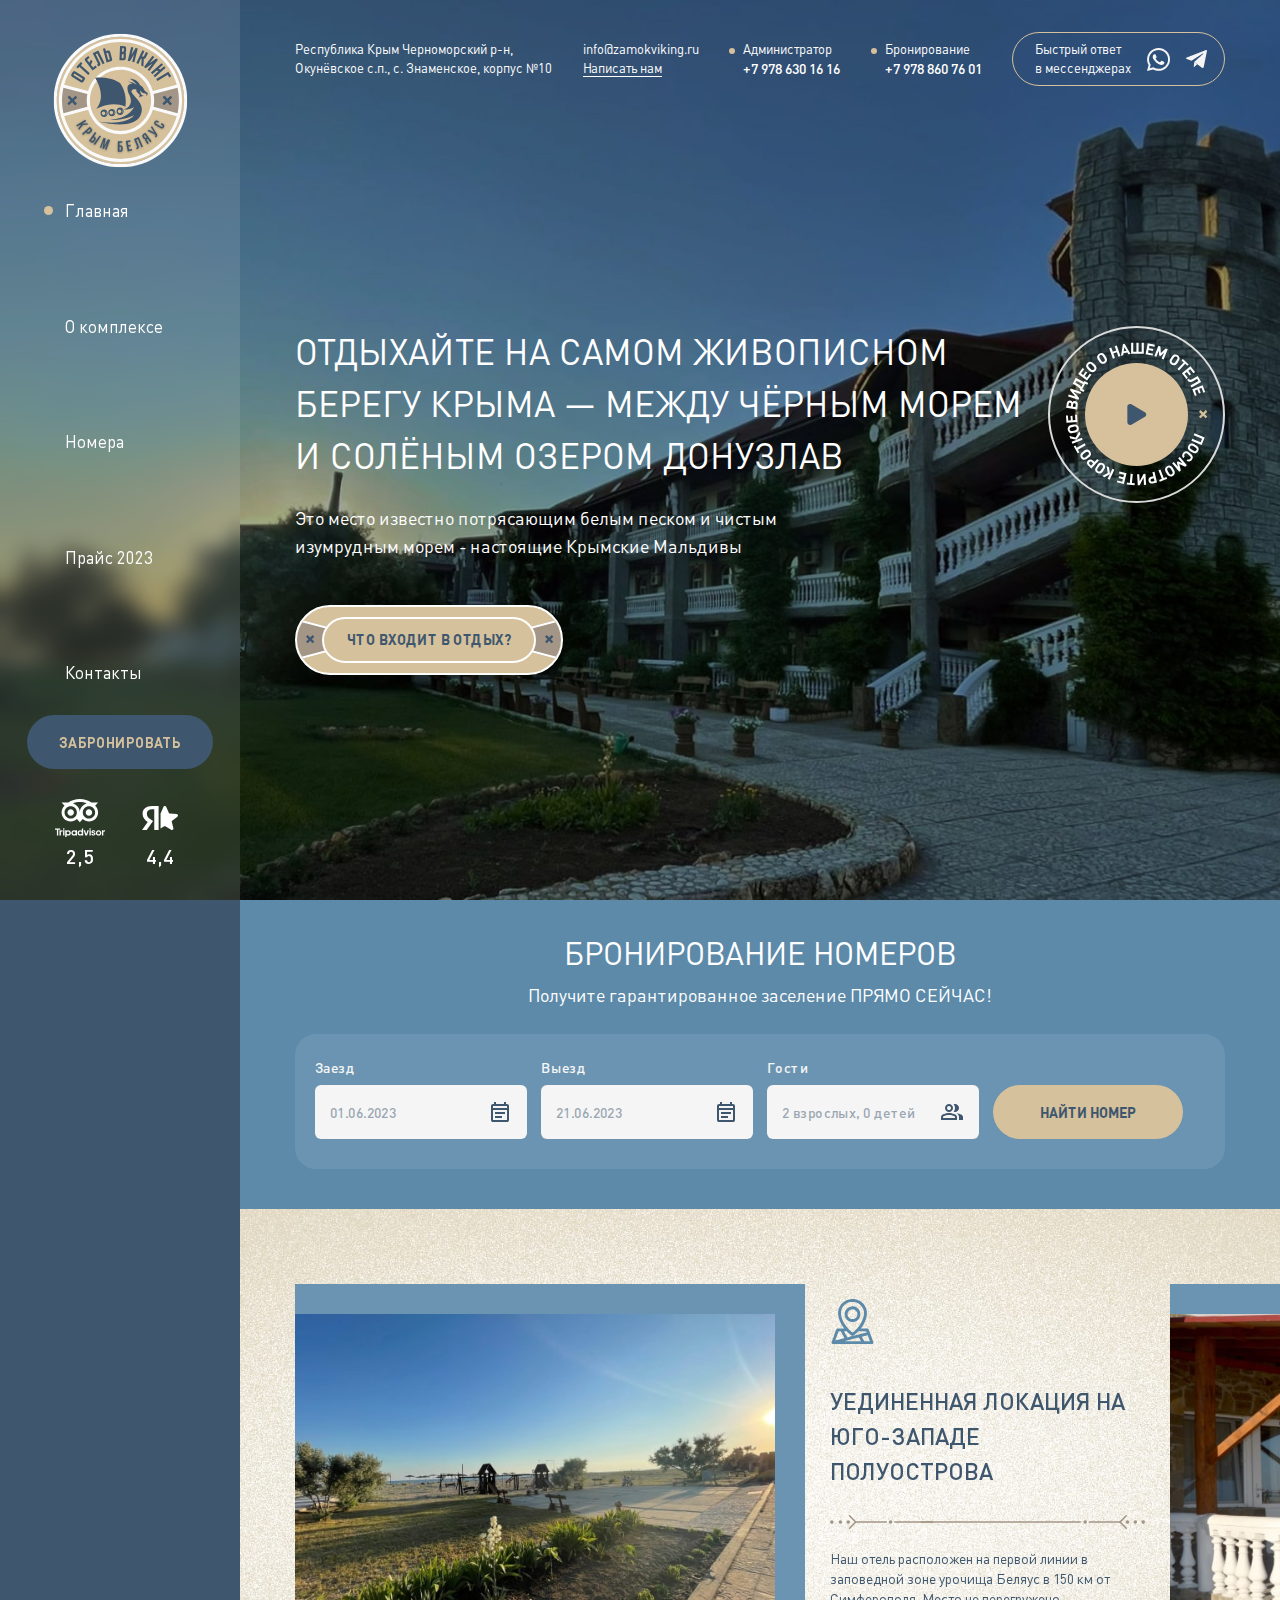
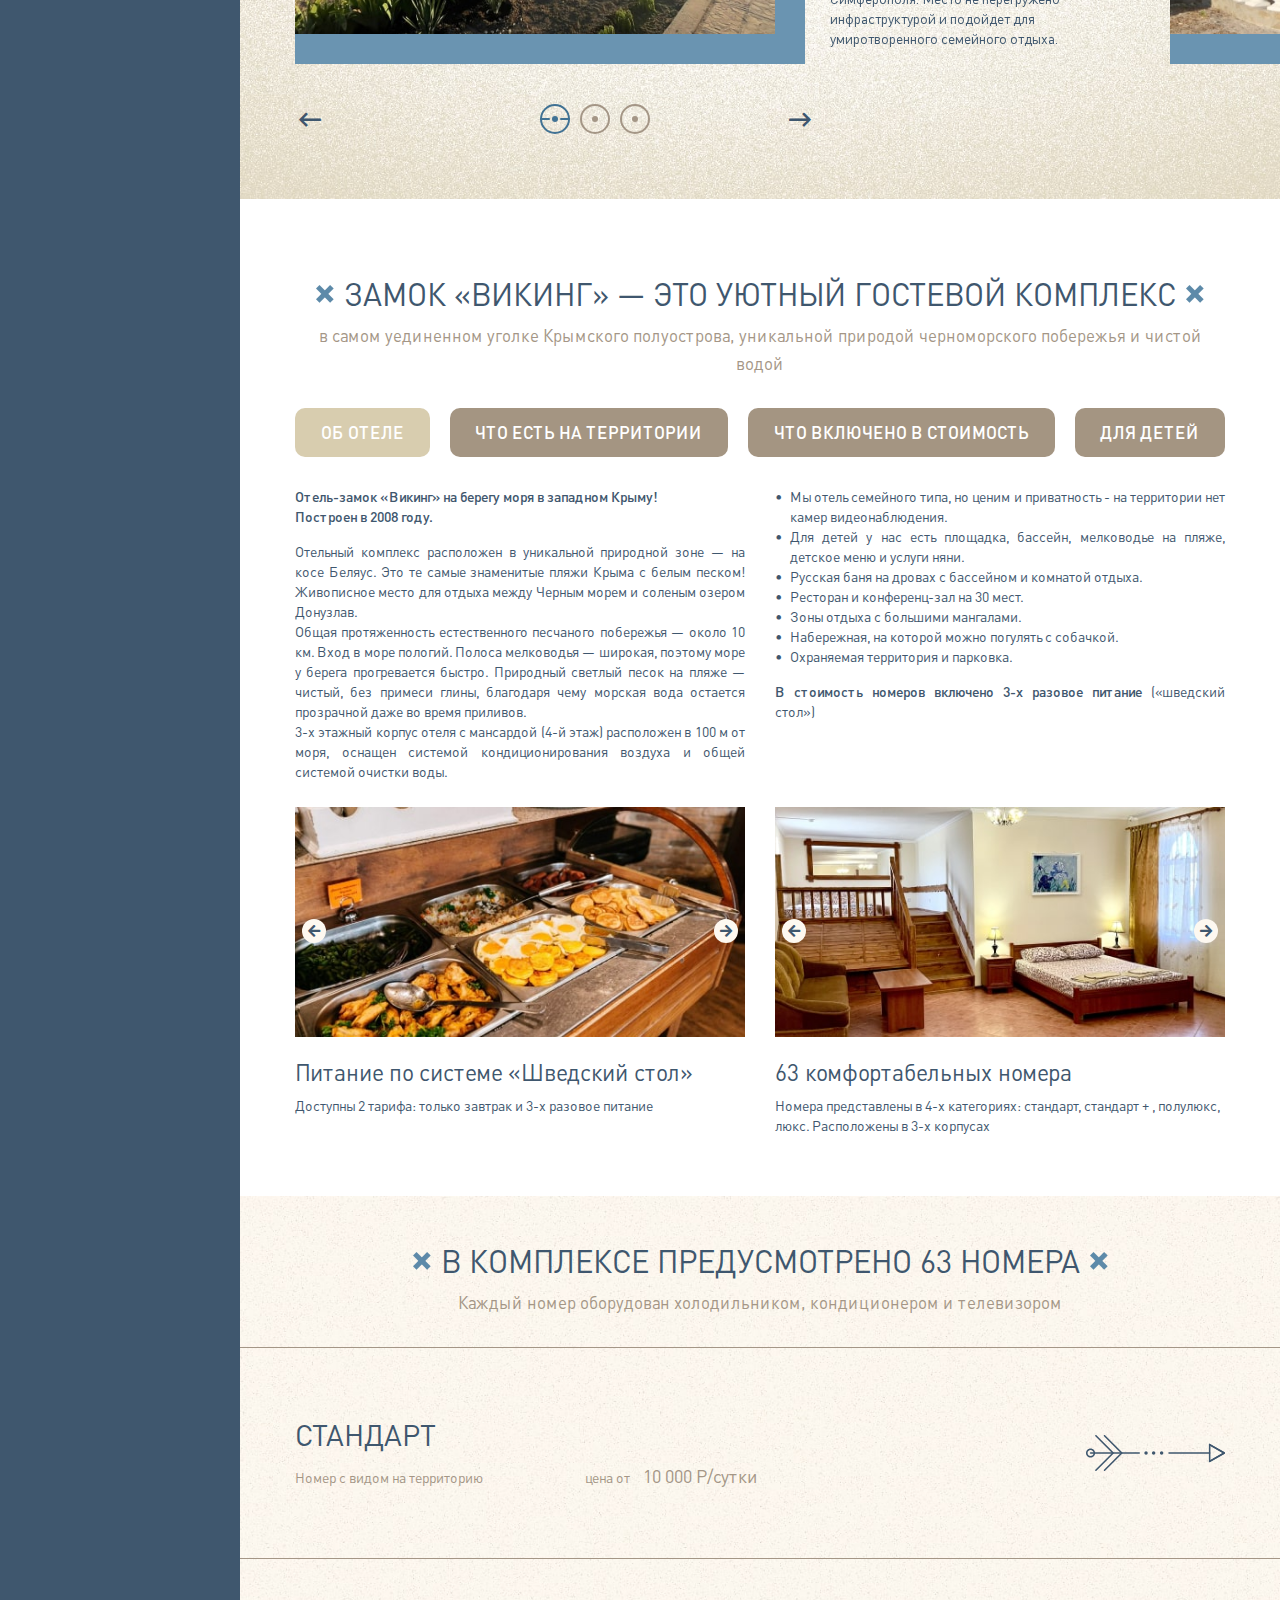
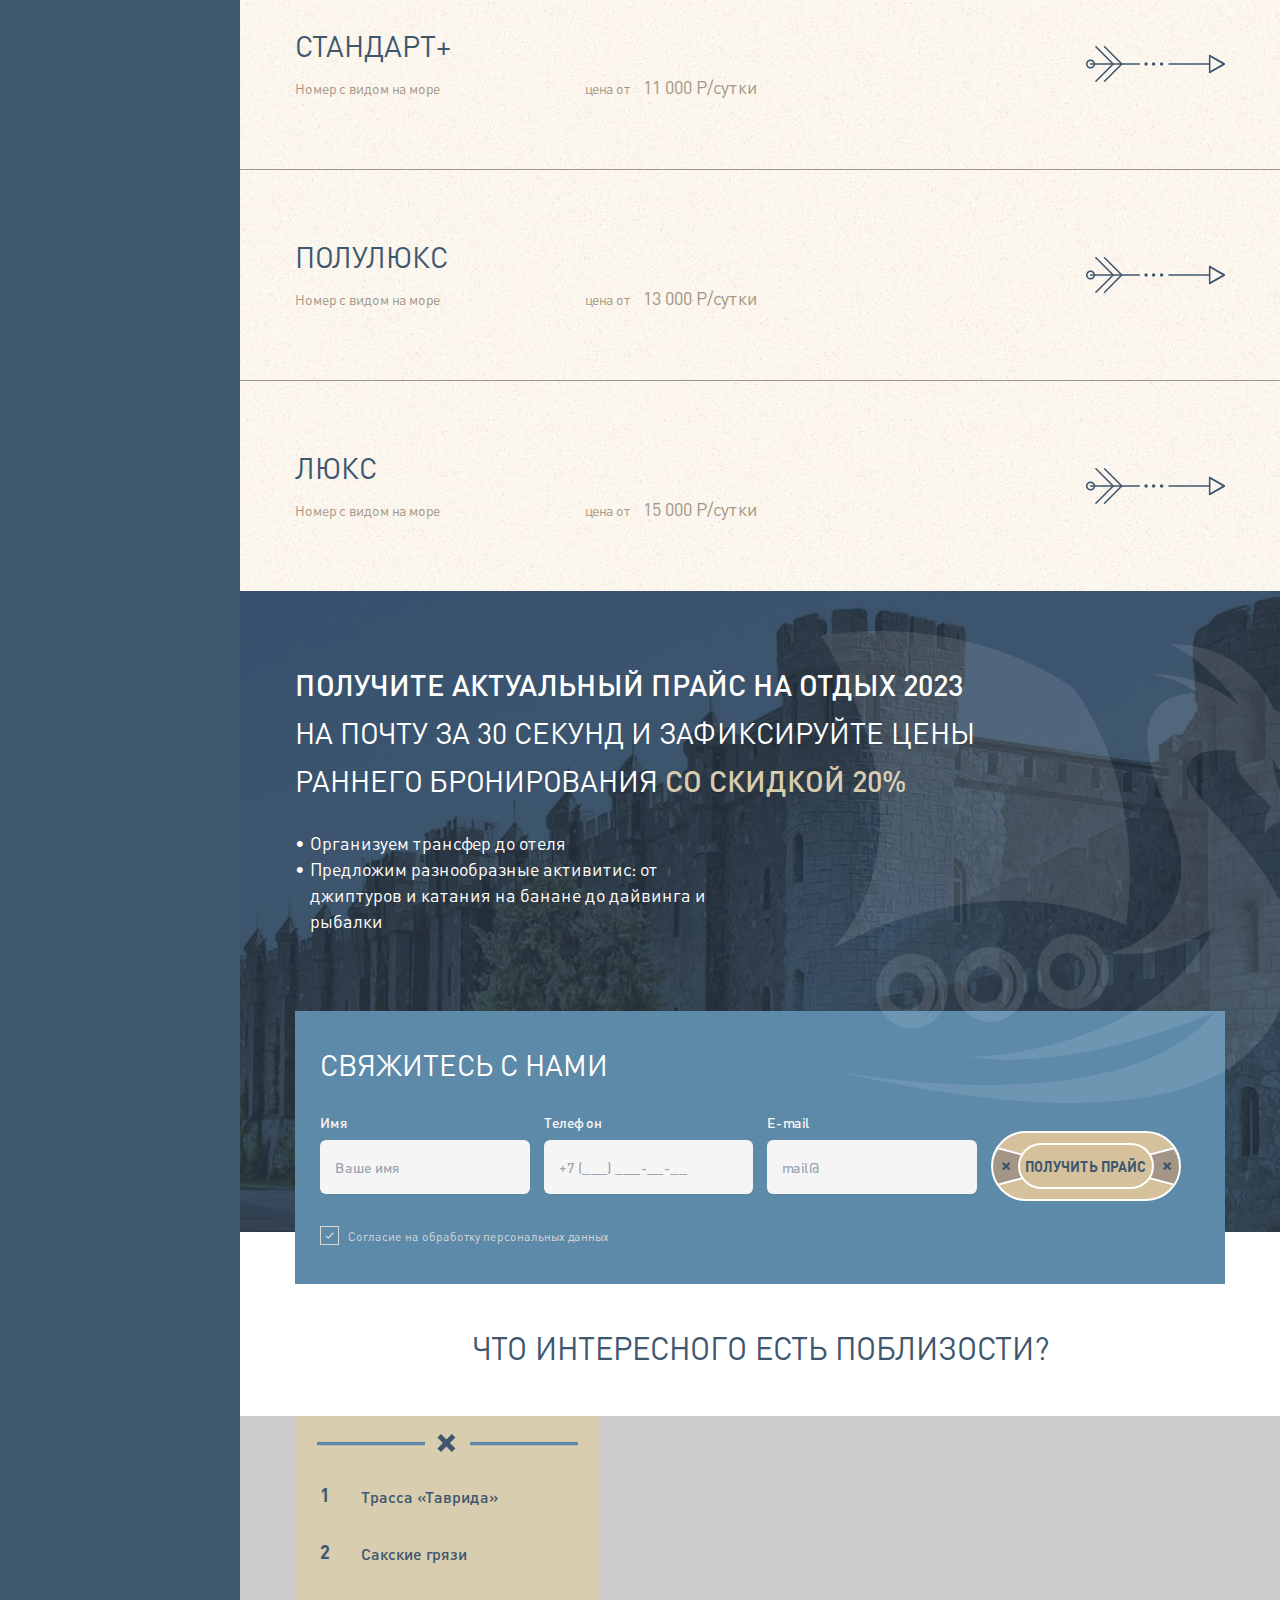
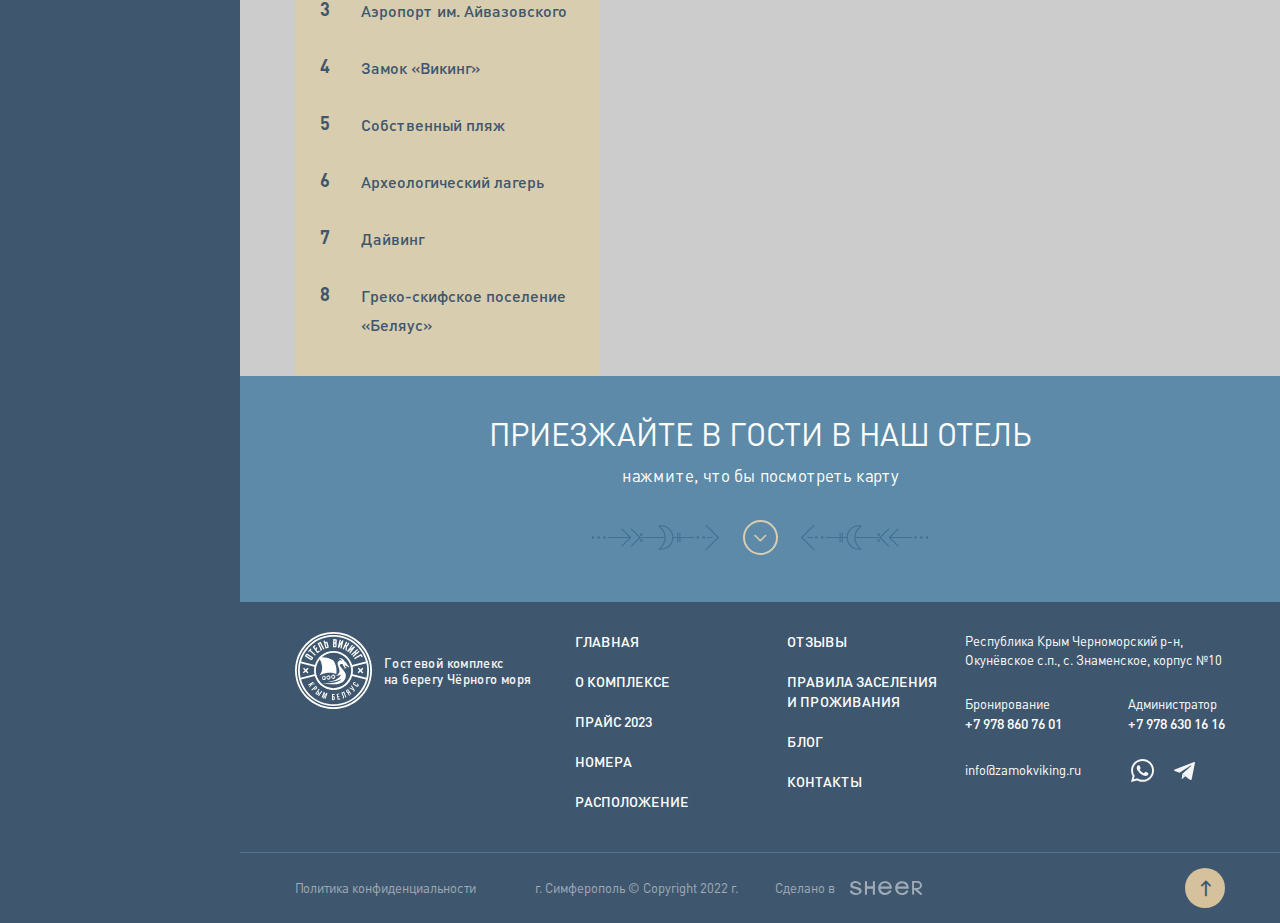
==== index.html @ 1175fddc "Add files via upload" ====
<!DOCTYPE html>
<!--[if lt IE 7]><html lang="ru" class="lt-ie9 lt-ie8 lt-ie7"><![endif]-->
<!--[if IE 7]><html lang="ru" class="lt-ie9 lt-ie8"><![endif]-->
<!--[if IE 8]><html lang="ru" class="lt-ie9"><![endif]-->
<!--[if gt IE 8]><!-->
<html lang="ru">
<!--<![endif]-->
<head>
	<meta charset="utf-8" />
	<title>Заголовок</title>
	<meta http-equiv="X-UA-Compatible" content="IE=edge" />
	<meta name="viewport" content="width=device-width, initial-scale=1.0" />
	<meta name="format-detection" content="telephone=no" />
	<link rel="shortcut icon" href="favicon.png" />
	<link rel="stylesheet" href="libs/bootstrap/bootstrap-grid.css" />
	<link rel="stylesheet" href="libs/fontawesome-free-5.12.0-web/css/all.min.css" />
	<link rel="stylesheet" href="libs/datetimepicker/bootstrap-datetimepicker.min.css" />
	<link rel="stylesheet" href="libs/bootstrap/glyphicon.css" />
	<link rel="stylesheet" href="libs/fancybox/jquery.fancybox.css" />
	<link rel="stylesheet" href="libs/modal-video/modal-video.css" />
	<link rel="stylesheet" href="libs/slick-1.5.9/slick/slick.css" />
	<link rel="stylesheet" href="libs/slick-1.5.9/slick/slick-theme.css" />
	<link rel="stylesheet" href="css/fonts.css" />
	<link rel="stylesheet" href="css/main.css?ver=1.1" />
	<link rel="stylesheet" href="css/media.css?ver=1.1" />
</head>
<body>

	<div class="wrapper">

		<div class="sidebar">
			<div class="sidebar__top">
				<a href="#" class="logo">
					<img src="img/logo.svg" alt="alt">
				</a>
			</div>
			<ul class="menu">
				<li class="active"><a href="#">Главная</a></li>
				<li><a href="#">О комплексе</a></li>
				<li><a href="#">Номера</a></li>
				<li><a href="#">Прайс 2023</a></li>
				<li><a href="#">Контакты</a></li>
			</ul>
			<a href="#" class="btn-main btn-main_block">Забронировать</a>
			<div class="sidebar__bottom">
				<div class="item-rating">
					<div class="item-rating__icon">
						<img src="img/ic_rating1.svg" alt="alt">
					</div>
					<div class="item-rating__value">2,5</div>
				</div>
				<div class="item-rating">
					<div class="item-rating__icon">
						<img src="img/ic_rating2.svg" alt="alt">
					</div>
					<div class="item-rating__value">4,4</div>
				</div>
			</div>
		</div>

		<header class="header default">
			<div class="container">
				<div class="header__wrapper">
					<a href="#" class="logo-main">
						<img src="img/logo2.svg" alt="alt">
						<span>Гостевой комплекс <br>на берегу Чёрного моря</span>
					</a>
					<div class="header__item hidden-mob">Республика Крым Черноморский р-н, <br>Окунёвское с.п., с. Знаменское, корпус №10</div>
					<div class="header__item">
						<a href="#">info@zamokviking.ru</a>
						<br>
						<a href="#" class="link-header">Написать нам</a>
					</div>
					<div class="header__contact">Администратор <br><a href="tel:+79786301616">+7 978 630 16 16</a></div>
					<div class="header__contact">Бронирование <br><a href="tel:+79788607601">+7 978 860 76 01</a></div>
					<div class="socials-block">
						<span>Быстрый ответ <br>в мессенджерах</span>
						<ul>
							<li><a href="#"><img src="img/soc1.svg" alt="alt"></a></li>
							<li><a href="#"><img src="img/soc2.svg" alt="alt"></a></li>
						</ul>
					</div>
					<a href="tel:+79786301616" class="phone-mobile"><i class="fas fa-phone-alt"></i></a>
					<span class='sandwich'>
						<span class='sw-topper'></span>
						<span class='sw-bottom'></span>
						<span class='sw-footer'></span>
					</span>
				</div>
			</div>
			<div class="menu-mobile">
				<ul class="menu">
					<li class="active"><a href="#">Главная</a></li>
					<li><a href="#">О комплексе</a></li>
					<li><a href="#">Номера</a></li>
					<li><a href="#">Прайс 2023</a></li>
					<li><a href="#">Контакты</a></li>
				</ul>
				<div class="header__item">Республика Крым Черноморский р-н, <br>Окунёвское с.п., с. Знаменское, корпус №10</div>
				<div class="header__item">
					<a href="#">info@zamokviking.ru</a>
					<br>
					<a href="#" class="link-header">Написать нам</a>
				</div>
				<div class="mobile-contacts">
					<div class="header__contact">Администратор <br><a href="tel:+79786301616">+7 978 630 16 16</a></div>
					<div class="header__contact">Бронирование <br><a href="tel:+79788607601">+7 978 860 76 01</a></div>
				</div>
				<div class="socials-block">
					<span>Быстрый ответ <br>в мессенджерах</span>
					<ul>
						<li><a href="#"><img src="img/soc1.svg" alt="alt"></a></li>
						<li><a href="#"><img src="img/soc2.svg" alt="alt"></a></li>
					</ul>
				</div>
				<a href="#" class="btn-main btn-main_page">Забронировать</a>
			</div>
		</header>

		<section class="billbord">
			<div class="container">
				<div class="content-billbord">
					<div class="wrapper-billbord">
						<div class="billbord-left">
							<h1 class="title-big">Отдыхайте на самом живописном берегу Крыма — между Чёрным морем и солёным озером Донузлав</h1>
							<div class="descr-big">Это место известно потрясающим белым песком и чистым изумрудным морем - настоящие Крымские Мальдивы</div>
							<a href="#" class="btn-main"><span></span>ЧТО ВХОДИТ В ОТДЫХ?</a>
						</div>
						<a href="#" class="btn-video" data-video-id="E8d_JvMpoY4"></a>
					</div>
				</div>
			</div>
		</section>

		<div class="wrapper-page">

			<section class="booking">
				<div class="container">
					<div class="title-section">Бронирование номеров</div>
					<div class="descr-big">Получите гарантированное заселение ПРЯМО СЕЙЧАС!</div>
					<div class="booking-block">
						<form>
							<div class="row align-items-end">
								<div class="col-xl-3 col-md-4">
									<div class="title-input">Заезд</div>
									<div class="item-form">
										<div class="icon-input">
											<img src="img/input_calendar.svg" alt="alt">
										</div>
										<input size="16" type="text" placeholder="01.06.2023" class="input_datetime">
									</div>
								</div>
								<div class="col-xl-3 col-md-4">
									<div class="title-input">Выезд</div>
									<div class="item-form">
										<div class="icon-input">
											<img src="img/input_calendar.svg" alt="alt">
										</div>
										<input size="16" type="text" placeholder="21.06.2023" class="input_datetime">
									</div>
								</div>
								<div class="col-xl-3 col-md-4">
									<div class="title-input">Гости</div>
									<div class="item-form">
										<div class="icon-input">
											<img src="img/input_people.svg" alt="alt">
										</div>
										<select>
											<option value="1">2 взрослых, 0 детей</option>
											<option value="1">3 взрослых, 2 детей</option>
											<option value="1">4 взрослых, 3 детей</option>
											<option value="1">5 взрослых, 1 детей</option>
											<option value="1">6 взрослых, 4 детей</option>
										</select>
									</div>
								</div>
								<div class="col-btn">
									<div class="btn-main btn-main_page">
										<input type="submit" value="найти номер">
									</div>
								</div>
							</div>
						</form>
					</div>
				</div>
			</section>

			<section class="gallery">
				<div class="container">
					<ul class="slider-gallery">
						<li>
							<div class="item-gallery">
								<div class="item-gallery__image">
									<img src="img/gallery1.jpg" alt="alt">
								</div>
								<div class="item-gallery__content">
									<div class="item-gallery__icon">
										<img src="img/ic_gallery1.svg" alt="alt">
									</div>
									<div class="title-block">Уединенная локация на юго-западе полуострова</div>
									<p>Наш отель расположен на первой линии в заповедной зоне урочища Беляус в 150 км от Симферополя. Место не перегружено инфраструктурой и подойдет для умиротворенного семейного отдыха.</p>
								</div>
							</div>
						</li>
						<li>
							<div class="item-gallery">
								<div class="item-gallery__image">
									<img src="img/gallery2.jpg" alt="alt">
								</div>
								<div class="item-gallery__content">
									<div class="item-gallery__icon">
										<img src="img/ic_gallery2.svg" alt="alt">
									</div>
									<div class="title-block">Укомлектованные номера и 3-х разовое питание</div>
									<p>Наш отель предлагает комфортные условия: чистые номера с холодильником и кондиционером, вкусное питание по системе «шведский стол», анимация для детей, пляжный и активный отдых, парковка, мангал, беседки, детские площадки</p>
								</div>
							</div>
						</li>
						<li>
							<div class="item-gallery">
								<div class="item-gallery__image">
									<img src="img/gallery1.jpg" alt="alt">
								</div>
								<div class="item-gallery__content">
									<div class="item-gallery__icon">
										<img src="img/ic_gallery1.svg" alt="alt">
									</div>
									<div class="title-block">Уединенная локация на юго-западе полуострова</div>
									<p>Наш отель расположен на первой линии в заповедной зоне урочища Беляус в 150 км от Симферополя. Место не перегружено инфраструктурой и подойдет для умиротворенного семейного отдыха.</p>
								</div>
							</div>
						</li>
					</ul>
				</div>
			</section>

			<section class="about">
				<div class="container">
					<h2 class="title-section"><span>Замок «Викинг» — это уютный гостевой комплекс</span></h2>
					<div class="descr-section">в самом уединенном уголке Крымского полуострова, уникальной природой черноморского побережья и чистой водой</div>
					<ul class="tabs">
						<li class="active"><a href="#tab1">об отеле</a></li>
						<li><a href="#tab2">что есть на территории</a></li>
						<li><a href="#tab3">что включено в стоимость</a></li>
						<li><a href="#tab4">для детей</a></li>
					</ul>
					<div class="tab-container">
						<div class="tab-pane" id="tab1">
							<div class="text-page">
								<div class="row">
									<div class="col-lg-6">
										<p><strong>Отель-замок «Викинг» на берегу моря в западном Крыму! <br>Построен в 2008 году.</strong></p>
										<p>Отельный комплекс расположен в уникальной природной зоне — на косе Беляус. Это те самые знаменитые пляжи Крыма с белым песком! Живописное место для отдыха между Черным морем и соленым озером Донузлав. <br>Общая протяженность естественного песчаного побережья — около 10 км. Вход в море пологий. Полоса мелководья — широкая, поэтому море у берега прогревается быстро. Природный светлый песок на пляже — чистый, без примеси глины, благодаря чему морская вода остается прозрачной даже во время приливов. <br>3-х этажный корпус отеля с мансардой (4-й этаж) расположен в 100 м от моря, оснащен системой кондиционирования воздуха и общей системой очистки воды.</p>
									</div>
									<div class="col-lg-6">
										<ul>
											<li>Мы отель семейного типа, но ценим и приватность - на территории нет камер видеонаблюдения.</li>
											<li>Для детей у нас есть площадка, бассейн, мелководье на пляже, детское меню и услуги няни.</li>
											<li>Русская баня на дровах с бассейном и комнатой отдыха. </li>
											<li>Ресторан и конференц-зал на 30 мест. </li>
											<li>Зоны отдыха с большими мангалами. </li>
											<li>Набережная, на которой можно погулять с собачкой. </li>
											<li>Охраняемая территория и парковка.</li>
										</ul>
										<p><strong>В стоимость номеров включено 3-х разовое питание</strong> («шведский стол»)</p>
									</div>
								</div>
							</div>
							<div class="row">
								<div class="col-lg-6">
									<ul class="slider-photos">
										<li>
											<a href="img/slide_photo1.jpg" class="slide-photo fancybox" rel="group1">
												<img src="img/slide_photo1.jpg" alt="alt">
											</a>
										</li>
										<li>
											<a href="img/slide_photo1.jpg" class="slide-photo fancybox" rel="group1">
												<img src="img/slide_photo1.jpg" alt="alt">
											</a>
										</li>
									</ul>
									<div class="title-text">Питание по системе «Шведский стол»</div>
									<p>Доступны 2 тарифа: только завтрак и 3-х разовое питание</p>
								</div>
								<div class="col-lg-6">
									<ul class="slider-photos">
										<li>
											<a href="img/slide_photo2.jpg" class="slide-photo fancybox" rel="group1">
												<img src="img/slide_photo2.jpg" alt="alt">
											</a>
										</li>
										<li>
											<a href="img/slide_photo2.jpg" class="slide-photo fancybox" rel="group1">
												<img src="img/slide_photo2.jpg" alt="alt">
											</a>
										</li>
									</ul>
									<div class="title-text">63 комфортабельных номера</div>
									<p>Номера представлены в 4-х категориях: стандарт, стандарт + , полулюкс, люкс. Расположены в 3-х корпусах</p>
								</div>
							</div>
						</div>
						<div class="tab-pane" id="tab2">
							<div class="text-page">
								<p><strong>Заголовок короткого описания</strong></p>
								<p>Отельный комплекс расположен в уникальной природной зоне — на косе Беляус. Это те самые знаменитые пляжи Крыма с белым песком! Живописное место для отдыха между Черным морем и соленым озером Донузлав.</p>
							</div>
							<div class="image-terrain">
								<img src="img/image_terrain.jpg" alt="alt">
							</div>
						</div>
						<div class="tab-pane" id="tab3">
							<div class="text-page">
								<p><strong>Заголовок короткого описания</strong></p>
								<p>Отельный комплекс расположен в уникальной природной зоне — на косе Беляус. Это те самые знаменитые пляжи Крыма с белым песком! Живописное место для отдыха между Черным морем и соленым озером Донузлав.</p>
								<p>Отельный комплекс расположен в уникальной природной зоне — на косе Беляус. Это те самые знаменитые пляжи Крыма с белым песком! Живописное место для отдыха между Черным морем и соленым озером Донузлав.</p>
								<p>Отельный комплекс расположен в уникальной природной зоне — на косе Беляус. Это те самые знаменитые пляжи Крыма с белым песком! Живописное место для отдыха между Черным морем и соленым озером Донузлав.</p>
							</div>
						</div>
						<div class="tab-pane" id="tab4">
							<div class="text-page">
								<p><strong>Заголовок короткого описания</strong></p>
								<p>Отельный комплекс расположен в уникальной природной зоне — на косе Беляус. Это те самые знаменитые пляжи Крыма с белым песком! Живописное место для отдыха между Черным морем и соленым озером Донузлав.</p>
								<p>Отельный комплекс расположен в уникальной природной зоне — на косе Беляус. Это те самые знаменитые пляжи Крыма с белым песком! Живописное место для отдыха между Черным морем и соленым озером Донузлав.</p>
								<p>Отельный комплекс расположен в уникальной природной зоне — на косе Беляус. Это те самые знаменитые пляжи Крыма с белым песком! Живописное место для отдыха между Черным морем и соленым озером Донузлав.</p>
							</div>
						</div>
					</div>
				</div>
			</section>

			<section class="rooms">
				<div class="container">
					<h2 class="title-section"><span>В комплексе предусмотрено 63 номера</span></h2>
					<div class="descr-section">Каждый номер оборудован холодильником, кондиционером и телевизором</div>
				</div>
				<a href="#" class="item-room">
					<span class="item-room__image">
						<img src="img/room1.jpg" alt="alt">
					</span>
					<span class="container">
						<span class="item-room__wrapper">
							<span class="item-room__left">
								<span class="title-room">Стандарт </span>
								<span>Номер с видом на территорию</span>
							</span>
							<span class="item-room__value">комнат <span>1 комната</span></span>
							<span class="item-room__value">гостей <span>4 человека</span></span>
							<span class="item-room__value">площадь <span>27 кв.м</span></span>
							<span class="item-room__price">цена от <span>10 000 Р/сутки</span></span>
							<span class="arrow-link"><img src="img/arrow_link.svg" alt="alt"></span>
						</span>
					</span>
				</a>
				<a href="#" class="item-room">
					<span class="item-room__image">
						<img src="img/room1.jpg" alt="alt">
					</span>
					<span class="container">
						<span class="item-room__wrapper">
							<span class="item-room__left">
								<span class="title-room">Стандарт+</span>
								<span>Номер с видом на море</span>
							</span>
							<span class="item-room__value">комнат <span>1 комната</span></span>
							<span class="item-room__value">гостей <span>4 человека</span></span>
							<span class="item-room__value">площадь <span>27 кв.м</span></span>
							<span class="item-room__price">цена от <span>11 000 Р/сутки</span></span>
							<span class="arrow-link"><img src="img/arrow_link.svg" alt="alt"></span>
						</span>
					</span>
				</a>
				<a href="#" class="item-room">
					<span class="item-room__image">
						<img src="img/room1.jpg" alt="alt">
					</span>
					<span class="container">
						<span class="item-room__wrapper">
							<span class="item-room__left">
								<span class="title-room">полулюкс</span>
								<span>Номер с видом на море</span>
							</span>
							<span class="item-room__value">комнат <span>1 комната</span></span>
							<span class="item-room__value">гостей <span>4 человека</span></span>
							<span class="item-room__value">площадь <span>27 кв.м</span></span>
							<span class="item-room__price">цена от <span>13 000 Р/сутки</span></span>
							<span class="arrow-link"><img src="img/arrow_link.svg" alt="alt"></span>
						</span>
					</span>
				</a>
				<a href="#" class="item-room">
					<span class="item-room__image">
						<img src="img/room1.jpg" alt="alt">
					</span>
					<span class="container">
						<span class="item-room__wrapper">
							<span class="item-room__left">
								<span class="title-room">люкс</span>
								<span>Номер с видом на море</span>
							</span>
							<span class="item-room__value">комнат <span>1 комната</span></span>
							<span class="item-room__value">гостей <span>4 человека</span></span>
							<span class="item-room__value">площадь <span>27 кв.м</span></span>
							<span class="item-room__price">цена от <span>15 000 Р/сутки</span></span>
							<span class="arrow-link"><img src="img/arrow_link.svg" alt="alt"></span>
						</span>
					</span>
				</a>
			</section>

			<section class="get-price">
				<div class="container">
					<h2 class="title-section"><strong>Получите актуальный прайс на отдых 2023</strong> на почту за 30 секунд и зафиксируйте цены раннего бронирования <b>со скидкой 20%</b></h2>
					<ul class="list-page">
						<li>Организуем трансфер до отеля</li>
						<li>Предложим разнообразные активитис: от джиптуров и катания на банане до дайвинга и рыбалки</li>
					</ul>
					<div class="form-price">
						<div class="image-form">
							<img src="img/image_form1.svg" alt="alt">
						</div>
						<div class="title-section">свяжитесь с нами</div>
						<form>
							<div class="row align-items-end">
								<div class="col-xl-3 col-md-4">
									<div class="title-input">Имя</div>
									<div class="item-form">
										<input type="text" placeholder="Ваше имя" required="required">
									</div>
								</div>
								<div class="col-xl-3 col-md-4">
									<div class="title-input">Телефон</div>
									<div class="item-form">
										<input type="text" placeholder="+7 (___) ___-__-__" class="input-phone" required="required">
									</div>
								</div>
								<div class="col-xl-3 col-md-4">
									<div class="title-input">E-mail</div>
									<div class="item-form">
										<input type="email" placeholder="mail@" required="required">
									</div>
								</div>
								<div class="col-btn">
									<div class="btn-main">
										<span></span>
										<input type="submit" value="получить прайс">
									</div>
								</div>
							</div>
							<div class="checkbox">
								<label>
									<input type="checkbox" required="required" checked="checked" />
									<span>Согласие на обработку персональных данных</span>
								</label>
							</div>
						</form>
					</div>
				</div>
			</section>

			<section class="locations">
				<div class="container">
					<h2 class="title-section">Что интересного есть поблизости?</h2>
				</div>
				<div class="container">
					<div class="locations-block">
						<ul class="list-locations">
							<li>
								<div class="item-location location_1">Трасса «Таврида»</div>
							</li>
							<li>
								<div class="item-location location_2">Сакские грязи</div>
							</li>
							<li>
								<div class="item-location location_3">Аэропорт им. Айвазовского</div>
							</li>
							<li>
								<div class="item-location location_4">Замок «Викинг»</div>
							</li>
							<li>
								<div class="item-location location_5">Собственный пляж</div>
							</li>
							<li>
								<div class="item-location location_6">Археологический лагерь</div>
							</li>
							<li>
								<div class="item-location location_7">Дайвинг</div>
							</li>
							<li>
								<div class="item-location location_8">Греко-скифское поселение «Беляус»</div>
							</li>
						</ul>
					</div>
				</div>
				<div id="map-locations" class="map-main"></div>
			</section>

			<section class="invitation">
				<div class="container">
					<div class="invitation__top">
						<h2 class="title-section">приезжайте в гости в наш отель</h2>
						<div class="descr-section">нажмите, что бы посмотреть карту</div>
						<div class="btn-invitation"><i class="far fa-chevron-down"></i></div>
					</div>
				</div>
				<div class="map-iframe">
					<div style="position:relative;overflow:hidden;"><iframe src="https://yandex.ru/map-widget/v1/?ll=32.921753%2C45.358173&mode=poi&poi%5Bpoint%5D=32.920523%2C45.358148&poi%5Buri%5D=ymapsbm1%3A%2F%2Forg%3Foid%3D158765373853&z=15&amp;scroll=false" width="560" height="400" frameborder="1" allowfullscreen="true" style="position:relative;"></iframe></div>
				</div>
			</section>

			<footer class="footer">
				<div class="container">
					<div class="row">
						<div class="col-lg-4">
							<a href="#" class="logo-footer">
								<img src="img/logo2.svg" alt="alt">
								<span>Гостевой комплекс <br>на берегу Чёрного моря</span>
							</a>
						</div>
						<div class="col-lg-5">
							<ul class="menu-footer">
								<li><a href="#">ГЛАВНАЯ</a></li>
								<li><a href="#">О КОМПЛЕКСЕ</a></li>
								<li><a href="#">ПРАЙС 2023</a></li>
								<li><a href="#">НОМЕРА</a></li>
								<li><a href="#">РАСПОЛОЖЕНИЕ</a></li>
								<li><a href="#">ОТЗЫВЫ</a></li>
								<li><a href="#">ПРАВИЛА ЗАСЕЛЕНИЯ <br>И ПРОЖИВАНИЯ</a></li>
								<li><a href="#">БЛОГ</a></li>
								<li><a href="#">КОНТАКТЫ</a></li>
							</ul>
						</div>
						<div class="col-lg-3">
							<div class="footer-contacts">
								<p>Республика Крым Черноморский р-н, <br>Окунёвское с.п., с. Знаменское, корпус №10</p>
								<div class="footer-contacts__flex">
									<div class="footer-contacts__item">
										<p>Бронирование </p>
										<a href="tel:+79788607601">+7 978 860 76 01</a>
									</div>
									<div class="footer-contacts__item">
										<p>Администратор</p>
										<a href="tel:+79786301616">+7 978 630 16 16</a>
									</div>
								</div>
								<div class="footer-contacts__bottom">
									<p><a href="mailto:info@zamokviking.ru">info@zamokviking.ru</a></p>
									<ul class="list-social">
										<li><a href="#"><img src="img/soc1.svg" alt="alt"></a></li>
										<li><a href="#"><img src="img/soc2.svg" alt="alt"></a></li>
									</ul>
								</div>
							</div>
						</div>
					</div>
				</div>
				<div class="footer-bottom">
					<div class="container">
						<div class="row align-items-center">
							<div class="col-lg">
								<a href="#">Политика конфиденциальности </a>
							</div>
							<div class="col-lg">
								<p>г. Симферополь © Copyright  2022 г.</p>
							</div>
							<div class="col-lg">
								<div class="create">Сделано в <a href="#"><img src="img/copy.svg" alt="alt"></a></div>
							</div>
							<div class="col-lg">
								<div class="btn_top"><i class="far fa-long-arrow-up"></i></div>
							</div>
						</div>
					</div>
				</div>
			</footer>

		</div>
		
	</div>

	<!--[if lt IE 9]>
	<script src="libs/html5shiv/es5-shim.min.js"></script>
	<script src="libs/html5shiv/html5shiv.min.js"></script>
	<script src="libs/html5shiv/html5shiv-printshiv.min.js"></script>
	<script src="libs/respond/respond.min.js"></script>
<![endif]-->
<script src="libs/jquery/jquery-1.11.1.min.js"></script>
<script src="libs/jquery-mousewheel/jquery.mousewheel.min.js"></script>
<script src="libs/fancybox/jquery.fancybox.pack.js"></script>
<script src="libs/slick-1.5.9/slick/slick.min.js"></script>
<script src="libs/scroll2id/PageScroll2id.min.js"></script>
<script src="libs/mask/jquery.maskedinput.js"></script>
<script src="libs/bootstrap/bootstrap.min.js"></script>
<script src="libs/datetimepicker/moment-with-locales.js"></script>
<script src="libs/datetimepicker/bootstrap-datetimepicker.min.js"></script>
<script src="libs/modal-video/jquery-modal-video.min.js"></script>
<script src="libs/jQueryFormStyler-master/jquery.formstyler.min.js"></script>
<script src="js/common.js?ver=1.1"></script>
<script src="https://api-maps.yandex.ru/2.1/?lang=ru_RU"></script>
<script>
	$(document).ready(function () {
		ymaps.ready(init);

		function init() {
			var myMap = new ymaps.Map('map-locations', {
				center: [45.381155, 32.894608],
				zoom: 13
			}, {
				searchControlProvider: 'yandex#search'
			}),

			MyIconContentLayout = ymaps.templateLayoutFactory.createClass(
				'<div style="color: #3F576E; font-size: 18px;font-weight: 700; width: 50px; height: 40px; text-aling: center; display: flex; aling-items: center; 	justify-content: center; padding-top: 14px">$[properties.iconContent]</div>'
				),


			myPlacemark_main1 = new ymaps.Placemark([45.381155, 32.894608],{
				
			},  {
				iconLayout: 'default#imageWithContent',
				iconImageHref: 'img/pin_main.svg',
				iconContentLayout: MyIconContentLayout,
				iconImageSize: [100, 113],
				iconImageOffset: [-100, -113],
				balloonOffset: [0, -113],
				hideIconOnBalloonOpen: false,
			});

			myPlacemark1 = new ymaps.Placemark([45.089973, 34.989021],{
				iconContent: "01",
				balloonContent: '<div class="baloon-content">Трасса «Таврида»</div>',
			},  {
				iconLayout: 'default#imageWithContent',
				iconImageHref: 'img/pin_loc.svg',
				iconContentLayout: MyIconContentLayout,
				iconImageSize: [48, 58],
				iconImageOffset: [-24, -58],
				balloonOffset: [0, -58],
				hideIconOnBalloonOpen: false,
			});

			myPlacemark2 = new ymaps.Placemark([45.124431, 33.595418], {
				iconContent: "02",
				balloonContent: '<div class="baloon-content">Сакские грязи</div>',
			}, {
				iconLayout: 'default#imageWithContent',
				iconImageHref: 'img/pin_loc.svg',
				iconContentLayout: MyIconContentLayout,
				iconImageSize: [48, 58],
				iconImageOffset: [-24, -58],
				balloonOffset: [0, -58],
				hideIconOnBalloonOpen: false,
			});

			myPlacemark3 = new ymaps.Placemark([45.036057, 33.980968], {
				iconContent: "03",
				balloonContent: '<div class="baloon-content">Аэропорт им. Айвазовского</div>',
			}, {
				iconLayout: 'default#imageWithContent',
				iconImageHref: 'img/pin_loc.svg',
				iconContentLayout: MyIconContentLayout,
				iconImageSize: [48, 58],
				iconImageOffset: [-24, -58],
				balloonOffset: [0, -58],
				hideIconOnBalloonOpen: false,
			});

			myPlacemark4 = new ymaps.Placemark([45.358149, 32.920524], {
				iconContent: "04",
				balloonContent: '<div class="baloon-content">Замок «Викинг»</div>',
			}, {
				iconLayout: 'default#imageWithContent',
				iconImageHref: 'img/pin_loc.svg',
				iconContentLayout: MyIconContentLayout,
				iconImageSize: [48, 58],
				iconImageOffset: [-24, -58],
				balloonOffset: [0, -58],
				hideIconOnBalloonOpen: false,
			});

			myPlacemark5 = new ymaps.Placemark([45.352987, 32.931641], {
				iconContent: "05",
				balloonContent: '<div class="baloon-content">Собственный пляж</div>',
			}, {
				iconLayout: 'default#imageWithContent',
				iconImageHref: 'img/pin_loc.svg',
				iconContentLayout: MyIconContentLayout,
				iconImageSize: [48, 58],
				iconImageOffset: [-24, -58],
				balloonOffset: [0, -58],
				hideIconOnBalloonOpen: false,
			});

			myPlacemark6 = new ymaps.Placemark([45.367036, 32.863091], {
				iconContent: "06",
				balloonContent: '<div class="baloon-content">Археологический лагерь</div>',
			}, {
				iconLayout: 'default#imageWithContent',
				iconImageHref: 'img/pin_loc.svg',
				iconContentLayout: MyIconContentLayout,
				iconImageSize: [48, 58],
				iconImageOffset: [-24, -58],
				balloonOffset: [0, -58],
				hideIconOnBalloonOpen: false,
			});

			myPlacemark7 = new ymaps.Placemark([45.331253, 32.574364], {
				iconContent: "07",
				balloonContent: '<div class="baloon-content">Дайвинг</div>',
			}, {
				iconLayout: 'default#imageWithContent',
				iconImageHref: 'img/pin_loc.svg',
				iconContentLayout: MyIconContentLayout,
				iconImageSize: [48, 58],
				iconImageOffset: [-24, -58],
				balloonOffset: [0, -58],
				hideIconOnBalloonOpen: false,
			});

			myPlacemark8 = new ymaps.Placemark([45.361855, 32.906006], {
				iconContent: "08",
				balloonContent: '<div class="baloon-content">Греко-скифское поселение «Беляус»</div>',
			}, {
				iconLayout: 'default#imageWithContent',
				iconImageHref: 'img/pin_loc.svg',
				iconContentLayout: MyIconContentLayout,
				iconImageSize: [48, 58],
				iconImageOffset: [-24, -58],
				balloonOffset: [0, -58],
				hideIconOnBalloonOpen: false,
			});

			myMap.controls.remove('searchControl');
			myMap.behaviors.disable('scrollZoom');
			myMap.geoObjects.add(myPlacemark_main1);

			myMap.geoObjects.add(myPlacemark1);
			myMap.geoObjects.add(myPlacemark2);
			myMap.geoObjects.add(myPlacemark3);
			myMap.geoObjects.add(myPlacemark4);
			myMap.geoObjects.add(myPlacemark5);
			myMap.geoObjects.add(myPlacemark6);
			myMap.geoObjects.add(myPlacemark7);
			myMap.geoObjects.add(myPlacemark8);


			$( ".item-location" ).click(function() {
				$(".item-location").removeClass("active");
				$(this).addClass("active");
			});

			$( ".location_1" ).click(function() {
				myPlacemark1.balloon.open();
				myMap.setCenter([45.089973, 34.989021]);
			});

			$( ".location_2" ).click(function() {
				myPlacemark2.balloon.open();
				myMap.setCenter([45.124431, 33.595418]);
			});

			$( ".location_3" ).click(function() {
				myPlacemark3.balloon.open();
				myMap.setCenter([45.036057, 33.980968]);
			});

			$( ".location_4" ).click(function() {
				myPlacemark4.balloon.open();
				myMap.setCenter([45.358149, 32.920524]);
			});

			$( ".location_5" ).click(function() {
				myPlacemark5.balloon.open();
				myMap.setCenter([45.352987, 32.931641]);
			});

			$( ".location_6" ).click(function() {
				myPlacemark6.balloon.open();
				myMap.setCenter([45.367036, 32.863091]);
			});

			$( ".location_7" ).click(function() {
				myPlacemark7.balloon.open();
				myMap.setCenter([45.331253, 32.574364]);
			});

			$( ".location_8" ).click(function() {
				myPlacemark8.balloon.open();
				myMap.setCenter([45.361855, 32.906006]);
			});

		}
	});
</script>
<!-- Yandex.Metrika counter --><!-- /Yandex.Metrika counter -->
<!-- Google Analytics counter --><!-- /Google Analytics counter -->
</body>
</html>
---- libs/bootstrap/glyphicon.css ----
@font-face{font-family:'Glyphicons Halflings';src:url(../fonts/glyphicons-halflings-regular.eot);src:url(../fonts/glyphicons-halflings-regular.eot?#iefix) format('embedded-opentype'),url(../fonts/glyphicons-halflings-regular.woff2) format('woff2'),url(../fonts/glyphicons-halflings-regular.woff) format('woff'),url(../fonts/glyphicons-halflings-regular.ttf) format('truetype'),url(../fonts/glyphicons-halflings-regular.svg#glyphicons_halflingsregular) format('svg')}.glyphicon{position:relative;top:1px;display:inline-block;font-family:'Glyphicons Halflings';font-style:normal;font-weight:400;line-height:1;-webkit-font-smoothing:antialiased;-moz-osx-font-smoothing:grayscale}.glyphicon-asterisk:before{content:"\2a"}.glyphicon-plus:before{content:"\2b"}.glyphicon-eur:before,.glyphicon-euro:before{content:"\20ac"}.glyphicon-minus:before{content:"\2212"}.glyphicon-cloud:before{content:"\2601"}.glyphicon-envelope:before{content:"\2709"}.glyphicon-pencil:before{content:"\270f"}.glyphicon-glass:before{content:"\e001"}.glyphicon-music:before{content:"\e002"}.glyphicon-search:before{content:"\e003"}.glyphicon-heart:before{content:"\e005"}.glyphicon-star:before{content:"\e006"}.glyphicon-star-empty:before{content:"\e007"}.glyphicon-user:before{content:"\e008"}.glyphicon-film:before{content:"\e009"}.glyphicon-th-large:before{content:"\e010"}.glyphicon-th:before{content:"\e011"}.glyphicon-th-list:before{content:"\e012"}.glyphicon-ok:before{content:"\e013"}.glyphicon-remove:before{content:"\e014"}.glyphicon-zoom-in:before{content:"\e015"}.glyphicon-zoom-out:before{content:"\e016"}.glyphicon-off:before{content:"\e017"}.glyphicon-signal:before{content:"\e018"}.glyphicon-cog:before{content:"\e019"}.glyphicon-trash:before{content:"\e020"}.glyphicon-home:before{content:"\e021"}.glyphicon-file:before{content:"\e022"}.glyphicon-time:before{content:"\e023"}.glyphicon-road:before{content:"\e024"}.glyphicon-download-alt:before{content:"\e025"}.glyphicon-download:before{content:"\e026"}.glyphicon-upload:before{content:"\e027"}.glyphicon-inbox:before{content:"\e028"}.glyphicon-play-circle:before{content:"\e029"}.glyphicon-repeat:before{content:"\e030"}.glyphicon-refresh:before{content:"\e031"}.glyphicon-list-alt:before{content:"\e032"}.glyphicon-lock:before{content:"\e033"}.glyphicon-flag:before{content:"\e034"}.glyphicon-headphones:before{content:"\e035"}.glyphicon-volume-off:before{content:"\e036"}.glyphicon-volume-down:before{content:"\e037"}.glyphicon-volume-up:before{content:"\e038"}.glyphicon-qrcode:before{content:"\e039"}.glyphicon-barcode:before{content:"\e040"}.glyphicon-tag:before{content:"\e041"}.glyphicon-tags:before{content:"\e042"}.glyphicon-book:before{content:"\e043"}.glyphicon-bookmark:before{content:"\e044"}.glyphicon-print:before{content:"\e045"}.glyphicon-camera:before{content:"\e046"}.glyphicon-font:before{content:"\e047"}.glyphicon-bold:before{content:"\e048"}.glyphicon-italic:before{content:"\e049"}.glyphicon-text-height:before{content:"\e050"}.glyphicon-text-width:before{content:"\e051"}.glyphicon-align-left:before{content:"\e052"}.glyphicon-align-center:before{content:"\e053"}.glyphicon-align-right:before{content:"\e054"}.glyphicon-align-justify:before{content:"\e055"}.glyphicon-list:before{content:"\e056"}.glyphicon-indent-left:before{content:"\e057"}.glyphicon-indent-right:before{content:"\e058"}.glyphicon-facetime-video:before{content:"\e059"}.glyphicon-picture:before{content:"\e060"}.glyphicon-map-marker:before{content:"\e062"}.glyphicon-adjust:before{content:"\e063"}.glyphicon-tint:before{content:"\e064"}.glyphicon-edit:before{content:"\e065"}.glyphicon-share:before{content:"\e066"}.glyphicon-check:before{content:"\e067"}.glyphicon-move:before{content:"\e068"}.glyphicon-step-backward:before{content:"\e069"}.glyphicon-fast-backward:before{content:"\e070"}.glyphicon-backward:before{content:"\e071"}.glyphicon-play:before{content:"\e072"}.glyphicon-pause:before{content:"\e073"}.glyphicon-stop:before{content:"\e074"}.glyphicon-forward:before{content:"\e075"}.glyphicon-fast-forward:before{content:"\e076"}.glyphicon-step-forward:before{content:"\e077"}.glyphicon-eject:before{content:"\e078"}.glyphicon-chevron-left:before{content:"\e079"}.glyphicon-chevron-right:before{content:"\e080"}.glyphicon-plus-sign:before{content:"\e081"}.glyphicon-minus-sign:before{content:"\e082"}.glyphicon-remove-sign:before{content:"\e083"}.glyphicon-ok-sign:before{content:"\e084"}.glyphicon-question-sign:before{content:"\e085"}.glyphicon-info-sign:before{content:"\e086"}.glyphicon-screenshot:before{content:"\e087"}.glyphicon-remove-circle:before{content:"\e088"}.glyphicon-ok-circle:before{content:"\e089"}.glyphicon-ban-circle:before{content:"\e090"}.glyphicon-arrow-left:before{content:"\e091"}.glyphicon-arrow-right:before{content:"\e092"}.glyphicon-arrow-up:before{content:"\e093"}.glyphicon-arrow-down:before{content:"\e094"}.glyphicon-share-alt:before{content:"\e095"}.glyphicon-resize-full:before{content:"\e096"}.glyphicon-resize-small:before{content:"\e097"}.glyphicon-exclamation-sign:before{content:"\e101"}.glyphicon-gift:before{content:"\e102"}.glyphicon-leaf:before{content:"\e103"}.glyphicon-fire:before{content:"\e104"}.glyphicon-eye-open:before{content:"\e105"}.glyphicon-eye-close:before{content:"\e106"}.glyphicon-warning-sign:before{content:"\e107"}.glyphicon-plane:before{content:"\e108"}.glyphicon-calendar:before{content:"\e109"}.glyphicon-random:before{content:"\e110"}.glyphicon-comment:before{content:"\e111"}.glyphicon-magnet:before{content:"\e112"}.glyphicon-chevron-up:before{content:"\e113"}.glyphicon-chevron-down:before{content:"\e114"}.glyphicon-retweet:before{content:"\e115"}.glyphicon-shopping-cart:before{content:"\e116"}.glyphicon-folder-close:before{content:"\e117"}.glyphicon-folder-open:before{content:"\e118"}.glyphicon-resize-vertical:before{content:"\e119"}.glyphicon-resize-horizontal:before{content:"\e120"}.glyphicon-hdd:before{content:"\e121"}.glyphicon-bullhorn:before{content:"\e122"}.glyphicon-bell:before{content:"\e123"}.glyphicon-certificate:before{content:"\e124"}.glyphicon-thumbs-up:before{content:"\e125"}.glyphicon-thumbs-down:before{content:"\e126"}.glyphicon-hand-right:before{content:"\e127"}.glyphicon-hand-left:before{content:"\e128"}.glyphicon-hand-up:before{content:"\e129"}.glyphicon-hand-down:before{content:"\e130"}.glyphicon-circle-arrow-right:before{content:"\e131"}.glyphicon-circle-arrow-left:before{content:"\e132"}.glyphicon-circle-arrow-up:before{content:"\e133"}.glyphicon-circle-arrow-down:before{content:"\e134"}.glyphicon-globe:before{content:"\e135"}.glyphicon-wrench:before{content:"\e136"}.glyphicon-tasks:before{content:"\e137"}.glyphicon-filter:before{content:"\e138"}.glyphicon-briefcase:before{content:"\e139"}.glyphicon-fullscreen:before{content:"\e140"}.glyphicon-dashboard:before{content:"\e141"}.glyphicon-paperclip:before{content:"\e142"}.glyphicon-heart-empty:before{content:"\e143"}.glyphicon-link:before{content:"\e144"}.glyphicon-phone:before{content:"\e145"}.glyphicon-pushpin:before{content:"\e146"}.glyphicon-usd:before{content:"\e148"}.glyphicon-gbp:before{content:"\e149"}.glyphicon-sort:before{content:"\e150"}.glyphicon-sort-by-alphabet:before{content:"\e151"}.glyphicon-sort-by-alphabet-alt:before{content:"\e152"}.glyphicon-sort-by-order:before{content:"\e153"}.glyphicon-sort-by-order-alt:before{content:"\e154"}.glyphicon-sort-by-attributes:before{content:"\e155"}.glyphicon-sort-by-attributes-alt:before{content:"\e156"}.glyphicon-unchecked:before{content:"\e157"}.glyphicon-expand:before{content:"\e158"}.glyphicon-collapse-down:before{content:"\e159"}.glyphicon-collapse-up:before{content:"\e160"}.glyphicon-log-in:before{content:"\e161"}.glyphicon-flash:before{content:"\e162"}.glyphicon-log-out:before{content:"\e163"}.glyphicon-new-window:before{content:"\e164"}.glyphicon-record:before{content:"\e165"}.glyphicon-save:before{content:"\e166"}.glyphicon-open:before{content:"\e167"}.glyphicon-saved:before{content:"\e168"}.glyphicon-import:before{content:"\e169"}.glyphicon-export:before{content:"\e170"}.glyphicon-send:before{content:"\e171"}.glyphicon-floppy-disk:before{content:"\e172"}.glyphicon-floppy-saved:before{content:"\e173"}.glyphicon-floppy-remove:before{content:"\e174"}.glyphicon-floppy-save:before{content:"\e175"}.glyphicon-floppy-open:before{content:"\e176"}.glyphicon-credit-card:before{content:"\e177"}.glyphicon-transfer:before{content:"\e178"}.glyphicon-cutlery:before{content:"\e179"}.glyphicon-header:before{content:"\e180"}.glyphicon-compressed:before{content:"\e181"}.glyphicon-earphone:before{content:"\e182"}.glyphicon-phone-alt:before{content:"\e183"}.glyphicon-tower:before{content:"\e184"}.glyphicon-stats:before{content:"\e185"}.glyphicon-sd-video:before{content:"\e186"}.glyphicon-hd-video:before{content:"\e187"}.glyphicon-subtitles:before{content:"\e188"}.glyphicon-sound-stereo:before{content:"\e189"}.glyphicon-sound-dolby:before{content:"\e190"}.glyphicon-sound-5-1:before{content:"\e191"}.glyphicon-sound-6-1:before{content:"\e192"}.glyphicon-sound-7-1:before{content:"\e193"}.glyphicon-copyright-mark:before{content:"\e194"}.glyphicon-registration-mark:before{content:"\e195"}.glyphicon-cloud-download:before{content:"\e197"}.glyphicon-cloud-upload:before{content:"\e198"}.glyphicon-tree-conifer:before{content:"\e199"}.glyphicon-tree-deciduous:before{content:"\e200"}.glyphicon-cd:before{content:"\e201"}.glyphicon-save-file:before{content:"\e202"}.glyphicon-open-file:before{content:"\e203"}.glyphicon-level-up:before{content:"\e204"}.glyphicon-copy:before{content:"\e205"}.glyphicon-paste:before{content:"\e206"}.glyphicon-alert:before{content:"\e209"}.glyphicon-equalizer:before{content:"\e210"}.glyphicon-king:before{content:"\e211"}.glyphicon-queen:before{content:"\e212"}.glyphicon-pawn:before{content:"\e213"}.glyphicon-bishop:before{content:"\e214"}.glyphicon-knight:before{content:"\e215"}.glyphicon-baby-formula:before{content:"\e216"}.glyphicon-tent:before{content:"\26fa"}.glyphicon-blackboard:before{content:"\e218"}.glyphicon-bed:before{content:"\e219"}.glyphicon-apple:before{content:"\f8ff"}.glyphicon-erase:before{content:"\e221"}.glyphicon-hourglass:before{content:"\231b"}.glyphicon-lamp:before{content:"\e223"}.glyphicon-duplicate:before{content:"\e224"}.glyphicon-piggy-bank:before{content:"\e225"}.glyphicon-scissors:before{content:"\e226"}.glyphicon-bitcoin:before{content:"\e227"}.glyphicon-btc:before{content:"\e227"}.glyphicon-xbt:before{content:"\e227"}.glyphicon-yen:before{content:"\00a5"}.glyphicon-jpy:before{content:"\00a5"}.glyphicon-ruble:before{content:"\20bd"}.glyphicon-rub:before{content:"\20bd"}.glyphicon-scale:before{content:"\e230"}.glyphicon-ice-lolly:before{content:"\e231"}.glyphicon-ice-lolly-tasted:before{content:"\e232"}.glyphicon-education:before{content:"\e233"}.glyphicon-option-horizontal:before{content:"\e234"}.glyphicon-option-vertical:before{content:"\e235"}.glyphicon-menu-hamburger:before{content:"\e236"}.glyphicon-modal-window:before{content:"\e237"}.glyphicon-oil:before{content:"\e238"}.glyphicon-grain:before{content:"\e239"}.glyphicon-sunglasses:before{content:"\e240"}.glyphicon-text-size:before{content:"\e241"}.glyphicon-text-color:before{content:"\e242"}.glyphicon-text-background:before{content:"\e243"}.glyphicon-object-align-top:before{content:"\e244"}.glyphicon-object-align-bottom:before{content:"\e245"}.glyphicon-object-align-horizontal:before{content:"\e246"}.glyphicon-object-align-left:before{content:"\e247"}.glyphicon-object-align-vertical:before{content:"\e248"}.glyphicon-object-align-right:before{content:"\e249"}.glyphicon-triangle-right:before{content:"\e250"}.glyphicon-triangle-left:before{content:"\e251"}.glyphicon-triangle-bottom:before{content:"\e252"}.glyphicon-triangle-top:before{content:"\e253"}.glyphicon-console:before{content:"\e254"}.glyphicon-superscript:before{content:"\e255"}.glyphicon-subscript:before{content:"\e256"}.glyphicon-menu-left:before{content:"\e257"}.glyphicon-menu-right:before{content:"\e258"}.glyphicon-menu-down:before{content:"\e259"}.glyphicon-menu-up:before{content:"\e260"}
---- libs/modal-video/modal-video.css ----
@keyframes modal-video {
  from {
    opacity: 0;
  }
  to {
    opacity: 1;
  }
}

@keyframes modal-video-inner {
  from {
    transform: translate(0, 100px);
  }
  to {
    transform: translate(0, 0);
  }
}

.modal-video {
  position: fixed;
  top: 0;
  left: 0;
  width: 100%;
  height: 100%;
  background-color: rgba(0, 0, 0, 0.5);
  z-index: 1000000;
  cursor: pointer;
  opacity: 1;
  animation-timing-function: ease-out;
  animation-duration: 0.3s;
  animation-name: modal-video;
  -webkit-transition: opacity 0.3s ease-out;
  -moz-transition: opacity 0.3s ease-out;
  -ms-transition: opacity 0.3s ease-out;
  -o-transition: opacity 0.3s ease-out;
  transition: opacity 0.3s ease-out;
}

.modal-video-close {
  opacity: 0;
}

.modal-video-close .modal-video-movie-wrap {
  -webkit-transform: translate(0, 100px);
  -moz-transform: translate(0, 100px);
  -ms-transform: translate(0, 100px);
  -o-transform: translate(0, 100px);
  transform: translate(0, 100px);
}

.modal-video-body {
  max-width: 960px;
  width: 100%;
  height: 100%;
  margin: 0 auto;
  padding: 0 10px;
  display: flex;
  justify-content: center;
  box-sizing: border-box;
}

.modal-video-inner {
  display: flex;
  justify-content: center;
  align-items: center;
  width: 100%;
  height: 100%;
}

@media (orientation: landscape) {
  .modal-video-inner {
    padding: 10px 60px;
    box-sizing: border-box;
  }
}

.modal-video-movie-wrap {
  width: 100%;
  height: 0;
  position: relative;
  padding-bottom: 56.25%;
  background-color: #333;
  animation-timing-function: ease-out;
  animation-duration: 0.3s;
  animation-name: modal-video-inner;
  -webkit-transform: translate(0, 0);
  -moz-transform: translate(0, 0);
  -ms-transform: translate(0, 0);
  -o-transform: translate(0, 0);
  transform: translate(0, 0);
  -webkit-transition: -webkit-transform 0.3s ease-out;
  -moz-transition: -moz-transform 0.3s ease-out;
  -ms-transition: -ms-transform 0.3s ease-out;
  -o-transition: -o-transform 0.3s ease-out;
  transition: transform 0.3s ease-out;
}

.modal-video-movie-wrap iframe {
  position: absolute;
  top: 0;
  left: 0;
  width: 100%;
  height: 100%;
}

.modal-video-close-btn {
  position: absolute;
  z-index: 2;
  top: -45px;
  right: 0;
  display: inline-block;
  width: 35px;
  height: 35px;
  overflow: hidden;
  border: none;
  background: transparent;
}

@media (orientation: landscape) {
  .modal-video-close-btn {
    top: 0;
    right: -45px;
  }
}

.modal-video-close-btn:before {
  transform: rotate(45deg);
}

.modal-video-close-btn:after {
  transform: rotate(-45deg);
}

.modal-video-close-btn:before, .modal-video-close-btn:after {
  content: '';
  position: absolute;
  height: 2px;
  width: 100%;
  top: 50%;
  left: 0;
  margin-top: -1px;
  background: #fff;
  border-radius: 5px;
  margin-top: -6px;
}
---- css/fonts.css ----
@font-face {
	font-family: 'DINPro';
	src: url('../fonts/DINPro.eot');
	src: url('../fonts/DINPro.eot?#iefix') format('embedded-opentype'),
	url('../fonts/DINPro.woff') format('woff'),
	url('../fonts/DINPro.ttf') format('truetype');
	font-weight: normal;
	font-style: normal;
}
@font-face {
	font-family: 'DINPro';
	src: url('../fonts/DINPro-Medium.eot');
	src: url('../fonts/DINPro-Medium.eot?#iefix') format('embedded-opentype'),
	url('../fonts/DINPro-Medium.woff') format('woff'),
	url('../fonts/DINPro-Medium.ttf') format('truetype');
	font-weight: 500;
	font-style: normal;
}
@font-face {
	font-family: 'DINPro';
	src: url('../fonts/DINPro-Bold.eot');
	src: url('../fonts/DINPro-Bold.eot?#iefix') format('embedded-opentype'),
	url('../fonts/DINPro-Bold.woff') format('woff'),
	url('../fonts/DINPro-Bold.ttf') format('truetype');
	font-weight: 700;
	font-style: normal;
}
---- css/main.css ----
*::-webkit-input-placeholder {
	color: rgba(63, 87, 110, 0.5);
	opacity: 1;
}
*:-moz-placeholder {
	color: rgba(63, 87, 110, 0.5);
	opacity: 1;
}
*::-moz-placeholder {
	color: rgba(63, 87, 110, 0.5);
	opacity: 1;
}
*:-ms-input-placeholder {
	color: rgba(63, 87, 110, 0.5);
	opacity: 1;
}

body input:focus:required:invalid,
body textarea:focus:required:invalid {
	
}
body input:required:valid,
body textarea:required:valid {
	
}
body {
	font-family: 'DINPro';
	font-size: 16px;
	line-height: 22px;
	color: #3F576E;
	overflow-x: hidden;
	margin: 0;
	background-color: #fff;
}
button {
	cursor: pointer;
}
button, input, optgroup, select, textarea {
	font-family: inherit;
}
input {
	-webkit-appearance: none;
	-moz-appearance: none;
	appearance: none;
}
button,
textarea,
input.text,
input[type="text"],
input[type="button"],
input[type="submit"] {
	-webkit-appearance: none;
}
a, button, input, img {
	transition: all 0.3s;
}
h1,h2,h3,h4,h5,h6 {
	padding: 0;
	margin: 0;
	font-weight: normal;
}
.wrapper {
	overflow: hidden;
}
a {
	text-decoration: none;
	outline: none;
}
* {
	outline: none !important;
}
ul {
	padding: 0;
	margin: 0;
}
ul li {
	list-style-type: none;
	outline: none;
}
img {
	outline: none;
	display: block;
}
p {
	padding: 0;
	margin: 0;
}
form {
	margin: 0;
}

.billbord {
	color: #fff;
	background-image: url(../img/billbord1.jpg);
	background-repeat: no-repeat;
	background-position: center;
	background-size: cover;
}
.content-billbord {
	padding-top: 100px;
	min-height: 760px;
	height: 100vh;
	display: flex;
	flex-direction: column;
	align-items: flex-start;
	justify-content: center;
}
.title-big {
	font-size: 48px;
	line-height: 67px;
	padding-bottom: 40px;
	text-transform: uppercase;
}
.descr-big {
	font-size: 24px;
	line-height: 34px;
}
.btn-main {
	padding: 0 50px;
	font-size: 14px;
	line-height: 17px;
	font-weight: 700;
	letter-spacing: 0.03em;
	text-transform: uppercase;
	color: #3F576E;
	background: #D5C19C;
	border: 2px solid #FFFFFF;
	border-radius: 40px;
	height: 70px;
	display: inline-flex;
	align-items: center;
	justify-content: center;
	text-align: center;
	font-family: 'DINPro';
	position: relative;
	z-index: 1;
	transition: all 0.3s;
	cursor: pointer;
	overflow: hidden;
}
.btn-main::after,
.btn-main::before {
	position: absolute;
	display: block;
	content: " ";
	width: 38px;
	height: 39px;
	top: 0;
	left: -2px;
	bottom: 0;
	margin: auto;
	z-index: -1;
	background-image: url(../img/btn_before.svg);
	background-repeat: no-repeat;
	background-position: center;
	background-size: cover;
}
.btn-main::after {
	right: -2px;
	left: auto;
	z-index: -2;
	background-image: url(../img/btn_after.svg);
}
.btn-main span {
	position: absolute;
	top: 10px;
	bottom: 10px;
	left: 25px;
	right: 25px;
	background: #D5C19C;
	border: 2px solid #FFFFFF;
	border-radius: 40px;
	z-index: -1;
	transition: all 0.3s;
}
.btn-main:hover span {
	top: -1px;
	bottom: -1px;
	left: -1px;
	right: -1px;
}
.billbord .descr-big {
	max-width: 646px;
	margin-bottom: 130px;
}
.wrapper-billbord {
	display: flex;
}
.btn-video {
	width: 177px;
	height: 177px;
	flex: none;
	border: 2.10714px solid #D9D9D9;
	display: flex;
	align-items: center;
	justify-content: center;
	border-radius: 50%;
	position: relative;
	cursor: pointer;
	z-index: 1;
}
.btn-video::after {
	position: absolute;
	display: block;
	content: " ";
	top: 35px;
	bottom: 35px;
	left: 35px;
	right: 35px;
	background-color: #D6C19C;
	background-image: url(../img/play.svg);
	background-repeat: no-repeat;
	background-position: center;
	border-radius: 50%;
}
.btn-video::before {
	position: absolute;
	display: block;
	content: " ";
	width: 100%;
	height: 100%;
	top: 0;
	left: 0;
	background-image: url(../img/text_video.svg);
	background-repeat: no-repeat;
	background-position: center;
	animation: 10s linear 0s normal none infinite circ;
	-webkit-animation: 10s linear 0s normal none infinite circ;
}
@keyframes circ {
	0% {
		transform: rotate(0deg);
	}
	100% {
		transform: rotate(360deg);
	}
}
@-webkit-keyframes circ {
	0% {
		transform: rotate(0deg);
	}
	100% {
		transform: rotate(360deg);
	}
}
.wrapper-page {
	padding-left: 240px;
	position: relative;
}
.wrapper-page::before {
	position: absolute;
	display: block;
	content: " ";
	top: 0;
	left: 0;
	width: 240px;
	height: 100%;
	background: #3F576E;
}

.sidebar {
	padding-top: 8px;
	padding-bottom: 30px;
	position: fixed;
	top: 0;
	left: 0;
	width: 240px;
	height: 100vh;
	background: rgba(255, 255, 255, 0.1);
	backdrop-filter: blur(10px);
	display: flex;
	flex-direction: column;
	align-items: flex-start;
	justify-content: space-between;
	overflow: auto;
	z-index: 1000;
}
.sidebar::-webkit-scrollbar {
	-webkit-appearance: none;
}
.sidebar::-webkit-scrollbar:vertical {
	width: 3px;
}
.sidebar::-webkit-scrollbar:horizontal {
	height: 3px;
}
.sidebar::-webkit-scrollbar-thumb {
	background-color: #A49686;
	border-radius: 10px;
}
.sidebar::-webkit-scrollbar-track {
	border-radius: 10px;
	background-color: #D5C19C;
}
.logo {
	display: inline-block;
}
.logo img {
	max-width: 100%;
	height: auto;
}
.sidebar__bottom {
	width: 100%;
	padding: 0 55px;
	display: flex;
	justify-content: space-between;
}
.item-rating {
	font-size: 20px;
	line-height: 28px;
	font-weight: 500;
	color: #fff;
	text-align: center;
}
.item-rating__icon {
	width: 50px;
	height: 38px;
	margin-bottom: 5px;
	display: flex;
	align-items: center;
	justify-content: center;
}
.menu {
	padding-left: 65px;
	min-height: 300px;
	max-height: 450px;
	flex: 1;
	display: flex;
	flex-direction: column;
	align-items: flex-start;
	justify-content: space-between;	
}
.menu a {
	font-size: 20px;
	line-height: 28px;
	color: #fff;
	display: inline-block;
	position: relative;
}
.menu a::before {
	position: absolute;
	display: block;
	content: " ";
	width: 9px;
	height: 9px;
	margin-right: 12px;
	top: 8px;
	right: 100%;
	background: #D6C19C;
	border-radius: 50%;
	opacity: 0;
	transition: all 0.3s;
}
.menu .active a::before,
.menu a:hover::before {
	opacity: 1;
}
.sidebar__top {
	text-align: center;
	width: 100%;
}
.btn-main_block::before,
.btn-main_block::after {
	display: none;
}
.btn-main_block {
	padding: 0 32px;
	height: 54px;
	background: #3F576E;
	border: none;
	color: #D5C19C;
}
.btn-main_block:hover {
	background-color: #27445f;
}
.sidebar .btn-main {
	margin: 40px auto;
	flex: none;
}

.header {
	padding-top: 32px;
	color: #fff;
	font-size: 14px;
	line-height: 20px;
	position: absolute;
	top: 0;
	left: 0;
	width: 100%;
}
.header__wrapper {
	display: flex;
	align-items: center;
	justify-content: space-between;
}
.header__item a,
.header__contact a {
	color: #fff;
} 
.link-header {
	border-bottom: 1px solid #fff;
}
.link-header:hover {
	border-color: transparent;
}
.header__contact a {
	font-size: 16px;
	font-weight: 500;
}
.header__contact {
	padding-left: 14px;
	position: relative;
}
.header__contact::before {
	position: absolute;
	display: block;
	content: " ";
	width: 6px;
	height: 6px;
	top: 8px;
	left: 0;
	background: #D6C19C;
	border-radius: 50%;
	transition: all 0.3s;
}
.socials-block {
	padding: 7px 30px;
	padding-right: 21px;
	border: 1px solid #D5C19C;
	border-radius: 30px;
	display: flex;
	align-items: center;
}
.socials-block ul {
	display: flex;
	align-items: center;
}
.socials-block ul li {
	margin-left: 16px;
}

.booking {
	padding-top: 45px;
	padding-bottom: 45px;
	background: #5D8AA9;
}
.title-section {
	font-size: 36px;
	line-height: 50px;
	margin-bottom: 5px;
	text-transform: uppercase;
	text-align: center;
}
.booking .descr-big {
	text-align: center;
}
.item-form {
	position: relative;
}
.item-form .jq-selectbox__select-text,
.item-form input,
.item-form textarea {
	height: 54px;
	padding: 0 24px;
	border: none;
	background: #F5F5F5;
	border-radius: 6px;
	width: 100%;
	color: rgba(63, 87, 110, 0.5);
	font-weight: 500;
	font-size: 14px;
	line-height: 19px;
	letter-spacing: 0.03em;
	font-family: 'DINPro';
}
.title-input {
	font-weight: 500;
	font-size: 14px;
	line-height: 17px;
	margin-bottom: 9px;
	letter-spacing: 0.03em;
	color: #F5F5F5;
}
.icon-input {
	height: 54px;
	width: 54px;
	display: flex;
	align-items: center;
	justify-content: center;
	position: absolute;
	top: 0;
	right: 0;
	z-index: 101;
	pointer-events: none;
	font-weight: 500;
	font-size: 14px;
	line-height: 19px;
	letter-spacing: 0.03em;
	font-family: 'DINPro';
}
.item-form .jqselect {
	width: 100%;
	display: block;
}
.item-form .jq-selectbox__select-text {
	display: flex;
	align-items: center;
	cursor: pointer;
}
.jq-selectbox__dropdown {
	width: 100%;
	background: #F5F5F5;
	color: rgba(63, 87, 110, 0.5);	
}
.jq-selectbox__dropdown li {
	padding: 15px 24px;
	cursor: pointer;
}
.btn-main input {
	position: absolute;
	top: 0;
	left: 0;
	width: 100%;
	height: 100%;
	background-color: transparent;
	border: none;
	font-size: inherit;
	color: inherit;
	font-weight: inherit;
	font-family: inherit;
	cursor: pointer;
	text-transform: inherit;
}
.col-btn {
	padding: 0 15px;
}
.col-btn .btn-main {
	width: 230px;
	padding: 0 10px;
	display: flex;
}
.btn-main_page::before,
.btn-main_page::after {
	display: none;
}
.btn-main_page {
	padding: 0 32px;
	height: 54px;
	border: none;
}
.btn-main_page:hover {
	background: #e4cea6;
}
.booking-block {
	padding: 30px 40px;
	padding-bottom: 49px;
	background: #6A94B1;
	border-radius: 21px;
}
.booking .descr-big,
.booking .title-section {
	color: #FFFFFF;
}
.booking .descr-big {
	padding-bottom: 44px;
	padding-top: 5px;
}

.gallery {
	padding-top: 75px;
	padding-bottom: 65px;
	background-image: url(../img/bg_section1.jpg);
	background-repeat: no-repeat;
	background-position: center;
	background-size: cover;
}
.item-gallery {
	width: 1100px;
	margin-right: 90px;
	color: #3F576E;
	display: flex;
	align-items: center;
}
.item-gallery__image {
	width: 579px;
	height: 407px;
	margin: 40px;
	margin-left: 0;
	flex: none;
	position: relative;
	z-index: 1;
}
.item-gallery__image::before {
	position: absolute;
	display: block;
	content: " ";
	top: -40px;
	right: -40px;
	bottom: -40px;
	left: 0;
	z-index: -1;
	background: #6A94B1;
}
.item-gallery__image img {
	width: 100%;
	height: 100%;
	object-fit: cover;
	font-family: 'object-fit: cover;';
}
.item-gallery__content {
	margin-left: 80px;
	flex: 1;
}
.item-gallery__icon {
	width: 45px;
	height: 45px;
	margin-bottom: 40px;
	display: flex;
	align-items: center;
	justify-content: center;
}
.item-gallery__icon img {
	max-width: 100%;
	max-height: 100%;
}
.title-block {
	font-size: 28px;
	line-height: 40px;
	padding-bottom: 55px;
	margin-bottom: 38px;
	text-transform: uppercase;
	font-weight: 500;
	display: block;
	position: relative;
	background-image: url(../img/line1.svg);
	background-repeat: no-repeat;
	background-position: center bottom;
	background-size: 100% auto;
}
.slider-gallery {
	margin-right: calc((100vw - 1440px) / 2* -1);
	padding-bottom: 70px;	
}
.slick-dots {
	bottom: 0;
	left: 0;
	width: 100%;
}
.slick-dots li {
	width: 30px;
	height: 30px;
	position: relative;
}
.slick-dots li button {
	width: 30px;
	height: 30px;
	border: 2px solid #A49686;
	border-radius: 50%;
	padding: 0;
	background-color: transparent !important;
	position: relative;
}
.slick-dots li button::after,
.slick-dots li button::before {
	position: absolute;
	display: block;
	content: " ";
	width: 10px;
	height: 2px;
	border-radius: 4px;
	top: 0;
	bottom: 0;
	margin: auto;
	left: -2px;
	background: #417294;
	opacity: 0;
	transition: all 0.3s;
}
.slick-dots li button::after {
	right: -2px;
	left: auto;
}
.slick-dots li::before {
	position: absolute;
	display: block;
	content: " ";
	width: 6px;
	height: 6px;
	background: #A49686;
	top: 0;
	left: 0;
	bottom: 0;
	right: 0;
	margin: auto;
	border-radius: 50%;
	transition: all 0.3s;
}
.slick-dots li:hover::before,
.slick-dots li.slick-active::before {
	background: #417294;	
}
.slick-dots li button:hover::after,
.slick-dots li button:hover::before,
.slick-dots li.slick-active button::after,
.slick-dots li.slick-active button::before {
	opacity: 1;
}
.slick-dots li button:hover,
.slick-dots li button:hover,
.slick-dots li.slick-active button,
.slick-dots li.slick-active button {
	border-color: #417294;
}
.slider-gallery .slick-dots {
	max-width: 600px;
}
.slick-arrow {
	color: #3F576E !important;
	font-size: 25px;
	top: 50%;
	width: 30px;
	height: 30px;
	display: flex;
	align-items: center;
	justify-content: center;
	transition: all 0.3s;
}
.slick-arrow:hover {
	color: #A49686 !important;
}
.slick-prev {
	left: 0;
}
.slick-next {
	right: 0;
}
.slick-arrow::before {
	display: none;
}
.slider-gallery .slick-arrow {
	bottom: 0;
	top: auto;
	transform: none;
	left: 0;
}
.slider-gallery .slick-next {
	left: 600px;
}

.about {
	padding-top: 72px;
	padding-bottom: 60px;
}
.title-section span {
	display: flex;
	align-items: center;
	justify-content: center;
}
.title-section span::after,
.title-section span::before {
	position: relative;
	display: inline-block;
	content: "  ";
	width: 18px;
	height: 18px;
	background-image: url(../img/ic_title.svg);
	background-repeat: no-repeat;
	background-position: center;
	background-size: cover;
	flex: none;
}
.title-section span::before {
	margin-right: 10px;
}
.title-section span::after {
	margin-left: 10px;
}
.descr-section {
	font-size: 20px;
	line-height: 28px;
	padding-bottom: 34px;
	color: #A49686;
	text-align: center;
}
.tabs {
	margin: 0 -15px;
	display: flex;
	align-items: center;
	justify-content: space-between;
}
.tabs li {
	padding: 0 15px;
	flex-grow: 1;
}
.tabs a {
	font-size: 18px;
	line-height: 25px;
	height: 49px;
	padding: 0 10px;
	text-transform: uppercase;
	color: #fff;
	font-weight: 500;
	background: #A49582;
	border-radius: 10px;
	display: flex;
	align-items: center;
	justify-content: center;
}
.tabs a:hover,
.tabs .active a {
	background: #D8CDAF;
}
.text-page {
	text-align: justify;
	padding-top: 30px;
}
.text-page p {
	margin-bottom: 15px;
}
.text-page strong {
	font-weight: 500;
}
.text-page ul {
	margin-bottom: 15px;
}
.text-page ul li {
	padding-left: 15px;
	position: relative;
}
.text-page ul li::before {
	content: "•";
	top: 0px;
	left: 0px;
	position: absolute;
}
.slide-photo {
	height: 250px;
	margin-bottom: 22px;
	display: block;
}
.slide-photo img {
	width: 100%;
	height: 100%;
	object-fit: cover;
	font-family: 'object-fit: cover;';
}
.slider-photos {
	margin-top: 10px;
}
.slider-photos .slick-arrow {
	background: #FDF8F0;
	width: 24px;
	height: 24px;
	font-size: 14px;
	border-radius: 50%;
}
.slider-photos .slick-arrow:hover {
	background: #3F576E;
}
.slider-photos .slick-prev {
	left: 7px;
}
.slider-photos .slick-next {
	right: 7px;
}
.title-text {
	font-size: 26px;
	line-height: 36px;
	padding-bottom: 7px;
}
.tab-pane {
	display: none;
}
.tab-pane:first-child {
	display: block;
}

.rooms {
	padding-top: 42px;
	background-image: url(../img/bg_rooms.jpg);
	background-repeat: no-repeat;
	background-position: center;
	background-size: cover;
}
.item-room {
	color: #A49686;
	border-top: 1px solid #A49686;
	transition: all 0.3s;
	display: block;
	position: relative;
	z-index: 1;
}
.item-room:hover {
	color: #fff;
}
.item-room:hover .item-room__image {
	opacity: 1;
}
.item-room:hover .title-room {
	color: #fff;
}
.item-room:hover .arrow-link {
	display: none;
}
.item-room:hover .item-room__value {
	display: block;
}
.item-room__value span,
.item-room:hover .item-room__price span {
	display: block;
	margin: 0;
}
.item-room:hover .item-room__price {
	margin: 0;
}
.item-room:hover .item-room__left {
	width: initial;
}
.item-room__value {
	display: none;
}
.item-room__image {
	position: absolute;
	top: 0;
	left: 0;
	width: 100%;
	height: 100%;
	z-index: -1;
	opacity: 0;
	transition: all 0.3s;
}
.item-room__image::after {
	position: absolute;
	display: block;
	content: " ";
	width: 100%;
	height: 100%;
	top: 0;
	left: 0;
	background: rgba(63, 87, 110, 0.6);
}
.item-room__image img {
	width: 100%;
	height: 100%;
	object-fit: cover;
	font-family: 'object-fit: cover;';
}
.item-room .container {
	display: block;
}
.item-room__wrapper {
	height: 250px;
	display: flex;
	align-items: center;
	justify-content: space-between;
}
.item-room__left {
	width: 340px;
}
.title-room {
	font-size: 32px;
	line-height: 45px;
	margin-bottom: 20px;
	text-transform: uppercase;
	color: #3F576E;
	transition: all 0.3s;
	display: block;
}
.item-room__price {
	margin-top: 55px;
}
.item-room__value span,
.item-room__price span {
	font-size: 20px;
	line-height: 28px;
	margin-left: 10px;
}
.arrow-link {
	margin-left: auto;
	display: inline-block;
}
.arrow-link:hover {
	transform: translateX(20px);
}

.get-price {
	padding-top: 103px;
	color: #fff;
	background-image: url(../img/bg_prices.jpg);
	background-repeat: no-repeat;
	background-position: center;
	background-size: cover;
}
.get-price .title-section {
	font-size: 32px;
	line-height: 51px;
	margin-bottom: 34px;
	max-width: 780px;
	text-align: left;
}
.get-price .title-section strong {
	font-weight: 500;
	display: block;
}
.get-price .title-section b {
	color: #D8CDAF;
	font-weight: 500;
}
.list-page {
	font-size: 20px;
	line-height: 28px;
}
.list-page li {
	padding-left: 15px;
	position: relative;
}
.list-page li::before {
	content: "•";
	top: 0px;
	left: 0px;
	position: absolute;
}
.get-price .list-page {
	max-width: 515px;
	margin-bottom: 30px;
}
.form-price {
	padding: 50px 85px;
	padding-bottom: 65px;
	bottom: -52px;
	position: relative;
	background: #5D8AA9;
}
.form-price .btn-main {
	top: 7px;
}
.checkbox {
	font-size: 12px;
	line-height: 15px;
	margin-top: 30px;
	color: #D9D9D9;
	display: flex;
	text-align: left;
}
.checkbox label input {
	position: absolute;
	z-index: -1;
	height: 1px !important;
	width: 1px !important;
	opacity: 0 !important;
	margin: 12px 2px 0 7px !important;
}
.checkbox label > span {
	position: relative;
	padding: 5px 0 0 28px;
	display: block;
	cursor: pointer;
}
.checkbox label > span:before {
	content: '';
	position: absolute;
	top: 2px;
	left: 0;
	width: 19px;
	height: 19px;
	border: 1px solid #D9D9D9;
	transition: .2s;
}
.checkbox label > span:after {
	content: '';
	position: absolute;
	top: 2px;
	left: 0px;
	width: 19px;
	height: 19px;
	content: "\f00c";
	display: -webkit-flex;
	display: -moz-flex;
	display: -ms-flex;
	display: -o-flex;
	display: flex;
	align-items: center;
	justify-content: center;
	-moz-osx-font-smoothing: grayscale;
	-webkit-font-smoothing: antialiased;
	font-style: normal;
	font-variant: normal;
	text-rendering: auto;
	line-height: 1;
	font-family: "Font Awesome 5 Pro";
	font-weight: 500;
	background-image: none;
	color: #D9D9D9;
	font-size: 9px;
	opacity: 0;
	transition: .2s;
}
.checkbox label input:checked + span:after {
	opacity: 1;
}
.locations {
	padding-top: 93px;
}
.image-form {
	top: -427px;
	right: -156px;
	position: absolute;
}
.locations .title-section {
	padding-bottom: 40px;
}
.map-main {
	height: 560px;
	width: 100%;
	background-color: #ccc;
}
.locations .container {
	position: relative;
}
.locations-block {
	width: 333px;
	padding: 0 17px;
	padding-top: 60px;
	position: absolute;
	top: 0;
	left: 15px;
	height: 560px;
	background: #D8CDAF;
	z-index: 10;
}
.locations-block::before {
	position: absolute;
	display: block;
	content: " ";
	top: 18px;
	left: 22px;
	right: 22px;
	height: 18px;
	background-image: url(../img/line_locations.svg);
	background-repeat: no-repeat;
	background-position: center;
	background-size: cover;
}
.list-locations {
	font-size: 20px;
	counter-reset: listmain;
}
.item-location {
	padding-top: 6px;
	font-size: 18px;
	line-height: 29px;
	padding-left: 55px;
	margin-bottom: 22px;
	position: relative;
	font-weight: 500;
	cursor: pointer;
}
.item-location::before {
	position: absolute;
	content: " ";
	width: 38px;
	height: 38px;
	top: 0;
	left: 0;
	font-size: 18px;
	font-weight: 600;
	color: #3F576E;
	background: transparent;
	border: 2px solid transparent;
	border-radius: 50%;
	display: flex;
	align-items: center;
	justify-content: center;
	counter-increment: listmain;
	content: counter(listmain);
	transition: all 0.3s;
}
.item-location:hover::before,
.item-location.active::before {
	border-color: #FFFEF7;
	background-color: #A49686;
}
.list-locations {
	max-height: 500px;
	overflow: auto;
}
.list-locations::-webkit-scrollbar {
	-webkit-appearance: none;
}
.list-locations::-webkit-scrollbar:vertical {
	width: 5px;
}
.list-locations::-webkit-scrollbar:horizontal {
	height: 5px;
}
.list-locations::-webkit-scrollbar-thumb {
	background-color: #3F576E;
	border-radius: 10px;
}
.list-locations::-webkit-scrollbar-track {
	border-radius: 10px;
	background-color: #5D8AA9;
}

.invitation {
	padding-top: 35px;
	color: #fff;
	background: #5D8AA9;
}
.invitation .descr-section {
	color: #fff;
}
.btn-invitation	{
	width: 35px;
	height: 35px;
	border-radius: 50%;
	position: relative;
	margin: 0 auto;
	display: flex;
	align-items: center;
	justify-content: center;
	color: #D8CDAF;
	border: 2px solid #D8CDAF;
	cursor: pointer;
}
.btn-invitation::before {
	position: absolute;
	display: block;
	content: " ";
	width: 337px;
	height: 25px;
	top: 0;
	bottom: 0;
	margin: auto;
	left: 50%;
	transform: translateX(-50%);
	background-image: url(../img/arrow_invitation.svg);
	background-repeat: no-repeat;
	background-position: center;
	background-size: cover;
}
.invitation__top {
	padding-bottom: 47px;
}
.btn-invitation i {
	transition: all 0.3s;
}
.btn-invitation.active i {
	transform: rotate(180deg);
}
.map-iframe,
.map-iframe iframe {
	height: 560px;
	width: 100%;
}
.map-iframe {
	display: none;
}

.footer {
	padding-top: 30px;
	color: #fff;
	background: #3F576E;
}
.logo-footer {
	font-size: 14px;
	line-height: 17px;
	color: #F5F5F5;
	font-weight: 500;
	letter-spacing: 0.03em;
	display: inline-flex;
	align-items: center;
}
.logo-footer img {
	max-width: 102px;
	margin-right: 17px;
}
.logo-footer span {
	max-width: 163px;
}
.menu-footer {
	margin-left: -40px;
	columns: 2;
}
.menu-footer li {
	margin-bottom: 20px;
}
.menu-footer a {
	border-bottom: 1px solid transparent;
	font-weight: 500;
	text-transform: uppercase;
	color: #fff;
}
.menu-footer a:hover {
	border-color: #fff;
}
.footer-contacts {
	font-size: 14px;
	line-height: 20px;
	margin-left: -20px;
}
.footer-contacts__flex {
	margin: 25px 0;
	display: flex;
	justify-content: space-between;
}
.footer-contacts a {
	color: #fff;
}
.footer-contacts__item a {
	font-size: 16px;
	font-weight: 500;
}
.list-social {
	display: flex;
	align-items: center;
}
.list-social li {
	margin-right: 20px;
}
.list-social li:last-child {
	margin-right: 0;
}
.footer-contacts__bottom {
	display: flex;
	align-items: center;
}
.footer-contacts__bottom .list-social {
	margin-left: 50px;
}
.footer-bottom {
	padding: 15px 0;
	font-size: 14px;
	line-height: 20px;
	margin-top: 30px;
	color: rgba(255, 255, 255, 0.5);
	border-top: 1px solid rgba(93, 138, 169, 0.6);
}
.create {
	display: flex;
	align-items: center;
}
.create a {
	margin-left: 15px;
}
.footer-bottom a {
	color: rgba(255, 255, 255, 0.5);
}
.footer-bottom a:hover {
	color: #000;
}
.btn_top {
	font-size: 18px;
	float: right;
	position: relative;
	color: #3F576E !important; 
	width: 40px;
	height: 40px;
	text-align: center;
	display: -webkit-inline-flex;
	display: -moz-inline-flex;
	display: -ms-inline-flex;
	display: -o-inline-flex;
	display: inline-flex !important;
	align-items: center;
	justify-content: center;
	border-radius: 50%;
	background: #D5C19C;
	z-index: 300;
	-webkit-transition: all 0.3s;
	-o-transition: all 0.3s;
	transition: all 0.3s;
	cursor: pointer;
}
.btn_top:hover {
	background: #e4cea6;
}
.footer__title i {
	display: none;
}
.image-terrain img {
	max-width: 100%;
	height: auto;
}
.image-terrain {
	margin-top: 25px;
}
.logo-main {
	display: none;
}
/*Style Sandwich*/
.sandwich span {
	display: block;
}
.sandwich {
	width: 39px;
	height: 39px;
	padding-top: 10px;
	border-radius: 50%;
	display: -webkit-flex;
	display: -moz-flex;
	display: -ms-flex;
	display: -o-flex;
	display: flex;
	flex-direction: column;
	align-items:center;
	display: none;
	z-index: 20;
	flex: none;
	cursor: pointer;
	background: #D6C19C;
}
.sw-topper {
	position: relative;
	top: 4px;
	width: 18px;
	height:  2px;
	display: block;
	margin: 0;
	background-color: #3F576E;
	border: medium none;
	transition: transform 0.5s, top 0.2s;
	/* transition-delay: 0.2s, 0s; */
}
.sw-bottom {
	position: relative;
	top: 7.5px;
	width: 18px;
	height:  2px;
	display: block;
	margin: 0;
	background-color: #3F576E;
	border: medium none;
	transition: transform 0.5s, top 0.2s;
	transition-delay: 0.2s, 0s;
}
.sw-footer {
	position: relative;
	top: 11px;
	width: 18px;
	height:  2px;
	display: block;
	margin: 0;
	background-color: #3F576E;
	border: medium none;
	transition: all 0.5s;
	transition-delay: 0.1s;
}
.sandwich.active .sw-topper {
	top: 9px;
	transform: rotate(45deg);
}
.sandwich.active .sw-bottom {
	opacity: 0;
}
.sandwich.active .sw-footer {
	top: 5px;
	transform: rotate(-45deg); 
}
.phone-mobile {
	display: none;
}
---- css/media.css ----
/*==========  Desktop First Method  ==========*/
@media only screen and (max-width : 1750px) {
	.header,
	.billbord {
		padding-left: 100px;
	}
}

@media only screen and (max-width : 1650px) {
	.header,
	.billbord {
		padding-left: 240px;
	}
    .billbord .descr-big {
     margin-bottom: 80px;
 }
 .descr-big {
    font-size: 20px;
    line-height: 30px;
}
.title-big {
    font-size: 42px;
    line-height: 61px;
    padding-bottom: 30px;
}
.item-room__price {
    margin-top: 45px;
}
}
@media only screen and (max-width : 1580px) {
	body {
		font-size: 15px;
	}
    .container {
        max-width: 1100px;
    }
    .slider-gallery {
        margin-right: calc((100vw - 1305px) / 2* -1);
    }
    .col-btn .btn-main {
        width: 205px;
    }
    .item-gallery {
        width: 1000px;
        margin-right: 45px;
    }
    .item-gallery__image {
        width: 520px;
        height: 365px;
        margin: 30px;
        margin-left: 0;
    }
    .item-gallery__image::before {
    	top: -30px;
    	right: -30px;
    	bottom: -30px;
    }
    .item-gallery__content {
        margin-left: 50px;
    }
    .title-block {
        font-size: 26px;
        line-height: 37px;
        padding-bottom: 45px;
        margin-bottom: 25px;
    }
    .slider-gallery .slick-next {
        left: 555px;
    }
    .tabs a {
        font-size: 17px;
        line-height: 24px;
    }
    .tabs li {
        padding: 0 10px;
    }
    .tabs {
     margin: 0 -10px;
 }
 .descr-section {
    font-size: 17px;
    line-height: 28px;
    padding-bottom: 30px;
}
.title-section {
    font-size: 31px;
    line-height: 46px;
}
.menu {
	max-height: initial;
}
.sidebar .btn-main {
	margin: 30px auto;
}
.menu a {
    font-size: 17px;
    line-height: 25px;
}
.slide-photo {
    height: 230px;
    margin-bottom: 18px;
}
.item-room__wrapper {
    height: 210px;
}
.title-room {
    font-size: 29px;
    line-height: 35px;
    margin-bottom: 15px;
}
.item-room__value span, .item-room__price span {
    font-size: 18px;
    line-height: 26px;
}
.get-price {
    padding-top: 70px;
}
.list-page {
    font-size: 18px;
    line-height: 26px;
}
.get-price .list-page {
    max-width: 456px;
    margin-bottom: 25px;
}
.get-price .title-section {
    font-size: 29px;
    line-height: 48px;
    margin-bottom: 25px;
}
.form-price {
    padding: 39px 55px;
    padding-bottom: 50px;
}
.image-form img {
	max-width: 530px;
}
.image-form {
    top: -380px;
    right: -126px;
}
.item-location {
 font-size: 16px;
}
.locations-block {
    width: 305px;
    padding: 0 11px;
    padding-top: 60px;
}
.footer-contacts {
    font-size: 13px;
    line-height: 19px;
}
.slider-gallery .slick-next {
    left: 525px;
}
.item-room__left {
    width: 305px;
}
}

@media only screen and (max-width : 1350px) {
    body {
        font-size: 14px;
        line-height: 20px;
    }
    .container {
        max-width: 960px;
    }
    .booking-block {
        padding: 25px 20px;
        padding-bottom: 30px;
    }
    .item-form .jq-selectbox__select-text, 
    .item-form input, 
    .item-form textarea {
        padding-left: 15px;
        padding-right: 15px;
    }
    .form-price .row,
    .booking-block .row {
        margin: 0 -7px;
    }
    .form-price .row > div,
    .booking-block .row > div {
        padding: 0 7px;
    }
    .col-btn .btn-main {
        width: 190px;
    }
    .billbord .descr-big {
        margin-bottom: 45px;
    }
    .title-big {
        font-size: 35px;
        line-height: 52px;
        padding-bottom: 22px;
    }
    .header {
        font-size: 13px;
        line-height: 19px;
    }
    .socials-block {
        padding: 7px 22px;
        padding-right: 17px;
    }
    .header__contact a {
        font-size: 14px;
    }
    .descr-big {
        font-size: 18px;
        line-height: 28px;
    }
    .booking .descr-big {
        padding-bottom: 25px;
        padding-top: 0;
    }
    .booking {
        padding-top: 30px;
        padding-bottom: 40px;
    }
    .slider-gallery {
        margin-right: calc((100vw - 1171px) / 2* -1);
    }
    .item-gallery {
        width: 850px;
        margin-right: 25px;
    }
    .item-gallery__image {
        width: 480px;
        height: 320px;
    }
    .item-gallery__content {
        margin-left: 25px;
    }
    .title-block {
        font-size: 23px;
        line-height: 35px;
        padding-bottom: 40px;
        margin-bottom: 20px;
    }
    .title-text {
        font-size: 23px;
        line-height: 34px;
    }
    .form-price {
        padding: 30px 25px;
        padding-bottom: 40px;
    }
    .logo-footer {
        font-size: 13px;
        line-height: 16px;
    }
    .logo-footer img {
        max-width: 77px;
        margin-right: 12px;
    }
    .footer-contacts__item a {
        font-size: 14px;
    }
    .footer-contacts {
        margin-left: -50px;
    }
    .footer-bottom {
        font-size: 13px;
        line-height: 19px;
    }
    .billbord .descr-big {
        max-width: 570px;
    }
    .slider-gallery .slick-next {
        left: 490px;
    }
    .item-room__left {
        width: 290px;
    }
}

/* Large Devices, Wide Screens */
@media only screen and (max-width : 1200px) {
    .sidebar {
        width: 180px;
    }
    .container {
        max-width: 810px;
    }
    .menu {
        padding-left: 34px;
    }
    .wrapper-page {
        padding-left: 180px;
    }
    .wrapper-page::before {
        width: 180px;
    }
    .header, .billbord {
        padding-left: 180px;
    }
    .title-big {
        font-size: 31px;
        line-height: 48px;
    }
    .slider-gallery {
        margin-right: calc((100vw - 960px) / 2* -1);
        padding-bottom: 40px;
    }
    .item-gallery {
        width: 770px;
    }
    .title-block {
        font-size: 20px;
        line-height: 30px;
    }
    .col-btn {
        width: 100%;
        text-align: center;
    }
    .col-btn .btn-main {
        width: 240px;
        margin: 0 auto;
        margin-top: 20px;
    }
    .gallery {
        padding-top: 55px;
        padding-bottom: 40px;
    }
    .title-section {
        font-size: 25px;
        line-height: 36px;
    }
    .descr-section {
        font-size: 15px;
        line-height: 22px;
        padding-bottom: 20px;
    }
    .title-section span::after, .title-section span::before {
        width: 14px;
        height: 14px;
    }
    .tabs a {
        font-size: 14px;
        line-height: 21px;
        height: 45px;
    }
    .about {
        padding-top: 45px;
        padding-bottom: 45px;
    }
    .slide-photo {
        height: 195px;
    }
    .title-text {
        font-size: 21px;
        line-height: 25px;
    }
    .checkbox {
        display: flex;
        justify-content: center;
        margin-top: 25px;
    }
    .footer-contacts {
        margin-left: -34px;
    }
    .footer-contacts br {
        display: none;
    }
    .footer-contacts__item a {
        font-size: 13px;
    }
    .footer-contacts__bottom .list-social {
        margin-left: 20px;
    }
    .sidebar .btn-main {
        padding: 0 25px;
    }
    .sidebar__bottom {
        padding: 0 20px;
    }
    .hidden-mob {
        display: none !important;
    }
    .content-billbord {
        min-height: 600px;
    }
    .item-room__left {
        width: 260px;
    }
}

/* Medium Devices, Desktops */
@media only screen and (max-width : 992px) {
    .sidebar {
        display: none;
    }
    .header, .billbord {
        padding-left: 0;
    }
    .wrapper-page::before {
        display: none;
    }
    .wrapper-page {
        padding-left: 0;
    }
    .slider-photos {
        margin-top: 20px;
    }
    .menu-footer {
        margin: 0;
    }
    .logo-footer {
        margin-bottom: 20px;
    }
    .footer-contacts {
        margin: 0;
        font-size: 14px;
        line-height: 20px;
        padding-top: 20px;
    }
    .footer-contacts br {
        display: block;
    }
    .footer-contacts__flex {
        margin: 20px 0;
        max-width: 260px;
    }
    .footer-bottom {
        padding: 20px 0;
        text-align: center;
    }
    .footer-bottom .row > div {
        padding: 5px 15px;
    }
    .create {
        justify-content: center;
    }
    .btn_top {
        float: none;
    }
    .header__wrapper .socials-block,
    .header__wrapper .header__contact,
    .header__wrapper .header__item {
        display: none;
    }
    .header {
        transition: all 0.3s;
    }
    .header.active,
    .header.fixed {
     background: #3F576E; 
 }
 .logo-main {
    font-size: 13px;
    line-height: 16px;
    color: #F5F5F5;
    font-weight: 500;
    letter-spacing: 0.03em;
    display: inline-flex;
    align-items: center;
}
.logo-main img {
    width: 50px;
    height: auto;
}
.logo-main span {
    max-width: 163px;
    margin-left: 15px;
}
.header {
    padding: 10px 0;
    position: fixed;
    z-index: 1000;
}
.content-billbord {
    padding-top: 76px;
}
.sandwich {
    display: flex;
}
.phone-mobile {
    font-size: 22px;
    margin-left: auto;
    margin-right: 30px;
    color: #D6C19C;
    display: inline-block;
}
.header {
    font-size: 14px;
    line-height: 20px;
}
.menu-mobile {
  width: 100%;
  top: 100%;
  left: 0;
  height: 100vh;
  padding: 15px 15px;
  padding-bottom: 120px;
  display: none;
  overflow: auto;
  background-color: #3F576E;
  position: absolute;
}
.menu a {
  margin: 0;
  padding: 15px 10px;
  padding-left: 20px;
  display: block;
  position: relative;
  border-bottom: 1px solid #807F7D;
}
.menu a::before {
    margin: 0;
    right: auto;
    left: 0;
    top: 17px;
}
.menu-mobile .menu {
    padding: 0;
    display: block;
    min-height: initial;
    margin: 0;
    margin-bottom: 15px;
}
.header__contact,
.header__item {
    margin-bottom: 15px;
}
.socials-block {
    display: inline-flex;
}
.menu-mobile .socials-block {
    margin-bottom: 15px;
}
.menu-mobile .btn-main {
    width: 220px;
}
.locations-block::before {
    max-width: 320px;
    margin: 0 auto;
}
.mobile-contacts {
    padding-bottom: 8px;
    display: flex;
}
.mobile-contacts .header__contact {
    margin-left: 25px;
}
.mobile-contacts .header__contact:first-child {
    margin-left: 0;
}
}

/* Small Devices, Tablets */
@media only screen and (max-width : 768px) {
    .content-billbord {
        padding-top: 75px;
        padding-bottom: 70px;
        height: auto;
        min-height: initial;
    }
    .wrapper-billbord {
        display: block;
    }
    .title-big {
        font-size: 23px;
        line-height: 37px;
    }
    .descr-big {
        font-size: 14px;
        line-height: 23px;
    }
    .billbord .descr-big {
        margin-bottom: 35px;
        max-width: 405px;
    }
    .btn-video {
        display: none;
    }
    .item-form {
        margin-bottom: 15px;
    }
    .slider-gallery {
        padding-bottom: 50px;
        margin: 0;
    }
    .item-gallery {
        width: 100%;
        margin: 0;
        display: block;
    }
    .item-gallery__icon {
        margin-bottom: 20px;
    }
    .item-gallery__content {
        margin: 0;
        padding-top: 20px;
    }
    .slider-gallery .slick-next {
        left: auto;
        right: 0;
    }
    .item-gallery__image {
        width: 100%;
        height: 300px;
        margin: 0;
    }
    .item-gallery__image::before {
        display: none;
    }
    .tabs {
        white-space: nowrap;
        margin-right: -15px;
        overflow: auto;
        padding-bottom: 15px;
    }
    .tabs::-webkit-scrollbar {
        -webkit-appearance: none;
    }
    .tabs::-webkit-scrollbar:vertical {
        width: 3px;
    }
    .tabs::-webkit-scrollbar:horizontal {
        height: 3px;
    }
    .tabs::-webkit-scrollbar-thumb {
        background-color: #3F576E;
        border-radius: 10px;
    }
    .tabs::-webkit-scrollbar-track {
        border-radius: 10px;
        background-color: #D8CDAF;
    }
    .tabs a {
        padding: 0 17px;
    }
    .text-page {
        padding-top: 15px;
    }
    .slide-photo {
        margin-bottom: 12px;
    }
    .title-text {
        font-size: 19px;
        line-height: 23px;
    }
    .about {
        padding-bottom: 35px;
    }
    .item-room__wrapper {
        padding: 35px 0;
        display: block;
        height: auto;
    }
    .item-room__value {
        display: block;
    }
    .arrow-link {
        display: none;
    }
    .item-room__value span, .item-room__price span {
        font-size: 16px;
        line-height: 24px;
        margin-left: 0;
        display: block;
    }
    .item-room__value {
        margin-bottom: 10px;
    }
    .image-form {
        display: none;
    }
    .locations .title-section {
        padding-bottom: 20px;
    }
    .locations {
        padding-top: 75px;
    }
    .locations-block {
        width: initial;
        margin: 0 -15px;
        height: 530px;
        position: relative;
        top: 0;
        left: 0;
    }
    .map-main {
        height: 350px;
    }
    .invitation__top {
        padding-bottom: 34px;
    }
    .get-price .title-section {
        font-size: 24px;
        line-height: 40px;
        margin-bottom: 20px;
    }
    .get-price .list-page {
        margin-bottom: 0;
    }
    .get-price {
        padding-top: 40px;
    }
    .map-iframe, .map-iframe iframe {
        height: 350px;
    }
    .item-room__left {
        width: 100%;
    }
    .billbord {
        padding-top: 40px;
    }
}

/* Extra Small Devices, Phones */
@media only screen and (max-width : 480px) {
    .title-big {
        font-size: 21px;
        line-height: 35px;
    }
    .gallery {
        padding-top: 35px;
        padding-bottom: 35px;
    }
    .item-gallery__image {
        height: 260px;
    }
    .item-gallery__icon {
        width: 33px;
        height: 33px;
    }
    .slide-photo {
        height: 170px;
    }
    .get-price .title-section {
        font-size: 22px;
        line-height: 35px;
    }
    .list-page {
        font-size: 16px;
        line-height: 22px;
    }
}

/* Custom, iPhone Retina */
@media only screen and (max-width : 320px) {

}


/*==========  Mobile First Method  ==========*/

/* Custom, iPhone Retina */
@media only screen and (min-width : 320px) {

}

/* Extra Small Devices, Phones */
@media only screen and (min-width : 480px) {

}

/* Small Devices, Tablets */
@media only screen and (min-width : 768px) {

}

/* Medium Devices, Desktops */
@media only screen and (min-width : 992px) {
    .menu-mobile {
        display: none !important;
    }
}

/* Large Devices, Wide Screens */
@media only screen and (min-width : 1200px) {

}
@media (min-width: 1600px) {
	.container {
		max-width: 1230px;
	}
}
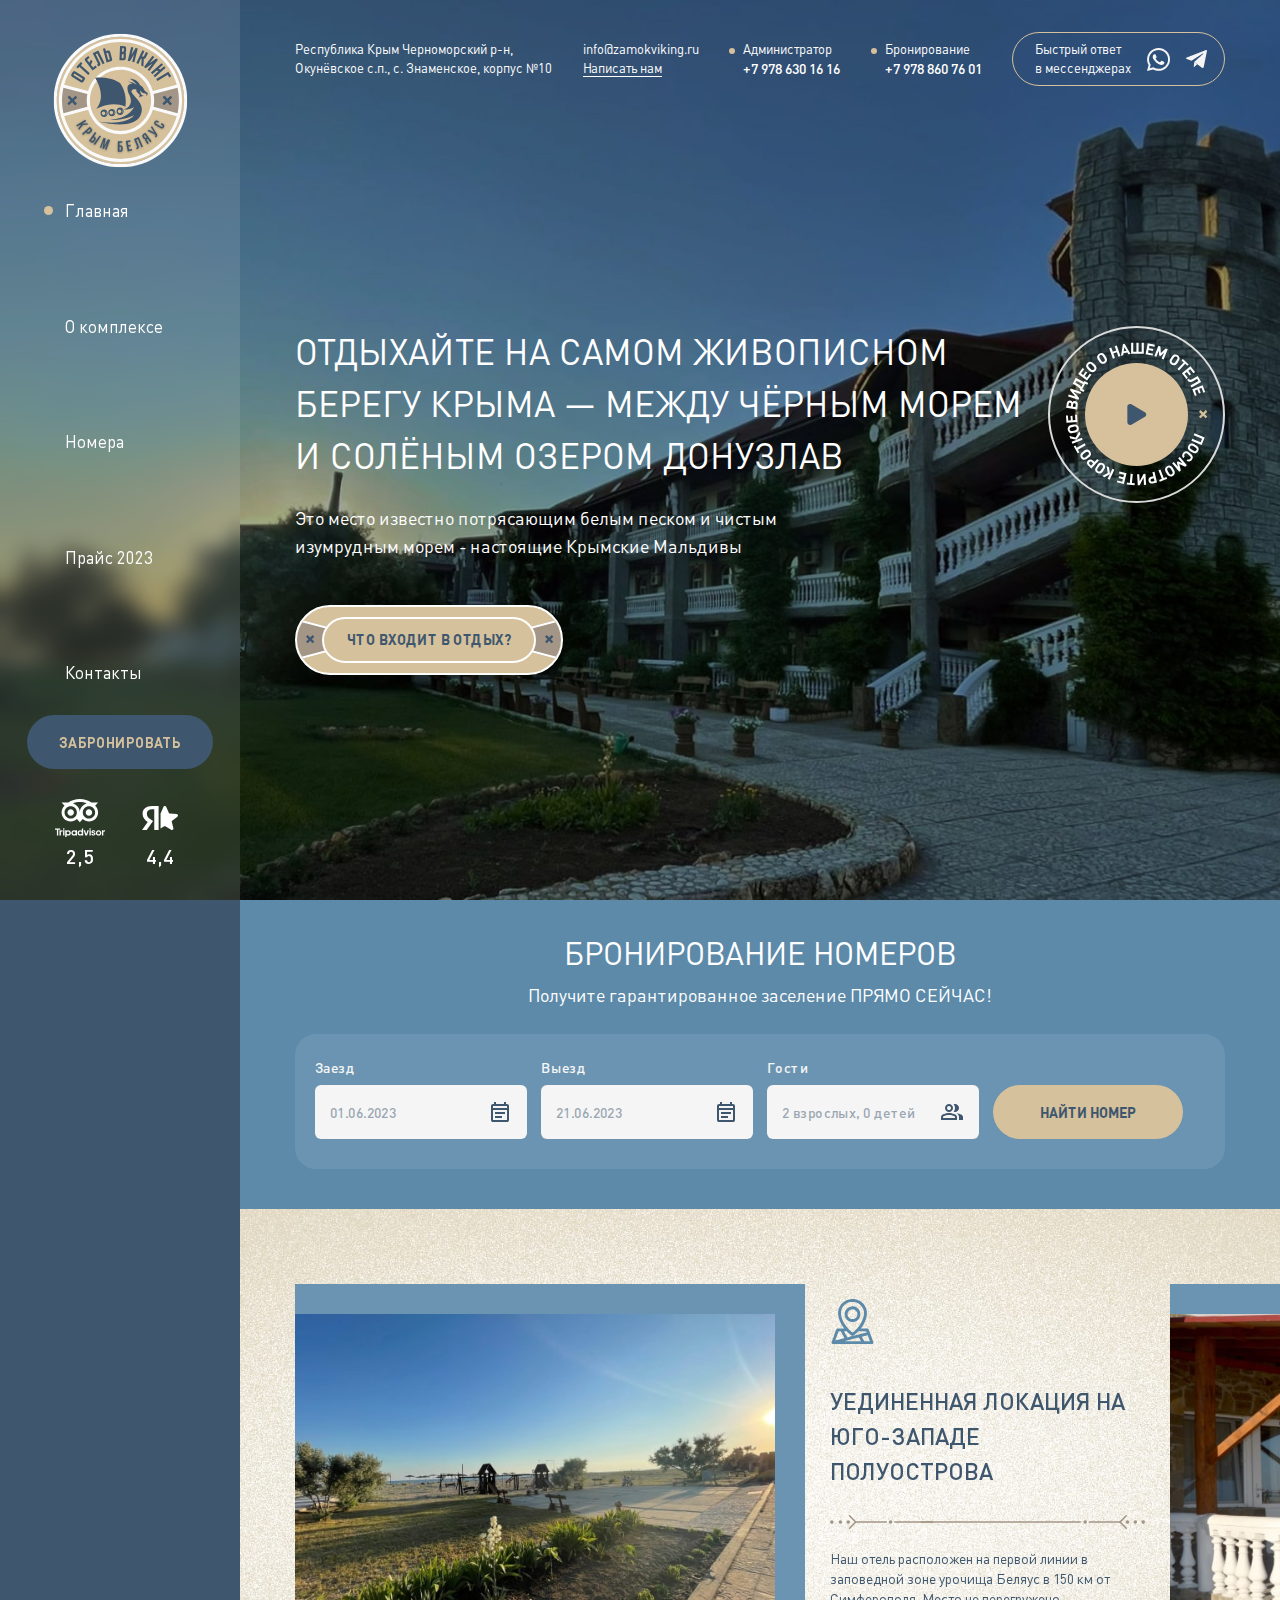
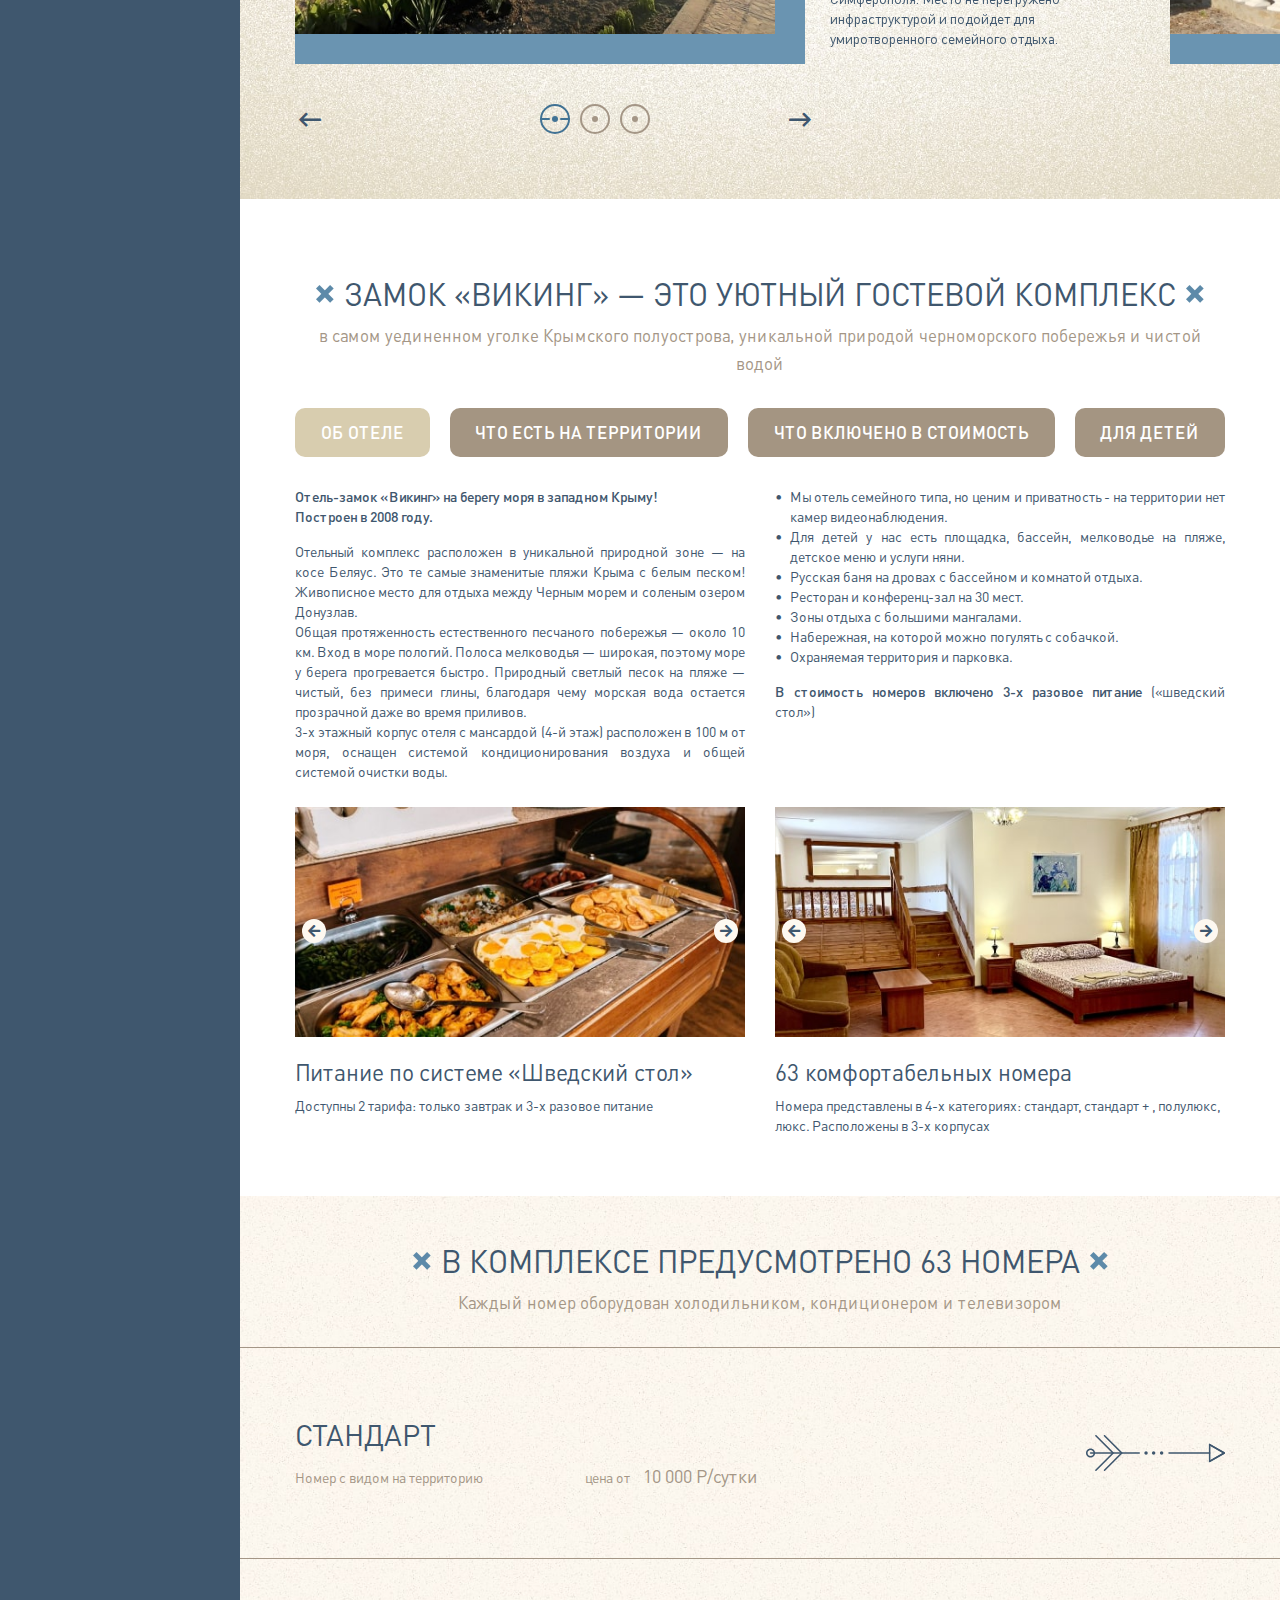
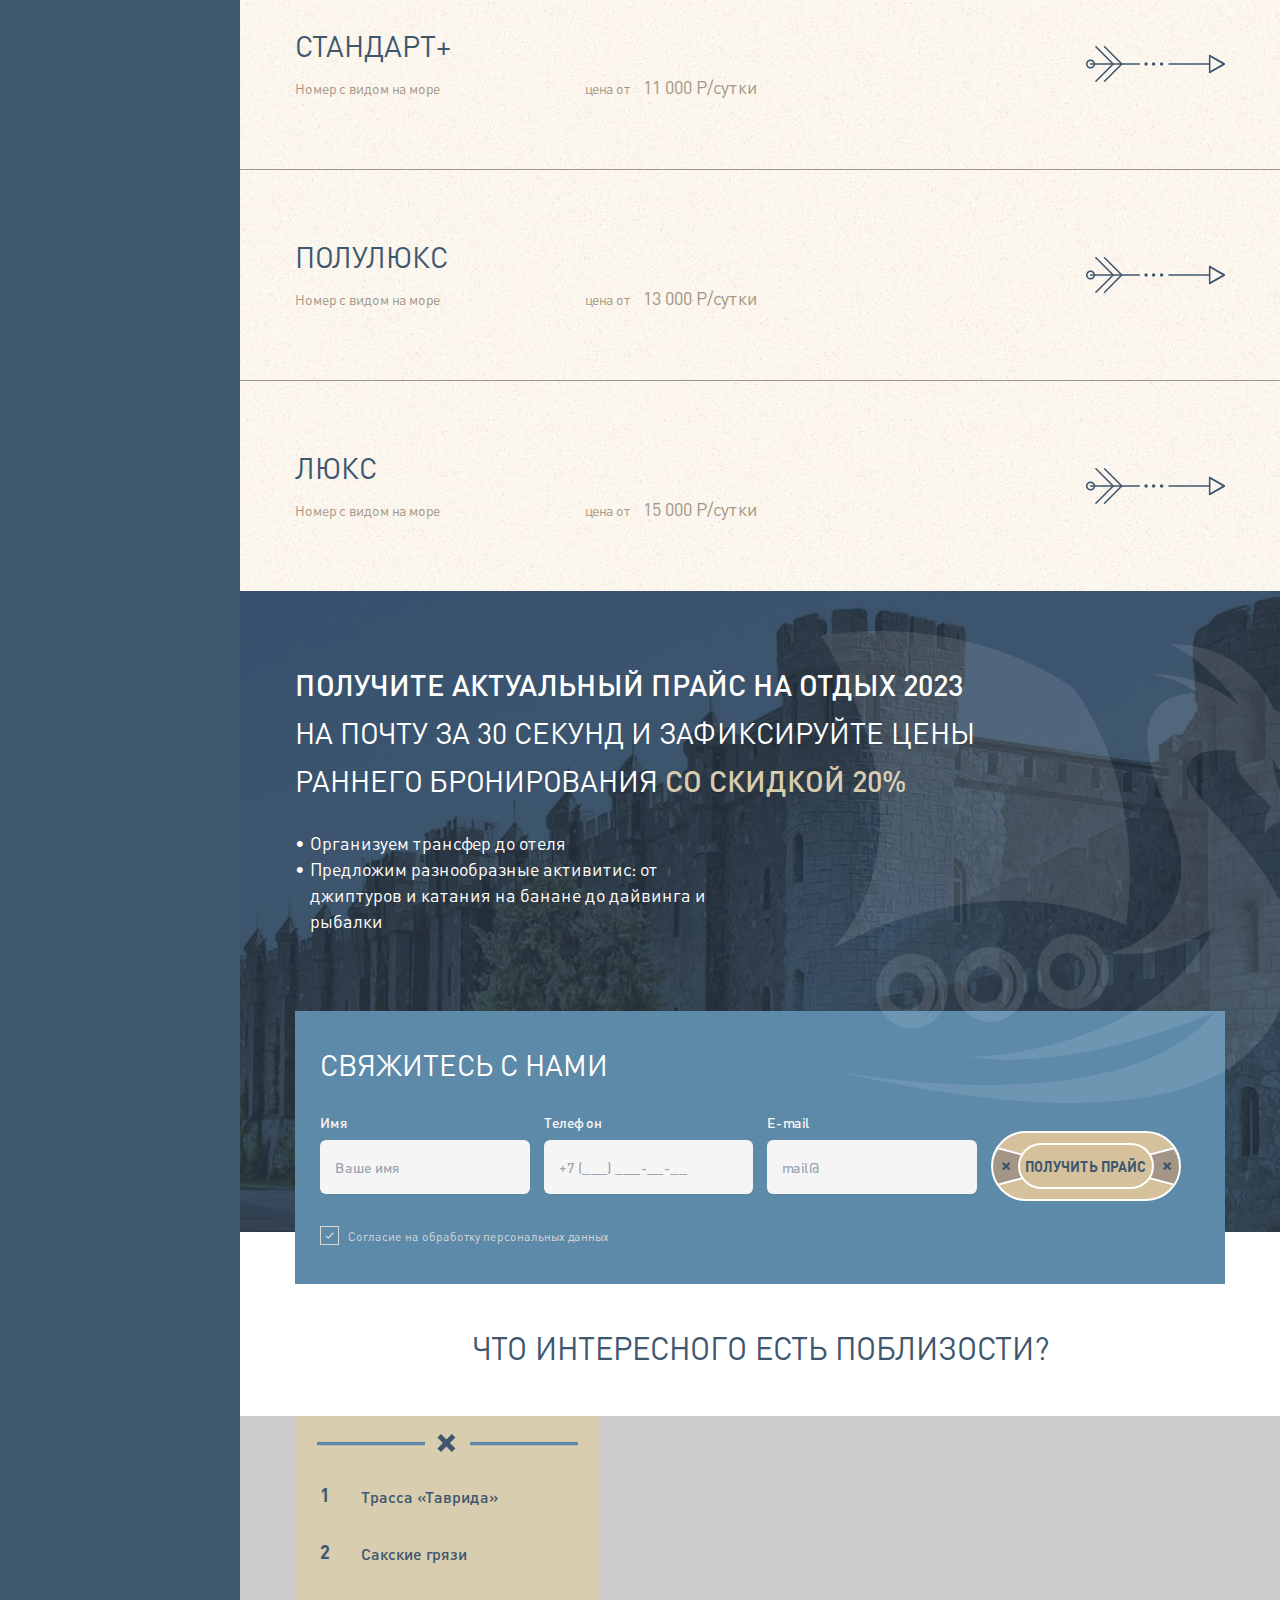
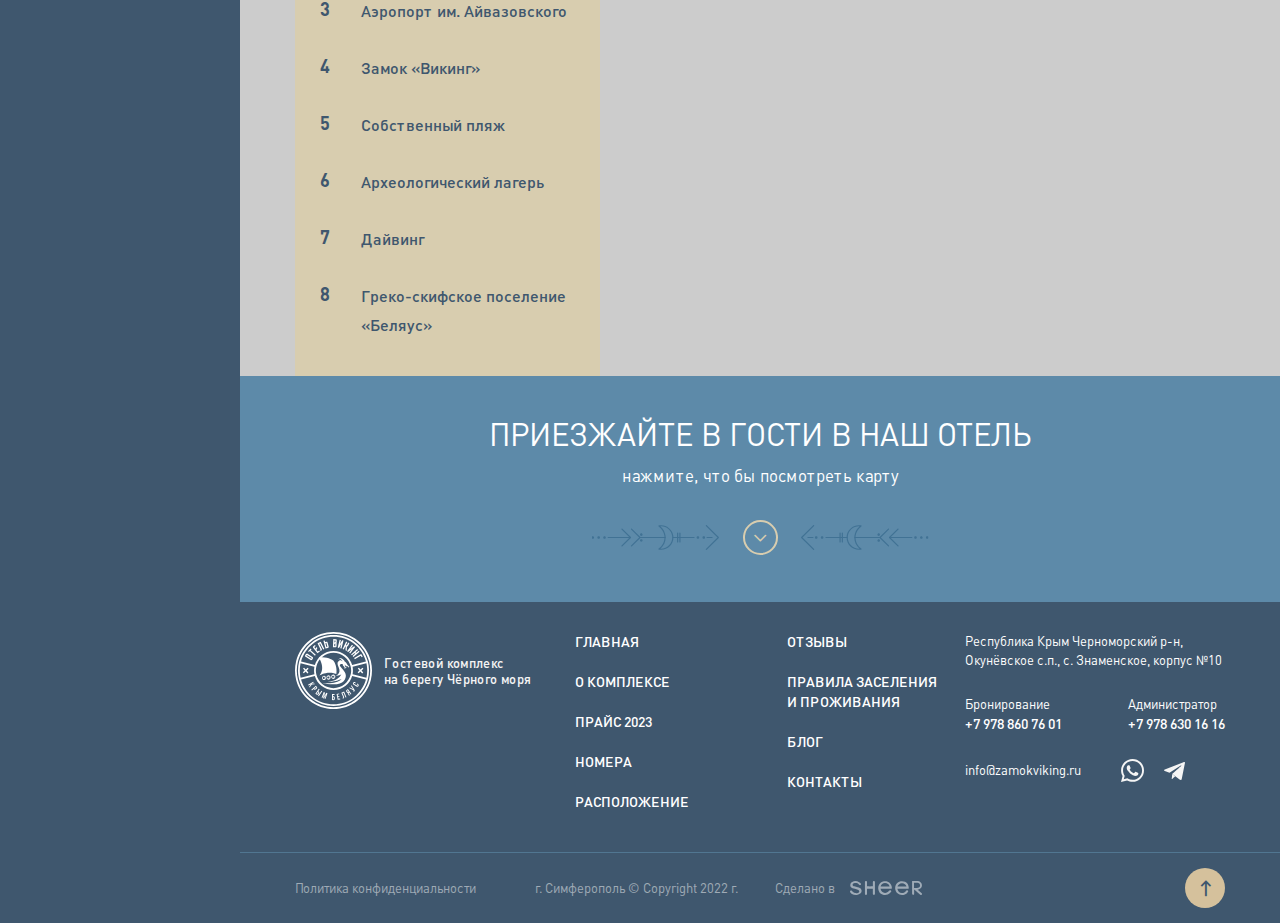
==== commit e7096545: "Add files via upload" ====
--- a/index.html
+++ b/index.html
@@ -505,7 +505,7 @@
 					</div>
 				</div>
 				<div class="map-iframe">
-					<div style="position:relative;overflow:hidden;"><iframe src="https://yandex.ru/map-widget/v1/?ll=32.921753%2C45.358173&mode=poi&poi%5Bpoint%5D=32.920523%2C45.358148&poi%5Buri%5D=ymapsbm1%3A%2F%2Forg%3Foid%3D158765373853&z=15&amp;scroll=false" width="560" height="400" frameborder="1" allowfullscreen="true" style="position:relative;"></iframe></div>
+					<div style="position:relative;overflow:hidden;"><iframe src="https://yandex.ru/map-widget/v1/?ll=32.953624%2C45.352393&mode=search&oid=158765373853&ol=biz&sctx=ZAAAAAgBEAAaKAoSCf0zg%2FjAZkFAEZRNucK7dElAEhIJ%2BWcG8YEd1z8RVVBR9SudwT8iBgABAgMEBSgKOABAhcEBSAFqAnVhnQHNzEw9oAEAqAEAvQECHN0WwgEGnbOduc8E6gEA8gEA%2BAEAggIX0LfQsNC80L7QuiDQstC40LrQuNC90LOKAgCSAgCaAgxkZXNrdG9wLW1hcHM%3D&sll=32.953624%2C45.352393&sspn=0.090294%2C0.038368&text=%D0%B7%D0%B0%D0%BC%D0%BE%D0%BA%20%D0%B2%D0%B8%D0%BA%D0%B8%D0%BD%D0%B3&z=14&amp;scroll=false" width="560" height="400" frameborder="1" allowfullscreen="true" style="position:relative;"></iframe></div>
 				</div>
 			</section>
 
--- a/css/media.css
+++ b/css/media.css
@@ -12,9 +12,9 @@
 		padding-left: 240px;
 	}
     .billbord .descr-big {
-     margin-bottom: 80px;
- }
- .descr-big {
+       margin-bottom: 80px;
+   }
+   .descr-big {
     font-size: 20px;
     line-height: 30px;
 }
@@ -75,9 +75,9 @@
         padding: 0 10px;
     }
     .tabs {
-     margin: 0 -10px;
- }
- .descr-section {
+       margin: 0 -10px;
+   }
+   .descr-section {
     font-size: 17px;
     line-height: 28px;
     padding-bottom: 30px;
@@ -140,7 +140,7 @@
     right: -126px;
 }
 .item-location {
- font-size: 16px;
+   font-size: 16px;
 }
 .locations-block {
     width: 305px;
@@ -156,6 +156,9 @@
 }
 .item-room__left {
     width: 305px;
+}
+.footer-contacts__bottom .list-social {
+    margin-left: 40px;
 }
 }
 
@@ -446,9 +449,9 @@
     }
     .header.active,
     .header.fixed {
-     background: #3F576E; 
- }
- .logo-main {
+       background: #3F576E; 
+   }
+   .logo-main {
     font-size: 13px;
     line-height: 16px;
     color: #F5F5F5;
@@ -654,7 +657,9 @@
         display: block;
     }
     .arrow-link {
-        display: none;
+        position: absolute;
+        right: 15px;
+        top: 50%;
     }
     .item-room__value span, .item-room__price span {
         font-size: 16px;
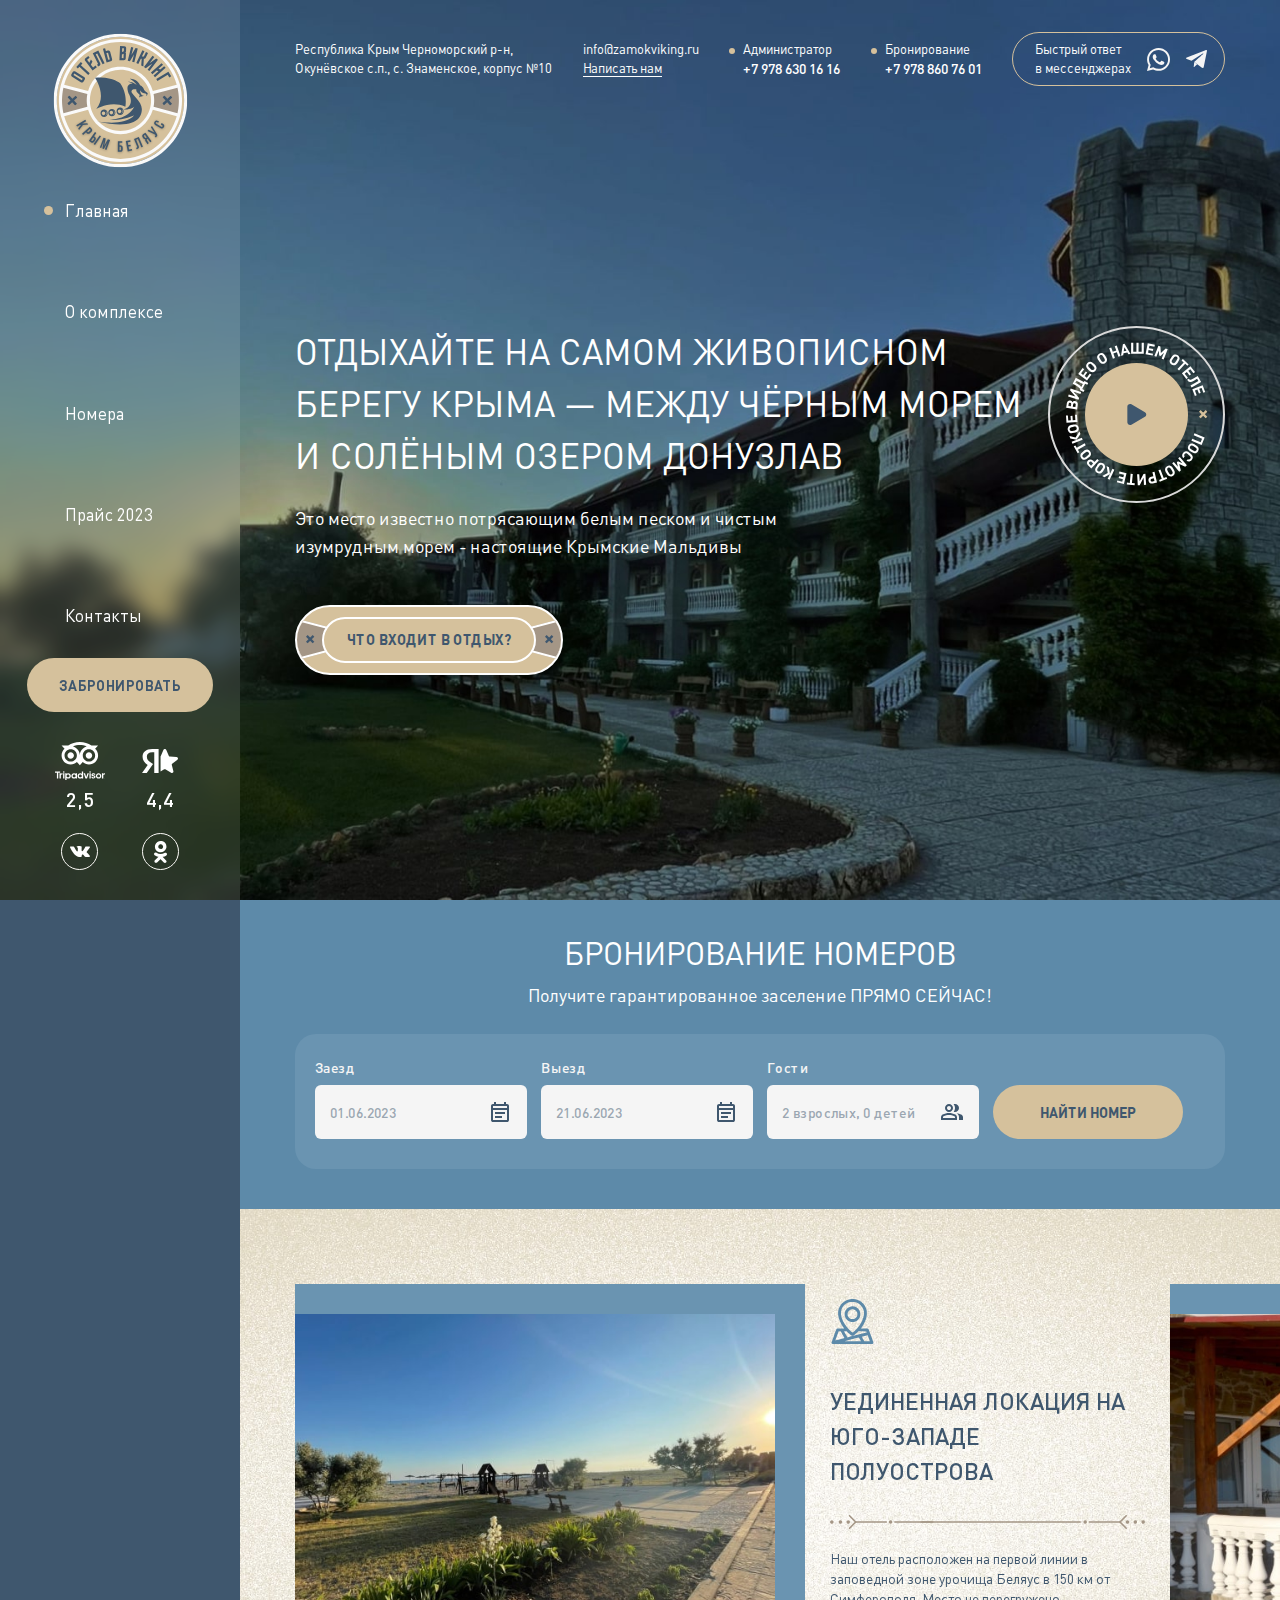
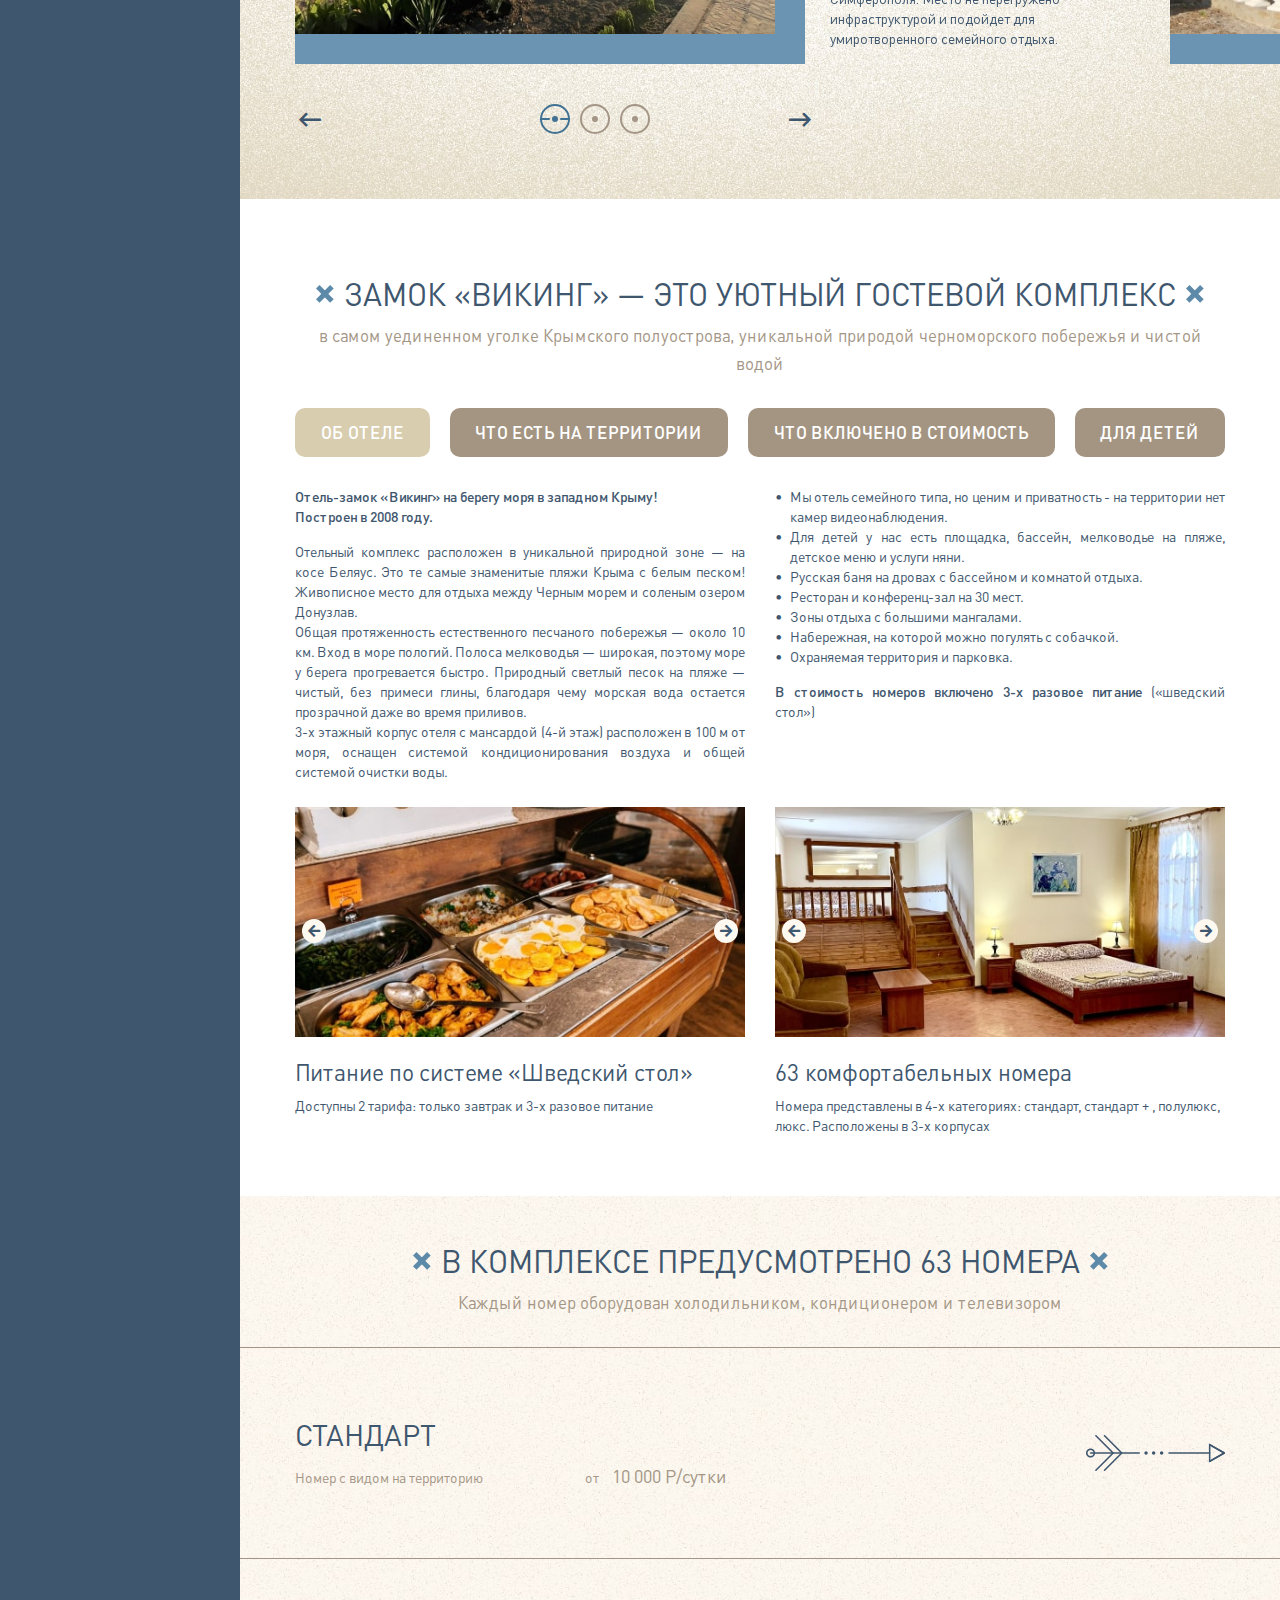
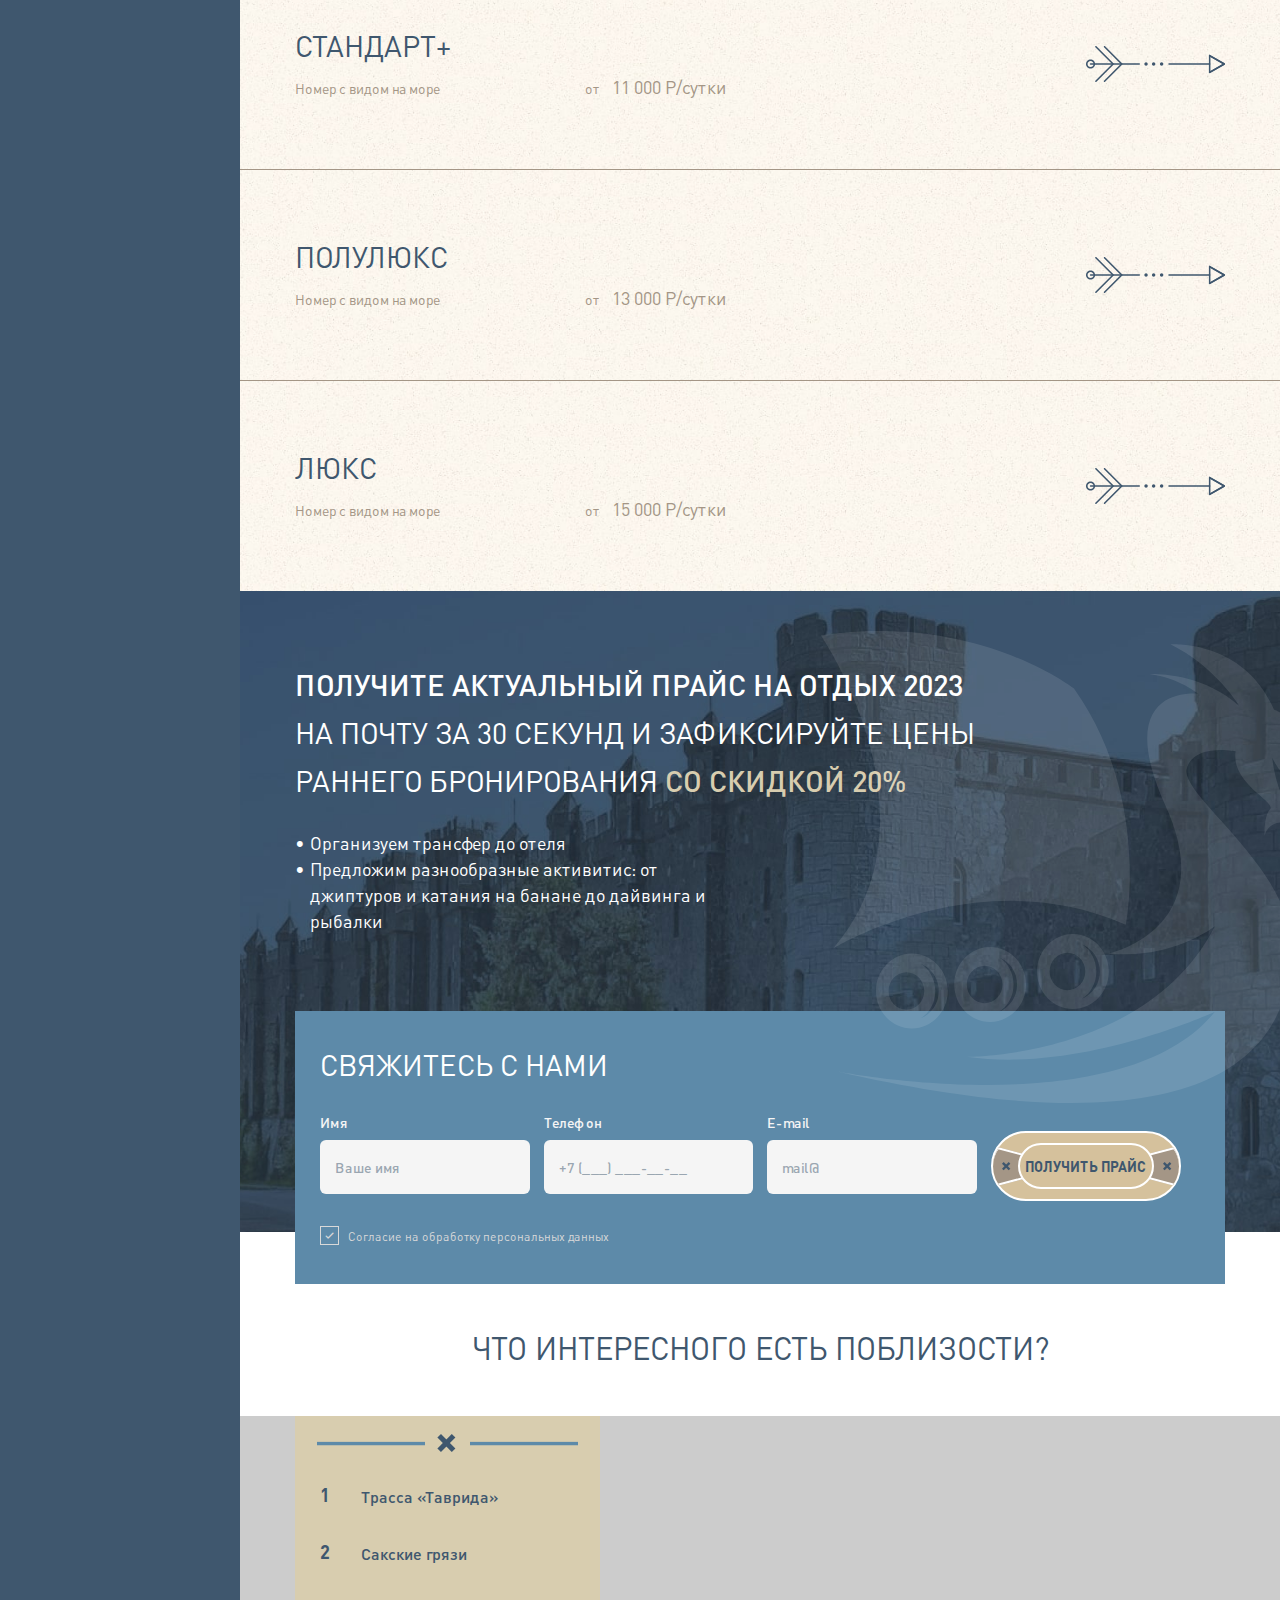
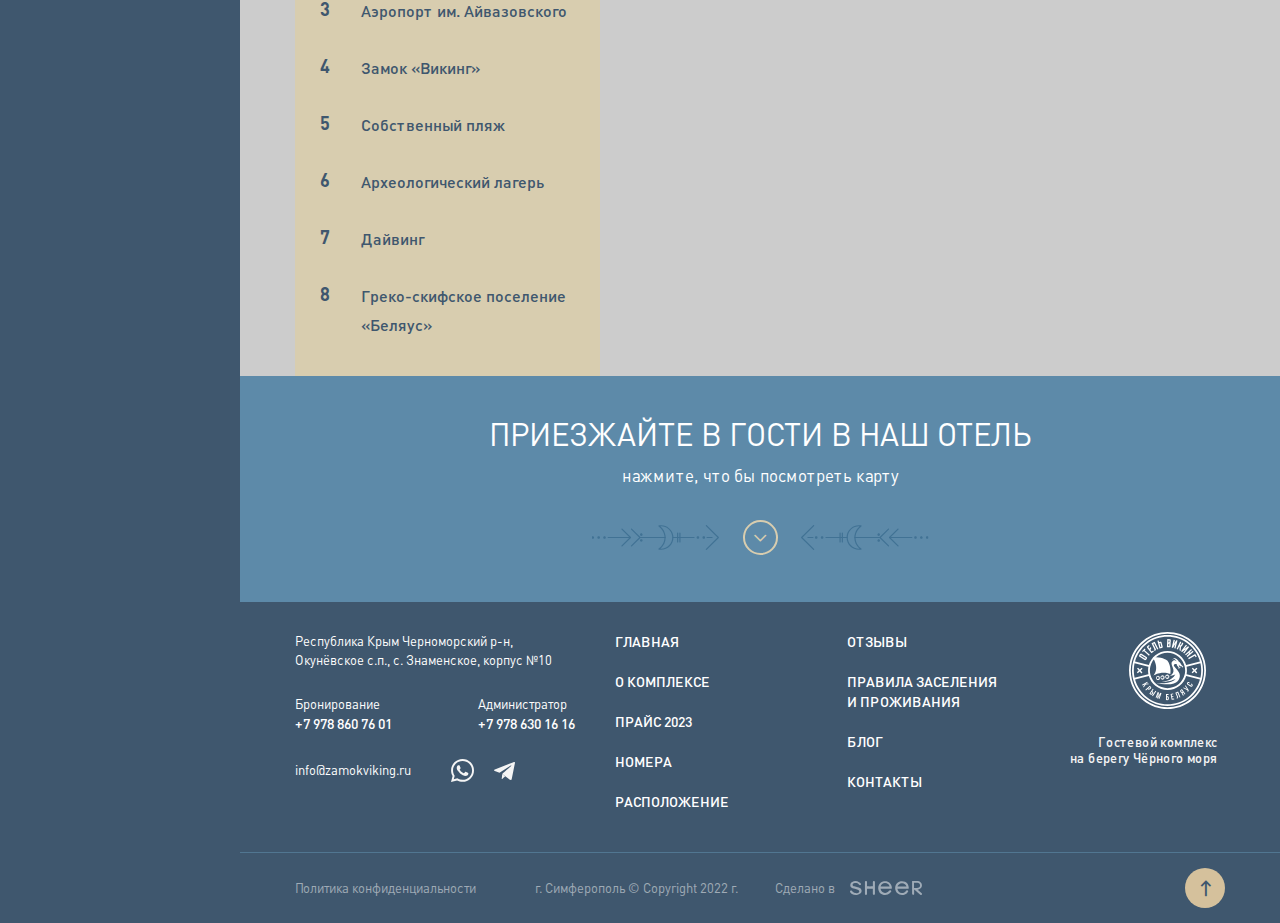
==== commit 0907b43f: "Add files via upload" ====
--- a/index.html
+++ b/index.html
@@ -21,8 +21,8 @@
 	<link rel="stylesheet" href="libs/slick-1.5.9/slick/slick.css" />
 	<link rel="stylesheet" href="libs/slick-1.5.9/slick/slick-theme.css" />
 	<link rel="stylesheet" href="css/fonts.css" />
-	<link rel="stylesheet" href="css/main.css?ver=1.1" />
-	<link rel="stylesheet" href="css/media.css?ver=1.1" />
+	<link rel="stylesheet" href="css/main.css?ver=1.6" />
+	<link rel="stylesheet" href="css/media.css?ver=1.6" />
 </head>
 <body>
 
@@ -34,14 +34,14 @@
 					<img src="img/logo.svg" alt="alt">
 				</a>
 			</div>
-			<ul class="menu">
-				<li class="active"><a href="#">Главная</a></li>
+			<ul class="menu"> 
+				<li class="active"><a href="#">Главная</a></li> 
 				<li><a href="#">О комплексе</a></li>
 				<li><a href="#">Номера</a></li>
 				<li><a href="#">Прайс 2023</a></li>
 				<li><a href="#">Контакты</a></li>
 			</ul>
-			<a href="#" class="btn-main btn-main_block">Забронировать</a>
+			<a href="#" class="btn-main btn-main_page">Забронировать</a>
 			<div class="sidebar__bottom">
 				<div class="item-rating">
 					<div class="item-rating__icon">
@@ -54,6 +54,14 @@
 						<img src="img/ic_rating2.svg" alt="alt">
 					</div>
 					<div class="item-rating__value">4,4</div>
+				</div>
+				<div class="socials-sidebar">
+					<a href="#">
+						<img src="img/vk.svg" alt="alt">
+					</a>
+					<a href="#">
+						<img src="img/ok.svg" alt="alt">
+					</a>
 				</div>
 			</div>
 		</div>
@@ -308,6 +316,114 @@
 							</div>
 							<div class="image-terrain">
 								<img src="img/image_terrain.jpg" alt="alt">
+								<div class="item-terrain item-terrain-1">
+									<div class="item-terrain__title">
+										<span>
+											ПЛЯЖ
+											<div class="item-terrain__content">Именно его фасад в стиле крепостной стены - первое, что видят гости и этот вид действительно впечатляет! Со стороны двора здание украшено фигурами воинов, а баллюстрады террас и балконов трех этажей увиты зеленью. Здесь расположена основная часть всех номеров отеля.</div>
+										</span>
+										<img src="img/arrow1.svg" alt="alt">
+									</div>
+								</div>
+								<div class="item-terrain item-terrain-2">
+									<div class="item-terrain__title">
+										<span>
+											МОРЕ
+											<div class="item-terrain__content">Именно его фасад в стиле крепостной стены - первое, что видят гости и этот вид действительно впечатляет! Со стороны двора здание украшено фигурами воинов, а баллюстрады террас и балконов трех этажей увиты зеленью. Здесь расположена основная часть всех номеров отеля.</div>
+										</span> 
+										<img src="img/arrow2.svg" alt="alt">
+									</div>
+								</div>
+								<div class="item-terrain item-terrain-3">
+									<div class="item-terrain__title">
+										<span>
+											БАР У МОРЯ
+											<div class="item-terrain__content">Именно его фасад в стиле крепостной стены - первое, что видят гости и этот вид действительно впечатляет! Со стороны двора здание украшено фигурами воинов, а баллюстрады террас и балконов трех этажей увиты зеленью. Здесь расположена основная часть всех номеров отеля.</div>
+										</span> 
+										<img src="img/arrow3.svg" alt="alt">
+									</div>
+								</div>
+								<div class="item-terrain item-terrain-4">
+									<div class="item-terrain__title">
+										<span>
+											ДЕТСКАЯ ПЛОЩАДКА
+											<div class="item-terrain__content">Именно его фасад в стиле крепостной стены - первое, что видят гости и этот вид действительно впечатляет! Со стороны двора здание украшено фигурами воинов, а баллюстрады террас и балконов трех этажей увиты зеленью. Здесь расположена основная часть всех номеров отеля.</div>
+										</span> 
+										<img src="img/arrow4.svg" alt="alt">
+									</div>
+								</div>
+								<div class="item-terrain item-terrain-5">
+									<div class="item-terrain__title">
+										<span>
+											РЕСТОРАН
+											<div class="item-terrain__content">Именно его фасад в стиле крепостной стены - первое, что видят гости и этот вид действительно впечатляет! Со стороны двора здание украшено фигурами воинов, а баллюстрады террас и балконов трех этажей увиты зеленью. Здесь расположена основная часть всех номеров отеля.</div>
+										</span> 
+										<img src="img/arrow5.svg" alt="alt">
+									</div>
+								</div>
+								<div class="item-terrain item-terrain-6">
+									<div class="item-terrain__title">
+										<span>
+											ЛЕТНЯЯ ПЛОЩАДКА РЕСТОРАНА
+											<div class="item-terrain__content">Именно его фасад в стиле крепостной стены - первое, что видят гости и этот вид действительно впечатляет! Со стороны двора здание украшено фигурами воинов, а баллюстрады террас и балконов трех этажей увиты зеленью. Здесь расположена основная часть всех номеров отеля.</div>
+										</span>
+										<img src="img/arrow6.svg" alt="alt">
+									</div>
+								</div>
+								<div class="item-terrain item-terrain-7">
+									<div class="item-terrain__title">
+										<span>
+											основной корпус
+											<div class="item-terrain__content">Именно его фасад в стиле крепостной стены - первое, что видят гости и этот вид действительно впечатляет! Со стороны двора здание украшено фигурами воинов, а баллюстрады террас и балконов трех этажей увиты зеленью. Здесь расположена основная часть всех номеров отеля.</div>
+										</span> 
+										<img src="img/arrow7.svg" alt="alt">
+									</div>
+								</div>
+								<div class="item-terrain item-terrain-8">
+									<div class="item-terrain__title">
+										<span>
+											ГЛАВНЫЕ ВОРОТА
+											<div class="item-terrain__content">Именно его фасад в стиле крепостной стены - первое, что видят гости и этот вид действительно впечатляет! Со стороны двора здание украшено фигурами воинов, а баллюстрады террас и балконов трех этажей увиты зеленью. Здесь расположена основная часть всех номеров отеля.</div>
+										</span> 
+										<img src="img/arrow8.svg" alt="alt">
+									</div>
+								</div>
+								<div class="item-terrain item-terrain-9">
+									<div class="item-terrain__title">
+										<span>
+											ОФИС
+											<div class="item-terrain__content">Именно его фасад в стиле крепостной стены - первое, что видят гости и этот вид действительно впечатляет! Со стороны двора здание украшено фигурами воинов, а баллюстрады террас и балконов трех этажей увиты зеленью. Здесь расположена основная часть всех номеров отеля.</div>
+										</span> 
+										<img src="img/arrow9.svg" alt="alt">
+									</div>
+								</div>
+								<div class="item-terrain item-terrain-10">
+									<div class="item-terrain__title">
+										<span>
+											второй корпус
+											<div class="item-terrain__content">Именно его фасад в стиле крепостной стены - первое, что видят гости и этот вид действительно впечатляет! Со стороны двора здание украшено фигурами воинов, а баллюстрады террас и балконов трех этажей увиты зеленью. Здесь расположена основная часть всех номеров отеля.</div>
+										</span> 
+										<img src="img/arrow10.svg" alt="alt">
+									</div>
+								</div>
+								<div class="item-terrain item-terrain-11">
+									<div class="item-terrain__title">
+										<span>
+											открытая площадка с беседками
+											<div class="item-terrain__content">Именно его фасад в стиле крепостной стены - первое, что видят гости и этот вид действительно впечатляет! Со стороны двора здание украшено фигурами воинов, а баллюстрады террас и балконов трех этажей увиты зеленью. Здесь расположена основная часть всех номеров отеля.</div>
+										</span> 
+										<img src="img/arrow11.svg" alt="alt">
+									</div>
+								</div>
+								<div class="item-terrain item-terrain-12">
+									<div class="item-terrain__title">
+										<span>
+											ИЗБА <i>развлекательный центр</i>
+											<div class="item-terrain__content">Именно его фасад в стиле крепостной стены - первое, что видят гости и этот вид действительно впечатляет! Со стороны двора здание украшено фигурами воинов, а баллюстрады террас и балконов трех этажей увиты зеленью. Здесь расположена основная часть всех номеров отеля.</div>
+										</span> 
+										<img src="img/arrow12.svg" alt="alt">
+									</div>
+								</div>
 							</div>
 						</div>
 						<div class="tab-pane" id="tab3">
@@ -348,7 +464,7 @@
 							<span class="item-room__value">комнат <span>1 комната</span></span>
 							<span class="item-room__value">гостей <span>4 человека</span></span>
 							<span class="item-room__value">площадь <span>27 кв.м</span></span>
-							<span class="item-room__price">цена от <span>10 000 Р/сутки</span></span>
+							<span class="item-room__price"><b>цена</b> от <span>10 000 Р/сутки</span></span>
 							<span class="arrow-link"><img src="img/arrow_link.svg" alt="alt"></span>
 						</span>
 					</span>
@@ -366,7 +482,7 @@
 							<span class="item-room__value">комнат <span>1 комната</span></span>
 							<span class="item-room__value">гостей <span>4 человека</span></span>
 							<span class="item-room__value">площадь <span>27 кв.м</span></span>
-							<span class="item-room__price">цена от <span>11 000 Р/сутки</span></span>
+							<span class="item-room__price"><b>цена</b> от <span>11 000 Р/сутки</span></span>
 							<span class="arrow-link"><img src="img/arrow_link.svg" alt="alt"></span>
 						</span>
 					</span>
@@ -384,7 +500,7 @@
 							<span class="item-room__value">комнат <span>1 комната</span></span>
 							<span class="item-room__value">гостей <span>4 человека</span></span>
 							<span class="item-room__value">площадь <span>27 кв.м</span></span>
-							<span class="item-room__price">цена от <span>13 000 Р/сутки</span></span>
+							<span class="item-room__price"><b>цена</b> от <span>13 000 Р/сутки</span></span>
 							<span class="arrow-link"><img src="img/arrow_link.svg" alt="alt"></span>
 						</span>
 					</span>
@@ -402,7 +518,7 @@
 							<span class="item-room__value">комнат <span>1 комната</span></span>
 							<span class="item-room__value">гостей <span>4 человека</span></span>
 							<span class="item-room__value">площадь <span>27 кв.м</span></span>
-							<span class="item-room__price">цена от <span>15 000 Р/сутки</span></span>
+							<span class="item-room__price"><b>цена</b> от <span>15 000 Р/сутки</span></span>
 							<span class="arrow-link"><img src="img/arrow_link.svg" alt="alt"></span>
 						</span>
 					</span>
@@ -512,13 +628,29 @@
 			<footer class="footer">
 				<div class="container">
 					<div class="row">
-						<div class="col-lg-4">
-							<a href="#" class="logo-footer">
-								<img src="img/logo2.svg" alt="alt">
-								<span>Гостевой комплекс <br>на берегу Чёрного моря</span>
-							</a>
+						<div class="col-lg-4 col_contacts">
+							<div class="footer-contacts">
+								<p>Республика Крым Черноморский р-н, <br>Окунёвское с.п., с. Знаменское, корпус №10</p>
+								<div class="footer-contacts__flex">
+									<div class="footer-contacts__item">
+										<p>Бронирование </p>
+										<a href="tel:+79788607601">+7 978 860 76 01</a>
+									</div>
+									<div class="footer-contacts__item">
+										<p>Администратор</p>
+										<a href="tel:+79786301616">+7 978 630 16 16</a>
+									</div>
+								</div>
+								<div class="footer-contacts__bottom">
+									<p><a href="mailto:info@zamokviking.ru">info@zamokviking.ru</a></p>
+									<ul class="list-social">
+										<li><a href="#"><img src="img/soc1.svg" alt="alt"></a></li>
+										<li><a href="#"><img src="img/soc2.svg" alt="alt"></a></li>
+									</ul>
+								</div>
+							</div>
 						</div>
-						<div class="col-lg-5">
+						<div class="col-lg-6">
 							<ul class="menu-footer">
 								<li><a href="#">ГЛАВНАЯ</a></li>
 								<li><a href="#">О КОМПЛЕКСЕ</a></li>
@@ -531,27 +663,11 @@
 								<li><a href="#">КОНТАКТЫ</a></li>
 							</ul>
 						</div>
-						<div class="col-lg-3">
-							<div class="footer-contacts">
-								<p>Республика Крым Черноморский р-н, <br>Окунёвское с.п., с. Знаменское, корпус №10</p>
-								<div class="footer-contacts__flex">
-									<div class="footer-contacts__item">
-										<p>Бронирование </p>
-										<a href="tel:+79788607601">+7 978 860 76 01</a>
-									</div>
-									<div class="footer-contacts__item">
-										<p>Администратор</p>
-										<a href="tel:+79786301616">+7 978 630 16 16</a>
-									</div>
-								</div>
-								<div class="footer-contacts__bottom">
-									<p><a href="mailto:info@zamokviking.ru">info@zamokviking.ru</a></p>
-									<ul class="list-social">
-										<li><a href="#"><img src="img/soc1.svg" alt="alt"></a></li>
-										<li><a href="#"><img src="img/soc2.svg" alt="alt"></a></li>
-									</ul>
-								</div>
-							</div>
+						<div class="col-lg-2 col_logo">
+							<a href="#" class="logo-footer">
+								<img src="img/logo2.svg" alt="alt">
+								<span>Гостевой комплекс <br>на берегу Чёрного моря</span>
+							</a>
 						</div>
 					</div>
 				</div>
@@ -596,7 +712,7 @@
 <script src="libs/datetimepicker/bootstrap-datetimepicker.min.js"></script>
 <script src="libs/modal-video/jquery-modal-video.min.js"></script>
 <script src="libs/jQueryFormStyler-master/jquery.formstyler.min.js"></script>
-<script src="js/common.js?ver=1.1"></script>
+<script src="js/common.js?ver=1.6"></script>
 <script src="https://api-maps.yandex.ru/2.1/?lang=ru_RU"></script>
 <script>
 	$(document).ready(function () {
--- a/css/main.css
+++ b/css/main.css
@@ -473,6 +473,11 @@
 	letter-spacing: 0.03em;
 	font-family: 'DINPro';
 }
+.item-form textarea {
+	height: 70px;
+	resize: none;
+	padding-top: 10px;
+}
 .title-input {
 	font-weight: 500;
 	font-size: 14px;
@@ -856,6 +861,7 @@
 }
 .slider-photos .slick-arrow:hover {
 	background: #3F576E;
+	color: #fff !important;
 }
 .slider-photos .slick-prev {
 	left: 7px;
@@ -909,6 +915,7 @@
 .item-room:hover .item-room__price span {
 	display: block;
 	margin: 0;
+	margin-left: 0 !important;
 }
 .item-room:hover .item-room__price {
 	margin: 0;
@@ -1347,7 +1354,7 @@
 	color: rgba(255, 255, 255, 0.5);
 }
 .footer-bottom a:hover {
-	color: #000;
+	color: #fff;
 }
 .btn_top {
 	font-size: 18px;
@@ -1459,4 +1466,1190 @@
 }
 .phone-mobile {
 	display: none;
+}
+.wrapper_inner {
+	padding-top: 80px;
+}
+.wrapper_inner .header {
+	padding-top: 13px;
+	padding-bottom: 13px;
+	background-color: #3F576E;
+}
+.wrapper_inner .sidebar {
+	background: transparent;
+	backdrop-filter: initial;
+}
+.table-prices table {
+	line-height: 22px;
+	width: 100%;
+	font-weight: 500;
+	border-spacing: 0;
+}
+.table-prices th {
+	text-align: left;
+}
+.table-prices td:nth-child(2) {
+	width: 345px;
+	font-weight: 400;
+}
+.table-prices td,
+.table-prices th {
+	padding: 11px;
+	border-right: 1px solid #F5F5F5;
+	border-bottom: 1px solid #F5F5F5;
+}
+.table-prices td:first-child,
+.table-prices th:first-child {
+	border-left: 1px solid #F5F5F5;
+}
+.table-prices tr:nth-child(2) th {
+	font-size: 13px;
+	line-height: 18px;
+	font-weight: 400;
+}
+.table-prices th:first-child {
+	font-weight: 400;
+}
+.table-prices tr:first-child th {
+	background: #FDF8F0;
+}
+.table-prices td:first-child {
+	font-size: 14px;
+}
+.table-prices td:nth-child(4),
+.table-prices td:nth-child(3),
+.table-prices tr:nth-child(2) th:nth-child(4),
+.table-prices tr:nth-child(2) th:nth-child(3),
+.table-prices tr:first-child th:nth-child(3) {
+	background: #E4F0F8;
+}
+.table-prices td:nth-child(6),
+.table-prices td:nth-child(5),
+.table-prices tr:nth-child(2) th:nth-child(6),
+.table-prices tr:nth-child(2) th:nth-child(5),
+.table-prices tr:first-child th:nth-child(4) {
+	background: #EBE8E2;
+}
+.table-prices td:nth-child(8),
+.table-prices td:nth-child(7),
+.table-prices tr:nth-child(2) th:nth-child(8),
+.table-prices tr:nth-child(2) th:nth-child(7),
+.table-prices tr:first-child th:nth-child(5) {
+	background: #E4DFD9;
+}
+.table-prices tr:nth-child(2) th:first-child,
+.table-prices td:first-child {
+	background: #FCFAF7;
+}
+.page-prices .title-section {
+	padding-bottom: 24px;
+}
+.page-prices {
+	padding-top: 34px;
+	padding-bottom: 41px;
+}
+.descr-table {
+	padding-top: 30px;
+}
+.form-price .row {
+	margin: 0 -9px;
+}
+.form-price .row > div {
+	padding: 0 9px;
+}
+.page-contacts {
+	padding-top: 20px;
+	padding-bottom: 62px;
+}
+.page-contacts .title-section span {
+	justify-content: flex-start;
+}
+.page-contacts .title-section {
+	padding-bottom: 30px;
+	margin-bottom: 0;
+}
+.value-contacts {
+	font-size: 24px;
+	line-height: 38px;
+	font-weight: 500;
+} 
+.value-contacts a {
+	color: inherit;
+}
+.content-about .list-social img,
+.page-contacts .list-social img {
+	filter: invert(0.8) sepia(1) hue-rotate(169deg) saturate(2) brightness(1);
+}
+.page-contacts .list-social {
+	margin-top: 10px;
+}
+#map {
+	height: 560px;
+	width: 100%;
+	background-color: #ccc;
+}
+.form-contacts {
+	padding: 21px 85px;
+	padding-bottom: 33px;
+	margin-top: 40px;
+	background: #5D8AA9;
+	color: #fff;
+}
+.form-contacts .title-section {
+	text-align: left;
+}
+.form-contacts .btn-main {
+	width: 226px;
+	margin-top: 22px;
+	max-width: 100%;
+}
+.form-contacts .item-form {
+	margin-bottom: 18px;
+}
+.col_btn {
+	display: flex;
+	justify-content: flex-end;
+}
+.form-contacts .checkbox {
+	margin-top: 10px;
+}
+.form-contacts .row {
+	margin: 0 -6px;
+}
+.form-contacts .row > div {
+	padding: 0 6px;
+}
+.billbord_about {
+	background-image: url(../img/billbord_about.jpg);
+}
+.descr-medium {
+	font-size: 18px;
+	line-height: 29px;
+	text-align: justify;
+}
+.billbord_about .wrapper-billbord {
+	max-width: 740px;
+}
+.billbord_about .title-big {
+	margin-bottom: 28px;
+	position: relative;
+}
+.billbord_about .title-big::after {
+	position: absolute;
+	display: block;
+	content: " ";
+	width: 376px;
+	height: 17px;
+	bottom: 0;
+	left: 0;
+	background-image: url(../img/line1.svg);
+	background-repeat: no-repeat;
+	background-position: center;
+	background-size: cover;
+}
+.section-about {
+	padding: 65px 0;
+	line-height: 26px;
+	text-align: justify;
+}
+.section-about strong {
+	font-weight: 500;
+}
+.content-about {
+	display: flex;
+	align-items: center;
+	margin-bottom: 16px;
+}
+.image-about {
+	margin-left: 86px;
+	flex: none;
+}
+.content-about:nth-child(even) .image-about {
+	order: -1;
+}
+.content-about:nth-child(even) .image-about,
+.section-about_bottom .image-about {
+	margin-right: 86px;
+	margin-left: 0;
+}
+.section-about_bottom .content-about:nth-child(2) .image-about,
+.section-about_bottom .content-about:nth-child(1) .image-about {
+	margin-left: 86px;
+	margin-right: 0;
+}
+.section-about_bottom .content-about:nth-child(2) .image-about,
+.section-about_bottom .content-about:nth-child(1) .image-about {
+	order: 2;
+}
+.section-about_bottom .content-about:nth-child(3) .image-about {
+	order: -1;
+}
+.content-about:last-child {
+	margin-bottom: 0 !important;
+}
+.section-about .title-section {
+	margin-bottom: 55px;
+}
+.section-about .title-section span {
+	justify-content: flex-start;
+}
+.section-about_entertainment {
+	background-image: url(../img/bg_about1.jpg);
+}
+.section-about_entertainment .content-about {
+	margin-bottom: 90px;
+}
+.content-about li {
+	padding-left: 15px;
+	position: relative;
+}
+.content-about li::before {
+	content: "•";
+	top: 0px;
+	left: 0px;
+	position: absolute;
+}
+.section-about_bottom .content-about:nth-child(2) .image-about {
+	width: 664px;
+}
+.section-about_bottom .content-about:nth-child(2) {
+	margin-top: -70px;
+	margin-bottom: 55px;
+}
+.section-about_bottom .content-about:nth-child(1) {
+	align-items: flex-start;
+}
+.phone-main {
+	font-size: 20px;
+	line-height: 32px;
+	font-weight: 500;
+	color: inherit;
+	text-align: initial;
+	display: inline-block;
+}
+.content-about .list-social {
+	display: inline-flex;
+}
+.content-about .list-social li {
+	padding: 0;
+}
+.content-about .list-social li::before {
+	display: none;
+}
+.content-about .list-social li a {
+	width: 38px;
+	height: 38px;
+	border-radius: 50%;
+	padding: 9px;
+	background: #EBE8E2;
+	flex: none;
+	display: flex;
+	align-items: center;
+	justify-content: center;
+}
+.content-about .list-social li a img {
+	max-width: 100%;
+	max-height: 100%;
+}
+.content-about .list-social {
+	margin-left: 20px;
+	display: inline-flex;
+}
+.section-about_terrain {
+	padding-top: 0;
+}
+.section-about_terrain .title-section {
+	margin-bottom: 20px;
+}
+.section-about_terrain .image-terrain {
+	margin-top: 32px;
+}
+.page-news {
+	padding: 50px 0;
+}
+.item-news {
+	height: 340px;
+	margin-bottom: 35px;
+	display: block;
+	position: relative;
+	color: #fff;
+	background: #5D8AA9;
+}
+.item-news__content {
+	padding: 10px;
+	padding-right: 80px;
+	top: 0;
+	left: 0;
+	position: absolute;
+	display: flex;
+	flex-direction: column;
+	align-items: flex-start;
+	width: 100%;
+	height: 100%;
+}
+.item-news__content::after {
+	position: absolute;
+	display: block;
+	content: " ";
+	width: 57px;
+	height: 19px;
+	right: 20px;
+	bottom: 17px;
+	background-image: url(../img/arrow_link2.svg);
+	background-repeat: no-repeat;
+	background-position: center;
+	background-size: cover;
+}
+.item-news__date {
+	font-size: 14px;
+	padding: 8px 12px;
+	color: #fff;
+	line-height: 20px;
+	display: inline-block;
+	background: #6A94B1;
+	font-weight: 500;
+}
+.item-news__title {
+	font-size: 24px;
+	line-height: 38px;
+	padding: 15px;
+	font-weight: 500;
+	margin-top: auto;
+	display: block;
+	width: 100%;
+}
+.item-news__image img {
+	width: 100%;
+	height: 100%;
+	object-fit: cover;
+	font-family: 'object-fit: cover;';
+	transition: all 0.5s;
+}
+.item-news__image {
+	position: absolute;
+	top: 0;
+	left: 0;
+	width: 100%;
+	height: 100%;
+	opacity: 0.6;
+	overflow: hidden;
+}
+.item-news:hover .item-news__image img {
+	transform: scale(1.1);
+}
+.pager {
+	margin-top: 20px;
+	position: relative;
+	display: flex;
+	align-items: center;
+	justify-content: center;
+	position: relative;
+}
+.page-numbers {
+	font-size: 20px;
+	line-height: 32px;
+	margin: 0 12px;
+	font-weight: 500;
+	color: #3F576E;
+}
+.page-numbers.current {
+	color: #D6C19C;
+}
+.prev.page-numbers,
+.next.page-numbers {
+	position: absolute;
+	top: 0;
+}
+.prev.page-numbers {
+	left: 0;
+}
+.next.page-numbers {
+	right: 0;
+}
+
+.article {
+	padding-bottom: 45px;
+}
+.breadcrumbs {
+	padding-top: 15px;
+	padding-bottom: 15px;
+	font-size: 14px;
+	line-height: 20px;
+	color: #A49582;
+	display: flex;
+	align-items: center;
+	flex-wrap: wrap;
+}
+.breadcrumbs a {
+	color: #3F576E;
+	border-bottom: 1px solid transparent;
+}
+.breadcrumbs a:hover {
+	border-color: #3F576E;
+}
+.breadcrumbs li::after {
+	content: "•";
+	margin: 0 20px;
+	color: #3F576E;
+}
+.breadcrumbs li:last-child::after {
+	display: none;
+}
+.breadcrumbs li:nth-last-child(2)::after {
+	color: #A49582;
+}
+.billbord-article {
+	height: 387px;
+	margin-bottom: 35px;
+	position: relative;
+	display: flex;
+	flex-direction: column;
+	align-items: center;
+	justify-content: center;
+	text-align: center;
+	padding: 0 15px;
+	color: #fff;
+	background: #3F576E;
+	z-index: 1;
+}
+.billbord-article__image {
+	position: absolute;
+	top: 0;
+	left: 0;
+	width: 100%;
+	height: 100%;
+	z-index: -1;
+	opacity: 0.5;
+}
+.billbord-article__image img {
+	width: 100%;
+	height: 100%;
+	object-fit: cover;
+	font-family: 'object-fit: cover;';
+}
+.date-billbord {
+	font-size: 14px;
+	line-height: 20px;
+	padding-bottom: 12px;
+}
+.billbord-article h1 {
+	font-size: 36px;
+	line-height: 50px;
+	font-weight: 700;
+	text-transform: uppercase;
+}
+.article-content {
+	line-height: 26px;
+	padding-right: 40px;
+	text-align: justify;
+}
+.article-content strong {
+	font-weight: 500;
+}
+.article-content p,
+.article-content li {
+	margin-bottom: 25px;
+}
+.article-content ul li {
+	padding-left: 15px;
+	position: relative;
+}
+.article-content ul li::before {
+	content: "•";
+	top: 0px;
+	left: 0px;
+	position: absolute;
+}
+.article-right img {
+	max-width: 100%;
+	height: auto;
+	margin-bottom: 34px;
+	display: block;
+}
+.article blockquote {
+	padding: 25px 55px;
+	line-height: 26px;
+	margin: 0;
+	margin-bottom: 35px;
+	border-left: 7px solid #D5C19C;
+	background: #FDF8F0;
+	font-weight: 500;
+	text-align: justify;
+} 
+
+/*new*/
+.menu-footer {
+	margin-left: 0;
+}
+.logo-footer {
+	flex-direction: column;
+	align-items: flex-end;
+	text-align: right;
+}
+.logo-footer img {
+	margin-right: 0;
+	margin-bottom: 25px;
+}
+.footer-contacts {
+	max-width: 280px;
+}
+.header, .billbord {
+	padding-left: 240px;
+}
+.item-room__price b {
+	font-weight: normal;
+	display: none;
+}
+.item-room:hover .item-room__price b {
+	display: inline;
+}
+.image-terrain {
+	position: relative;
+	display: inline-block;
+}
+.item-terrain {
+	color: #fff;
+	font-weight: 700;
+	position: absolute;
+	text-transform: uppercase;
+}
+.item-terrain__title span {
+	top: -25px;
+	left: 0;
+	position: absolute;
+}
+.item-terrain__content {
+	padding: 16px 23px;
+	font-size: 13px;
+	line-height: 18px;
+	width: 338px;
+	font-weight: 400;
+	text-align: justify;
+	text-transform: none;
+color: #3F576E;
+	bottom: 100%;
+	margin-bottom: 15px;
+	left: 0;
+	opacity: 0;
+	visibility: hidden;
+	position: absolute;
+	background: #FCFAF7;
+	z-index: 2;
+box-shadow: 0px 6px 4px rgba(63, 87, 110, 0.3);
+	transition: all 0.3s;
+	border-radius: 19px;
+}
+.item-terrain__content::before {
+	position: absolute;
+	display: block;
+	content: " ";
+	width: 15px;
+	height: 15px;
+	top: 100%;
+	left: 40px;
+	border: 10px solid transparent;
+	margin-top: -1px;
+	border-top: 10px solid #FCFAF7;
+}
+.item-terrain:hover .item-terrain__content {
+	visibility: visible;
+	opacity: 1;
+}
+.image-terrain img {
+	max-width: initial;
+}
+
+.item-terrain-1 {
+	left: 413px;
+	bottom: 132px;
+}
+.item-terrain-2 {
+	left: 264px;
+	bottom: 18px;
+}
+.item-terrain-3 {
+	left: 123px;
+	bottom: 120px;
+}
+.item-terrain-4 {
+	left: 224px;
+	bottom: 275px;
+}
+.item-terrain-5 {
+	left: 209px;
+	bottom: 339px;
+}
+.item-terrain-6 {
+	left: 279px;
+	bottom: 403px;
+}
+.item-terrain-7 {
+	left: 517px;
+	bottom: 415px;
+}
+.item-terrain-8 {
+	left: 690px;
+	bottom: 378px;
+}
+.item-terrain-9 {
+	left: 778px;
+	bottom: 365px;
+}
+.item-terrain-10 {
+	left: 906px;
+	bottom: 397px;
+}
+.item-terrain-11 {
+	left: 873px;
+	bottom: 339px;
+}
+.item-terrain-12 {
+	left: 959px;
+	bottom: 348px;
+}
+
+.item-terrain-2 .item-terrain__title span {
+	left: -11px;
+}
+.item-terrain-3 .item-terrain__title span {
+	left: -30px;
+	top: 102%;
+	min-width: 100px;
+}
+.item-terrain-4 .item-terrain__title span {
+	top: -12px;
+	left: 166px;
+	min-width: 176px;
+}
+.item-terrain-5 .item-terrain__title span {
+	top: -21px;
+	left: -70px;
+}
+.item-terrain-6 .item-terrain__title span {
+	top: -46px;
+	left: -23px;
+	min-width: 176px;
+}
+.item-terrain-7 .item-terrain__title span {
+	top: -29px;
+	left: -60px;
+	min-width: 156px;
+}
+.item-terrain-8 .item-terrain__title span {
+	top: -29px;
+	left: -55px;
+	min-width: 149px;
+}
+.item-terrain-9 .item-terrain__title span {
+	left: -15px;
+}
+.item-terrain-10 .item-terrain__title span {
+	min-width: 134px;
+	top: -30px;
+	left: -54px;
+}
+.item-terrain-11 .item-terrain__title span {
+	min-width: 168px;
+	left: 112px;
+	top: -47px;
+}
+.item-terrain-12 .item-terrain__title span {
+	top: -1px;
+	left: 74px;
+}
+.item-terrain__title span i {
+	font-style: normal;
+	text-transform: none;
+}
+.item-terrain-1 .item-terrain__content {
+	left: -30px;
+}
+.item-terrain-2 .item-terrain__content {
+	left: -35px;
+}
+.item-terrain-3 .item-terrain__content {
+	left: -35px;
+}
+.item-terrain-5 .item-terrain__content {
+	left: -25px;
+}
+.item-terrain-9 .item-terrain__content {
+	left: -31px;
+}
+.item-terrain-10 .item-terrain__content,
+.item-terrain-11 .item-terrain__content,
+.item-terrain-12 .item-terrain__content {
+    left: auto;
+    right: 10px;
+}
+.item-terrain-10 .item-terrain__content::before,
+.item-terrain-11 .item-terrain__content::before,
+.item-terrain-12 .item-terrain__content::before {
+	right: 40px;
+	left: auto;
+}
+.item-terrain-12 .item-terrain__content::before {
+	right: 90px;
+}
+.page-reviews {
+	padding-top: 33px;
+	padding-bottom: 61px;
+}
+.page-reviews .title-section {
+	padding-bottom: 40px;
+	margin-bottom: 0;
+}
+.row_reviews > div {
+	margin-bottom: 22px;
+}
+.item-review {
+	line-height: 26px;
+	padding: 28px;
+	min-height: 100%;
+	text-align: justify;
+	background: #FCFAF7;
+}
+.item-review__head {
+	padding-bottom: 28px;
+	display: flex;
+	align-items: center;
+	justify-content: space-between;
+}
+.item-review__name {
+	font-size: 20px;
+	line-height: 28px;
+	font-weight: 500;
+}
+.photo-review {
+	height: 115px;
+	display: block;
+}
+.photo-review img {
+	width: 100%;
+	height: 100%;
+	object-fit: cover;
+	font-family: 'object-fit: cover;';
+}
+.row_photos {
+	margin: 0 -10px;
+}
+.row_photos > div {
+	padding: 0 10px;
+}
+.text-review {
+	margin-bottom: 20px;
+}
+.hidden-text {
+	display: none;
+}
+.link-main {
+	border-bottom: 1px solid #3C81C2;
+	color: #3C81C2;
+}
+.link-main:hover {
+	border-color: transparent;
+}
+.sidebar__bottom {
+	flex-wrap: wrap;
+}
+.socials-sidebar {
+	padding: 0 6px;
+	padding-top: 20px;
+	width: 100%;
+	display: flex;
+	justify-content: space-between;
+}
+.socials-sidebar a {
+	width: 37px;
+height: 37px;
+border: 1px solid #FCFAF7;
+display: flex;
+align-items: center;
+justify-content: center;
+border-radius: 50%;
+}
+.form-reviews {
+	padding: 21px 87px;
+	padding-bottom: 25px;
+	margin-top: 55px;
+	background: #5D8AA9;
+	color: #fff;
+}
+.file-upload input {
+	width: 0 !important;
+	height: 0 !important;
+	padding: 0 !important;
+	opacity: 0 !important;
+	position: absolute;
+}
+.file-upload label {
+	font-size: 13px;
+	line-height: 18px;
+	padding: 17px 16px;
+	font-weight: 300;
+	display: flex;
+	align-items: center;
+	color: #fff;
+	cursor: pointer;
+background: #6A94B1;
+border-radius: 6px;
+	text-align: left;
+font-family: 'DINPro';
+	transition: all 0.3s;
+}
+.file-upload label i {
+	font-size: 20px;
+	margin-right: 19px;
+}
+.file-upload:hover label {
+	background: rgba(255, 255, 255, 0.2);
+}
+.file-upload {
+	margin-bottom: 23px;
+	position: relative;
+}
+.name-upload {
+	position: absolute;
+	top: 100%;
+	left: 0;
+	margin-top: 6px;
+	font-size: 13px;
+	line-height: 18px;
+}
+.form-reviews .item-form {
+	margin-bottom: 23px;
+}
+.form-reviews .item-form textarea {
+	height: 157px;
+}
+.form-reviews .btn-main {
+	width: 226px;
+	max-width: 100%;
+	margin: 0 auto;
+	display: flex;
+}
+.form-reviews .row {
+	margin: 0 -6px;
+}
+.form-reviews .row > div {
+	padding: 0 6px;
+}
+.form-reviews .title-section {
+	padding-bottom: 16px;
+	margin-bottom: 0;
+}
+.page-catalog {
+	padding-top: 33px;
+	padding-bottom: 50px;
+}
+.page-catalog .title-section span::before {
+    margin-right: 20px;
+}
+.page-catalog .title-section span::after {
+    margin-left: 20px;
+}
+.page-catalog .title-section {
+	margin-bottom: 40px;
+}
+.page-catalog .tabs {
+	justify-content: center;
+}
+.page-catalog .tabs li {
+	flex: initial;
+}
+.page-catalog .tabs li a {
+	padding: 0 64px;
+}
+.row_catalog > div {
+	margin-bottom: 24px;
+}
+.item-catalog {
+	min-height: 100%;
+	background: #FCFAF7;
+}
+.item-catalog__image {
+	height: 336px;
+	background: #3F576E;
+	position: relative;
+	display: block;
+	overflow: hidden;
+}
+.item-catalog__image img {
+	width: 100%;
+	height: 100%;
+	opacity: 0.5;
+	object-fit: cover;
+	font-family: 'object-fit: cover;';
+	transition: all 0.5s;
+}
+.item-catalog:hover .item-catalog__image img {
+	transform: scale(1.1);
+}
+.item-catalog__title {
+	padding: 20px 29px;
+	font-size: 24px;
+	line-height: 34px;
+	font-weight: 500;
+	color: #fff;
+	position: absolute;
+	bottom: 0;
+	left: 0;
+	width: 100%;
+}
+.item-catalog__content {
+	padding: 16px 29px;
+	padding-bottom: 20px;
+}
+.features-catalog {
+	display: flex;
+}
+.item-feature {
+	margin-right: auto;
+}
+.item-feature span {
+	font-size: 20px;
+	line-height: 28px;
+	padding-top: 6px;
+	display: block;
+}
+.item-catalog__bottom {
+	padding-top: 18px;
+	display: flex;
+	align-items: center;
+	justify-content: space-between;
+}
+.price-main {
+	font-size: 24px;
+	line-height: 34px;
+	font-weight: 500;
+	white-space: nowrap;
+}
+.link-page {
+	display: inline-flex;
+	align-items: center;
+	color: #364C61;
+}
+.link-page img {
+	margin-left: 12px;
+	transition: all 0.3s;
+}
+.link-page:hover img {
+	transform: translateX(10px);
+}
+.page-catalog .tab-container {
+	padding-top: 33px;
+}
+.block-card {
+	padding: 41px 87px;
+	background: #FCFAF7;
+}
+.slider-for__item {
+	height: 453px;
+	display: block;
+}
+.slider-nav__item img,
+.slider-for__item img {
+	width: 100%;
+	height: 100%;
+	object-fit: cover;
+	font-family: 'object-fit: cover;';
+}
+.slider-nav {
+	margin-top: 23px;
+	padding-bottom: 50px;
+}
+.slider-nav__item {
+	height: 148px;
+	margin: 0 15px;
+	display: block;
+	cursor: pointer;
+}
+.slider-nav__item img {
+	opacity: 0.5;
+}
+.slider-nav__item:hover img {
+	opacity: 1;
+}
+.slick-current .slider-nav__item img {
+	opacity: 1;
+}
+.slider-nav .slick-dots {
+  bottom: 6px;
+  left: 0;
+  width: 100%;
+}
+.slider-nav .slick-dots li::before {
+	display: none;
+}
+.slider-nav .slick-dots li {
+  width: 10px;
+  height: 10px;
+}
+.slider-nav .slick-dots li button {
+  width: 10px;
+  height: 10px;
+background: #D6C19C !important;
+  border-radius: 50%;
+  border: none !important;
+  padding: 0;
+  transition: all 0.3s;
+}
+.slider-nav .slick-dots li button:hover,
+.slider-nav .slick-dots li.slick-active button {
+background: #6A94B1 !important;
+}
+.slider-nav .slick-dots li button::after,
+.slider-nav .slick-dots li button::before {
+	display: none;
+}
+.slider-nav .slick-arrow {
+	bottom: 0;
+	top: auto;
+	transform: none;
+}
+.slider-nav .slick-prev {
+	left: 15px;
+}
+.slider-nav .slick-next {
+	right: 15px;
+}
+.title-middle {
+	font-size: 24px;
+	line-height: 34px;
+	font-weight: 500;
+	text-transform: uppercase;
+}
+.card-info .title-middle {
+	padding-bottom: 11px;
+}
+.card-info {
+	padding: 42px 46px;
+	padding-right: 75px;
+	margin-top: 34px;
+	position: relative;
+}
+.card-info::after,
+.card-info::before {
+	position: absolute;
+	display: block;
+	content: " ";
+	width: 110px;
+	height: 110px;
+	top: 0;
+	left: 0;
+	background-image: url(../img/before_card.svg);
+	background-repeat: no-repeat;
+	background-position: center;
+	background-size: cover;
+}
+.card-info::after {
+	right: 0;
+	bottom: 0;
+	left: auto;
+	top: auto;
+	background-image: url(../img/after_card.svg);
+}
+.borders {
+	position: absolute;
+	top: 0;
+	left: 0;
+	width: 100%;
+	height: 100%;
+	pointer-events: none;
+	z-index: 1;
+}
+.borders span {
+	display: block;
+	position: absolute;
+		background: #EBE8E2;
+}
+.borders span:nth-child(1) {
+    top: 110px;
+    bottom: 0px;
+    left: 9px;
+    width: 1px;
+}
+.borders span:nth-child(2) {
+	left: 106px;
+	right: 0px;
+	top: 11px;
+	height: 1px;
+}
+.borders span:nth-child(3) {
+	bottom: 106px;
+	right: 9px;
+	top: 0px;
+	width: 1px;
+}
+.borders span:nth-child(4) {
+	bottom: 9px;
+	right: 113px;
+	left: 0;
+	height: 1px;
+}
+.card-info__wrapper {
+	display: flex;
+	justify-content: space-between;
+}
+.card-info__content {
+	max-width: 48%;
+}
+.card-detail {
+	padding: 28px 57px;
+	margin-top: 41px;
+	background: #FCFAF7;
+}
+.card-info__value {
+	font-weight: 500;
+	line-height: 28px;
+}
+.card-info__content .row {
+	margin-top: 15px;
+}
+.card-info__wrapper .price-main {
+	margin-top: 25px;
+}
+.card-detail li {
+	padding-left: 15px;
+	position: relative;
+}
+.card-detail li::before {
+	content: "•";
+	top: 0px;
+	left: 0px;
+	position: absolute;
+}
+.card-detail strong {
+	font-weight: 500;
+}
+.card-detail .title-middle {
+	padding-bottom: 15px;
+}
+.title-section_prices {
+	margin-top: 110px;
+	margin-bottom: 33px;
+}
+.card {
+	padding-bottom: 30px;
+}
+.page-news .title-section span::before {
+    margin-right: 20px;
+}
+.page-news .title-section span::after {
+    margin-left: 20px;
+}
+.page-news {
+	padding-top: 33px;
+}
+.page-news .descr-section {
+	max-width: 890px;
+	padding-bottom: 40px;
+	margin: 0 auto;
+}
+.article blockquote {
+	min-height: 115px;
+	border: none;
+	background-image: url(../img/after_card.svg);
+	background-repeat: no-repeat;
+	background-position: right bottom;
 }--- a/css/media.css
+++ b/css/media.css
@@ -1,9 +1,6 @@
 /*==========  Desktop First Method  ==========*/
 @media only screen and (max-width : 1750px) {
-	.header,
-	.billbord {
-		padding-left: 100px;
-	}
+
 }
 
 @media only screen and (max-width : 1650px) {
@@ -26,7 +23,60 @@
 .item-room__price {
     margin-top: 45px;
 }
-}
+.table-prices tr:nth-child(2) th {
+    font-size: 12px;
+    line-height: 17px;
+}
+.table-prices td, .table-prices th {
+    padding: 10px 8px;
+}
+.table-prices table {
+    font-size: 14px;
+    line-height: 20px;
+}
+.table-prices td:nth-child(2) {
+    width: 345px;
+}
+
+/*new*/
+.image-terrain {
+    transform: scale(0.95);
+    transform-origin: 0 0;
+}
+.page-reviews .title-section {
+    padding-bottom: 30px;
+}
+.row_reviews {
+    margin: 0 -10px;
+}
+.row_reviews > div {
+    padding: 0 10px;
+}
+.item-review {
+    line-height: 24px;
+    font-size: 15px;
+}
+.photo-review {
+    height: 110px;
+}
+.form-reviews {
+    padding: 21px 58px;
+    padding-bottom: 25px;
+}
+.item-catalog__image {
+    height: 310px;
+}
+.block-card {
+    padding: 41px 75px;
+    }
+    .card-info__content {
+    max-width: 51%;
+}
+.title-section_prices {
+    margin-top: 85px;
+    }
+}
+
 @media only screen and (max-width : 1580px) {
 	body {
 		font-size: 15px;
@@ -160,6 +210,109 @@
 .footer-contacts__bottom .list-social {
     margin-left: 40px;
 }
+.value-contacts {
+    font-size: 22px;
+    line-height: 35px;
+}
+.form-contacts {
+    padding: 21px 55px;
+    padding-bottom: 33px;
+}
+.image-about {
+    margin-left: 50px;
+}
+.content-about:nth-child(even) .image-about, .section-about_bottom .image-about {
+    margin-right: 50px;
+}
+.section-about_bottom .content-about:nth-child(2) .image-about, .section-about_bottom .content-about:nth-child(1) .image-about {
+    margin-left: 50px;
+}
+.section-about .title-section {
+    font-size: 29px;
+    line-height: 43px;
+    margin-bottom: 30px;
+}
+.descr-medium {
+    font-size: 16px;
+    line-height: 26px;
+}
+.billbord_about .wrapper-billbord {
+    max-width: 650px;
+}
+.section-about_bottom .content-about:nth-child(2) .image-about {
+    width: 610px;
+}
+.section-about {
+    line-height: 24px;
+}
+.item-news__title {
+    font-size: 21px;
+    line-height: 35px;
+    padding: 13px;
+}
+.item-news {
+    height: 305px;
+    margin-bottom: 30px;
+}
+.article-content {
+    line-height: 24px;
+    padding-right: 35px;
+}
+.article blockquote {
+    padding: 29px 45px;
+    line-height: 25px;
+}
+.article-content p, 
+.article-content li {
+    margin-bottom: 20px;
+}
+.billbord-article {
+    height: 365px;
+}
+/*new*/
+.image-terrain {
+    transform: scale(0.88);
+    transform-origin: 0 0;
+    margin-bottom: -60px;
+}
+.item-review__name {
+    font-size: 18px;
+    line-height: 25px;
+}
+.item-review__head {
+    padding-bottom: 20px;
+}
+.item-review {
+    line-height: 23px;
+    font-size: 14px;
+}
+.photo-review {
+    height: 100px;
+}
+.logo-footer {
+    margin-left: -15px;
+}
+.item-catalog__image {
+    height: 295px;
+}
+.item-catalog__title {
+    font-size: 22px;
+    line-height: 33px;
+}
+.item-feature span {
+    font-size: 19px;
+    line-height: 26px;
+}
+.slider-nav__item {
+    height: 140px;
+    }
+    .slider-for__item {
+    height: 405px;
+}
+.page-news .descr-section {
+    max-width: 760px;
+    padding-bottom: 30px;
+    }
 }
 
 @media only screen and (max-width : 1350px) {
@@ -277,6 +430,161 @@
     .item-room__left {
         width: 290px;
     }
+    .table-prices table {
+        font-size: 13px;
+        line-height: 18px;
+    }
+    .table-prices tr:nth-child(2) th {
+        font-size: 11px;
+        line-height: 15px;
+    }
+    .table-prices td:nth-child(2) {
+        width: 225px;
+    }
+    .table-prices td:first-child {
+        font-size: 13px;
+    }
+    .value-contacts {
+        font-size: 20px;
+        line-height: 32px;
+    }
+    .form-contacts {
+        padding: 21px 35px;
+        padding-bottom: 33px;
+    }
+    .section-about {
+        line-height: 22px;
+    }
+    .section-about .title-section {
+        font-size: 27px;
+        line-height: 35px;
+        margin-bottom: 25px;
+    }
+    .phone-main {
+        font-size: 17px;
+        line-height: 26px;
+    }
+    .image-about {
+        margin-left: 30px;
+    }
+    .content-about:nth-child(even) .image-about, .section-about_bottom .image-about {
+        margin-right: 30px;
+    }
+    .section-about_bottom .content-about:nth-child(2) .image-about, .section-about_bottom .content-about:nth-child(1) .image-about {
+        margin-left: 30px;
+    }
+    .image-about img {
+        max-width: 100%;
+    }
+    .image-about {
+        max-width: 60%;
+    }
+    .item-news {
+        height: 270px;
+    }
+    .item-news__title {
+        font-size: 18px;
+        line-height: 28px;
+        padding: 11px;
+    }
+    .item-news__date {
+        font-size: 13px;
+        padding: 6px 10px;
+    }
+    .page-numbers {
+        font-size: 16px;
+        line-height: 30px;
+    }
+    .prev.page-numbers img,
+    .next.page-numbers img {
+        max-width: 120px;
+        height: auto;
+    }   
+    .billbord-article {
+        height: 320px;
+    }
+    .billbord-article h1 {
+        font-size: 32px;
+        line-height: 40px;
+    }
+    .article-content {
+        line-height: 22px;
+        padding-right: 10px;
+    }
+    .article blockquote {
+        padding: 32px 35px;
+        line-height: 22px;
+    }
+
+    /*new*/
+    .image-terrain {
+        transform: scale(0.78);
+        margin-bottom: -105px;
+    }
+    .photo-review {
+        height: 85px;
+    }
+    .item-review {
+        padding: 25px;
+    }
+    .item-review__head {
+        padding-bottom: 15px;
+    }
+    .form-reviews {
+        padding: 21px 30px;
+        padding-bottom: 30px;
+    }
+    .page-reviews .title-section {
+        padding-bottom: 20px;
+    }
+    .logo-footer {
+        margin-left: -25px;
+    }
+    .footer-contacts {
+        margin-left: 0px;
+    }
+    .item-feature span {
+        font-size: 17px;
+        line-height: 22px;
+        padding-top: 5px;
+    }
+    .price-main {
+        font-size: 22px;
+        line-height: 32px;
+    }
+    .item-catalog__image {
+        height: 260px;
+    }
+    .item-catalog__title {
+        font-size: 20px;
+        line-height: 30px;
+        padding: 15px 25px;
+    }
+    .link-page img {
+        max-width: 50px;
+    }
+    .page-catalog .tabs li a {
+    padding: 0 49px;
+}
+.title-middle {
+    font-size: 21px;
+    line-height: 30px;
+    }
+    .card-info {
+        padding-right: 50px;
+    }
+    .block-card {
+    padding: 35px 45px;
+}
+.slider-for__item {
+    height: 365px;
+}
+.slider-nav__item {
+    height: 130px;
+}
+.table-prices td:nth-child(2) {
+    width: 256px;
+}
 }
 
 /* Large Devices, Wide Screens */
@@ -388,6 +696,82 @@
     .item-room__left {
         width: 260px;
     }
+    .value-contacts {
+        font-size: 16px;
+        line-height: 28px;
+    }
+    .form-contacts {
+        padding: 21px 25px;
+        padding-bottom: 33px;
+    }
+    #map {
+        height: 400px;
+    }
+    .page-contacts {
+        padding-bottom: 40px;
+    }
+    .section-about {
+        line-height: 20px;
+    }
+    .image-about {
+        max-width: 45%;
+    }
+    .section-about_bottom .content-about:nth-child(2) {
+        margin-top: 0px;
+        margin-bottom: 40px;
+    }
+    .article-content p,
+    .article-content li {
+        margin-bottom: 15px;
+    }
+
+    /*new*/
+    .image-terrain {
+        transform: scale(0.66);
+        margin-bottom: -165px;
+    }
+    .photo-review {
+        height: 70px;
+    }
+    .footer-contacts {
+        margin-left: 0;
+    }
+    .page-catalog .tabs li a {
+    padding: 0 34px;
+}
+.item-catalog__title {
+    font-size: 18px;
+    line-height: 29px;
+    padding: 13px 20px;
+}
+.item-catalog__image {
+    height: 225px;
+}
+.item-catalog__content {
+    padding: 16px 20px;
+    padding-bottom: 20px;
+}
+.page-catalog .title-section {
+    margin-bottom: 23px;
+}
+.slider-nav__item {
+    height: 110px;
+}
+.card-info {
+    padding: 42px 30px;
+}
+.title-middle {
+    font-size: 18px;
+    line-height: 27px;
+}
+.card-detail {
+    padding: 28px 30px;
+    margin-top: 29px;
+}
+.title-section_prices {
+    margin-top: 55px;
+    margin-bottom: 30px;
+}
 }
 
 /* Medium Devices, Desktops */
@@ -550,6 +934,83 @@
 .mobile-contacts .header__contact:first-child {
     margin-left: 0;
 }
+.table-prices {
+    overflow: auto;
+    margin-right: -15px;
+}
+.table-prices table {
+    width: 1000px;
+}
+.page-contacts .title-section {
+    padding-bottom: 15px;
+}
+.row_contacts > div {
+    padding-bottom: 15px;
+}
+.form-contacts {
+    margin-top: 20px;
+}
+.col_btn {
+    justify-content: center;
+}
+.form-contacts .checkbox {
+    margin-top: 20px;
+}
+.form-contacts .btn-main {
+    margin-top: 0;
+}
+.article blockquote:last-of-type {
+    margin-bottom: 0;
+}
+.article-right img,
+.article blockquote {
+    margin-bottom: 25px;
+}
+
+/*new*/
+.image-terrain {
+    transform: scale(0.62);
+    margin-bottom: -195px;
+}
+.photo-review {
+    height: 125px;
+}
+.form-reviews .checkbox {
+    margin-top: 0;
+}
+.form-reviews .btn-main {
+    margin-top: 25px;
+}
+.col_logo {
+    order: -2;
+}
+.logo-footer {
+    margin-left: 0;
+    align-items: center;
+    text-align: left;
+    flex-direction: row;
+}
+.logo-footer img {
+    margin-bottom: 0;
+}
+.footer-contacts {
+    padding-top: 0;
+}
+.col_contacts {
+    order: 2;
+}
+.card-detail .title-middle {
+    padding-top: 15px;
+}
+.card-detail {
+    padding-top: 15px;
+}
+.page-news {
+    padding-top: 25px;
+}
+.page-news .descr-section {
+    padding-bottom: 30px;
+}
 }
 
 /* Small Devices, Tablets */
@@ -713,6 +1174,119 @@
     .billbord {
         padding-top: 40px;
     }
+    .get-price .title-section strong {
+        display: initial;
+    }
+    .content-about {
+        display: block;
+    }
+    .image-about {
+        max-width: 100%;
+        margin-left: 0 !important;
+        margin-right: 0 !important;
+        margin-top: 15px;
+    }
+    .section-about {
+        padding: 35px 0;
+    }
+    .section-about_entertainment .content-about {
+        margin-bottom: 30px;
+    }
+    .section-about .title-section {
+        font-size: 23px;
+        line-height: 30px;
+        margin-bottom: 17px;
+    }
+    .descr-medium {
+        font-size: 14px;
+        line-height: 22px;
+    }
+    .billbord_about .title-big::after {
+        width: 205px;
+        height: 6px;
+    }
+    .billbord_about .title-big {
+        margin-bottom: 20px;
+    }
+    .section-about_terrain {
+        padding-top: 0;
+    }
+    .page-news {
+        padding: 35px 0;
+    }
+    .prev.page-numbers img, 
+    .next.page-numbers img {
+        max-width: 80px;
+    }
+    .pager {
+        margin-top: 5px;
+    }
+    .breadcrumbs li::after {
+        margin: 0 10px;
+    }
+    .billbord-article {
+        height: 280px;
+        margin: 0 -15px;
+        margin-bottom: 25px;
+    }
+
+    /*new*/
+    .image-terrain {
+        transform: scale(0.38) translateX(-50%);
+        margin-bottom: -322px;
+        left: 50%;
+    }
+    .photo-review {
+        height: 90px;
+    }
+    .page-reviews {
+        padding-top: 25px;
+        padding-bottom: 55px;
+    }
+    .form-reviews {
+        margin-top: 30px;
+    }
+    .page-catalog .tabs {
+        justify-content: flex-start;
+    }
+    .page-catalog {
+    padding-top: 25px;
+    padding-bottom: 29px;
+}
+.block-card {
+    padding: 20px 15px;
+    margin: 0 -15px;
+}
+.slider-for__item {
+    height: 230px;
+}
+.slider-nav__item {
+    margin: 0 4px;
+    height: 90px;
+}
+.slider-nav {
+    margin-top: 12px;
+    padding-bottom: 45px;
+}
+.card-info__wrapper {
+    display: block;
+}
+.card-info__content {
+    max-width: 100%;
+}
+.card-info__wrapper .price-main {
+    margin: 15px 0;
+}
+.title-section_prices {
+    margin-top: 30px;
+    margin-bottom: 20px;
+}
+.page-news {
+    padding-top: 25px;
+}
+.page-news .descr-section {
+    padding-bottom: 20px;
+}
 }
 
 /* Extra Small Devices, Phones */
@@ -743,6 +1317,137 @@
         font-size: 16px;
         line-height: 22px;
     }
+    .page-prices .title-section {
+        font-size: 20px;
+        line-height: 30px;
+        padding-bottom: 15px;
+    }
+    .form-contacts .title-section {
+        text-align: center;
+    }
+    #map {
+        height: 350px;
+    }
+    .section-about_terrain .image-terrain {
+        margin-top: 20px;
+    }
+    .section-about .title-section {
+        font-size: 20px;
+        line-height: 29px;
+        margin-bottom: 15px;
+    }
+    .text-about .phone-main {
+        display: block;
+    }
+    .content-about .list-social {
+        margin: 0;
+        margin-top: 10px;
+    }
+    .section-about_bottom br + br {
+        display: none;
+    }
+    .item-news {
+        height: 240px;
+    }
+    .item-news__content::after {
+        width: 45px;
+        height: 13px;
+        right: 10px;
+        bottom: 17px;
+    }
+    .item-news__title {
+        font-size: 16px;
+        line-height: 24px;
+        padding: 3px;
+    }
+    .item-news__content {
+        padding-right: 56px;
+    }
+    .breadcrumbs li::after {
+        margin: 0 7px;
+    }
+    .breadcrumbs {
+        padding-top: 12px;
+        padding-bottom: 13px;
+        font-size: 13px;
+        line-height: 19px;
+    }
+    .billbord-article h1 {
+        font-size: 28px; 
+    }
+    .article blockquote {
+        padding: 28px 25px;
+        padding-right: 35px;
+    }
+
+    /*new*/
+    .image-terrain {
+        transform: scale(0.28) translateX(-50%);
+        margin-bottom: -372px;
+    }
+    .item-review {
+        padding: 20px 15px;
+        line-height: 20px;
+        font-size: 13px;
+    }
+    .item-review__name {
+        font-size: 16px;
+        line-height: 23px;
+    }
+    .row_photos {
+        margin: 0 -5px;
+    }
+    .row_photos > div {
+        padding: 0 5px;
+    }
+    .photo-review {
+        height: 78px;
+    }
+    .form-reviews {
+        padding: 21px 22px;
+        padding-bottom: 30px;
+    }
+    .item-feature span {
+    font-size: 15px;
+    line-height: 20px;
+    padding-top: 5px;
+}
+.item-feature {
+    margin-right: 0;
+}
+.features-catalog {
+    justify-content: space-between;
+}
+.price-main {
+    font-size: 20px;
+    line-height: 29px;
+}
+.item-catalog__image {
+    height: 200px;
+}
+.item-catalog__title {
+    font-size: 16px;
+    line-height: 28px;
+    }
+    .slider-for__item {
+    height: 180px;
+}
+.slider-nav__item {
+    height: 65px;
+}
+.slider-nav .slick-dots li,
+.slider-nav .slick-dots li button {
+    width: 8px;
+    height: 8px;
+    }
+    .title-middle {
+    font-size: 16px;
+    line-height: 25px;
+}
+.card-detail {
+    padding: 25px 20px;
+    padding-top: 10px;
+}
 }
 
 /* Custom, iPhone Retina */
